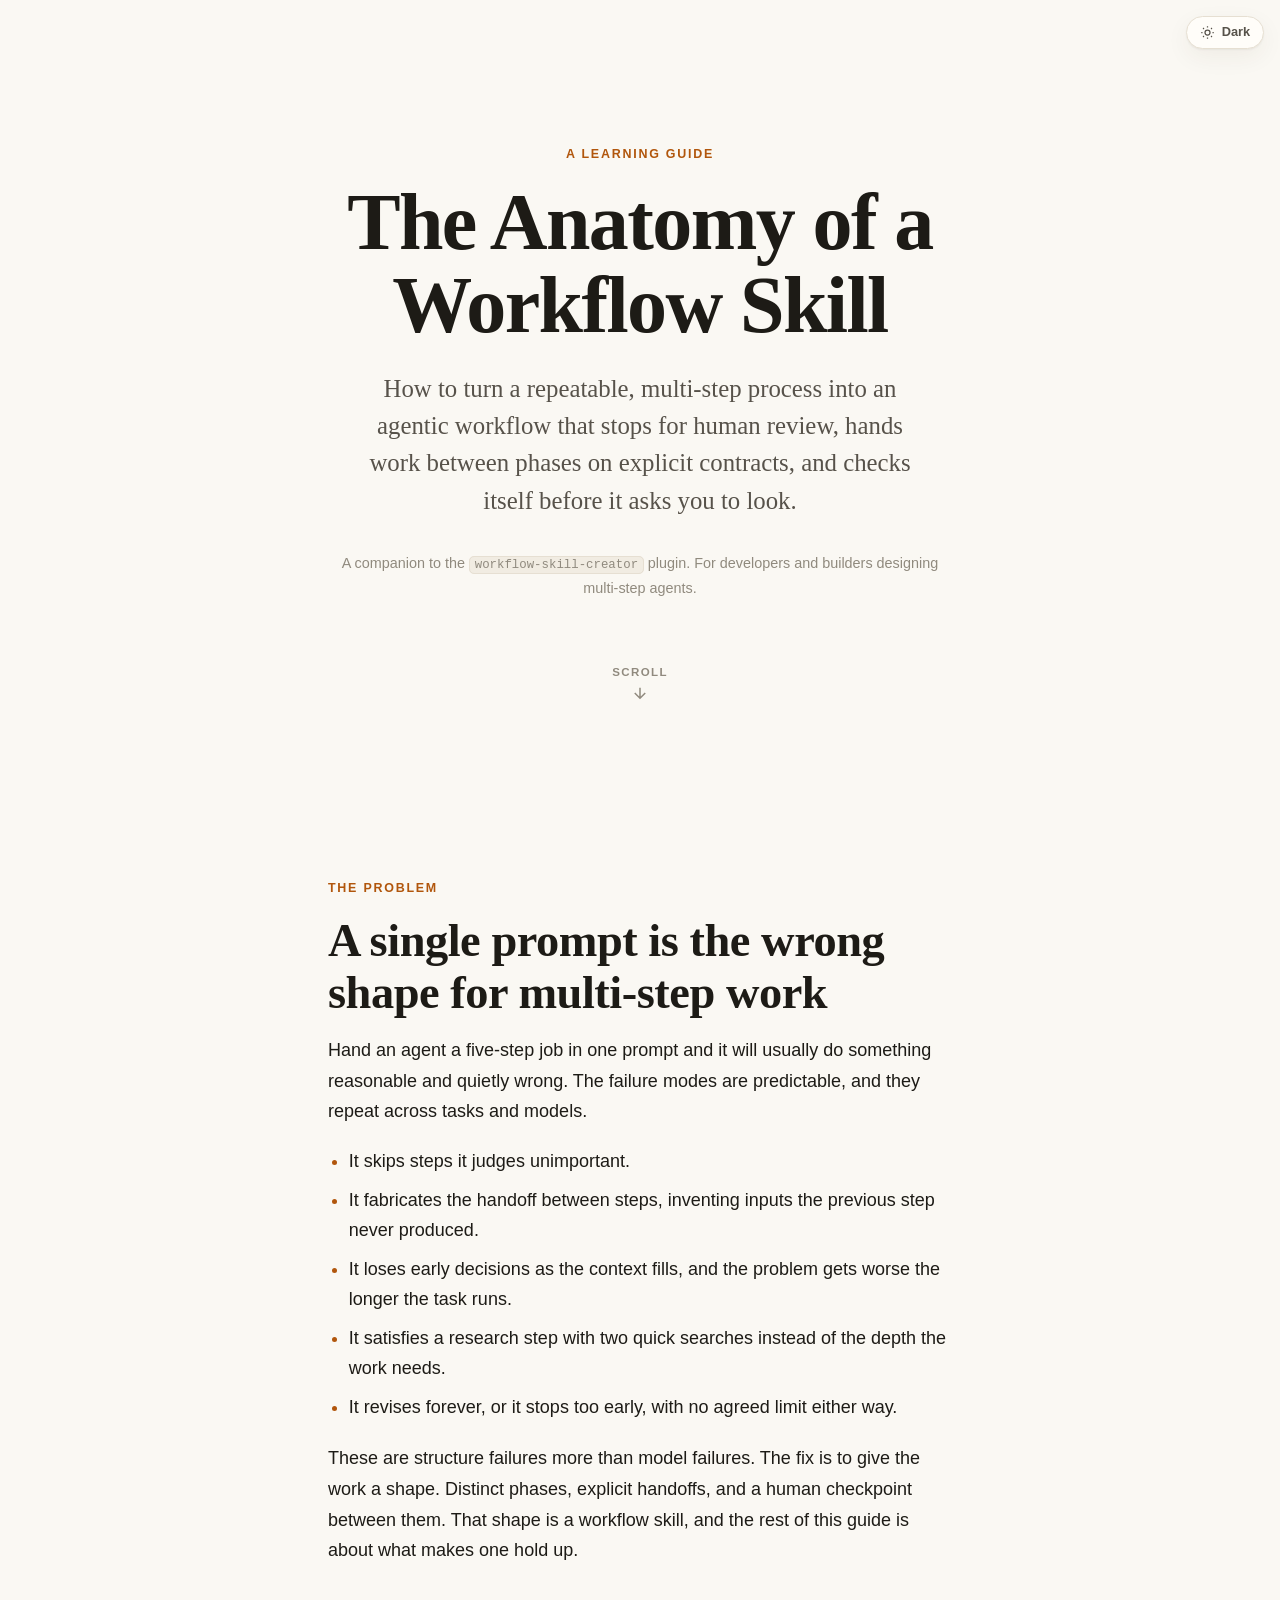
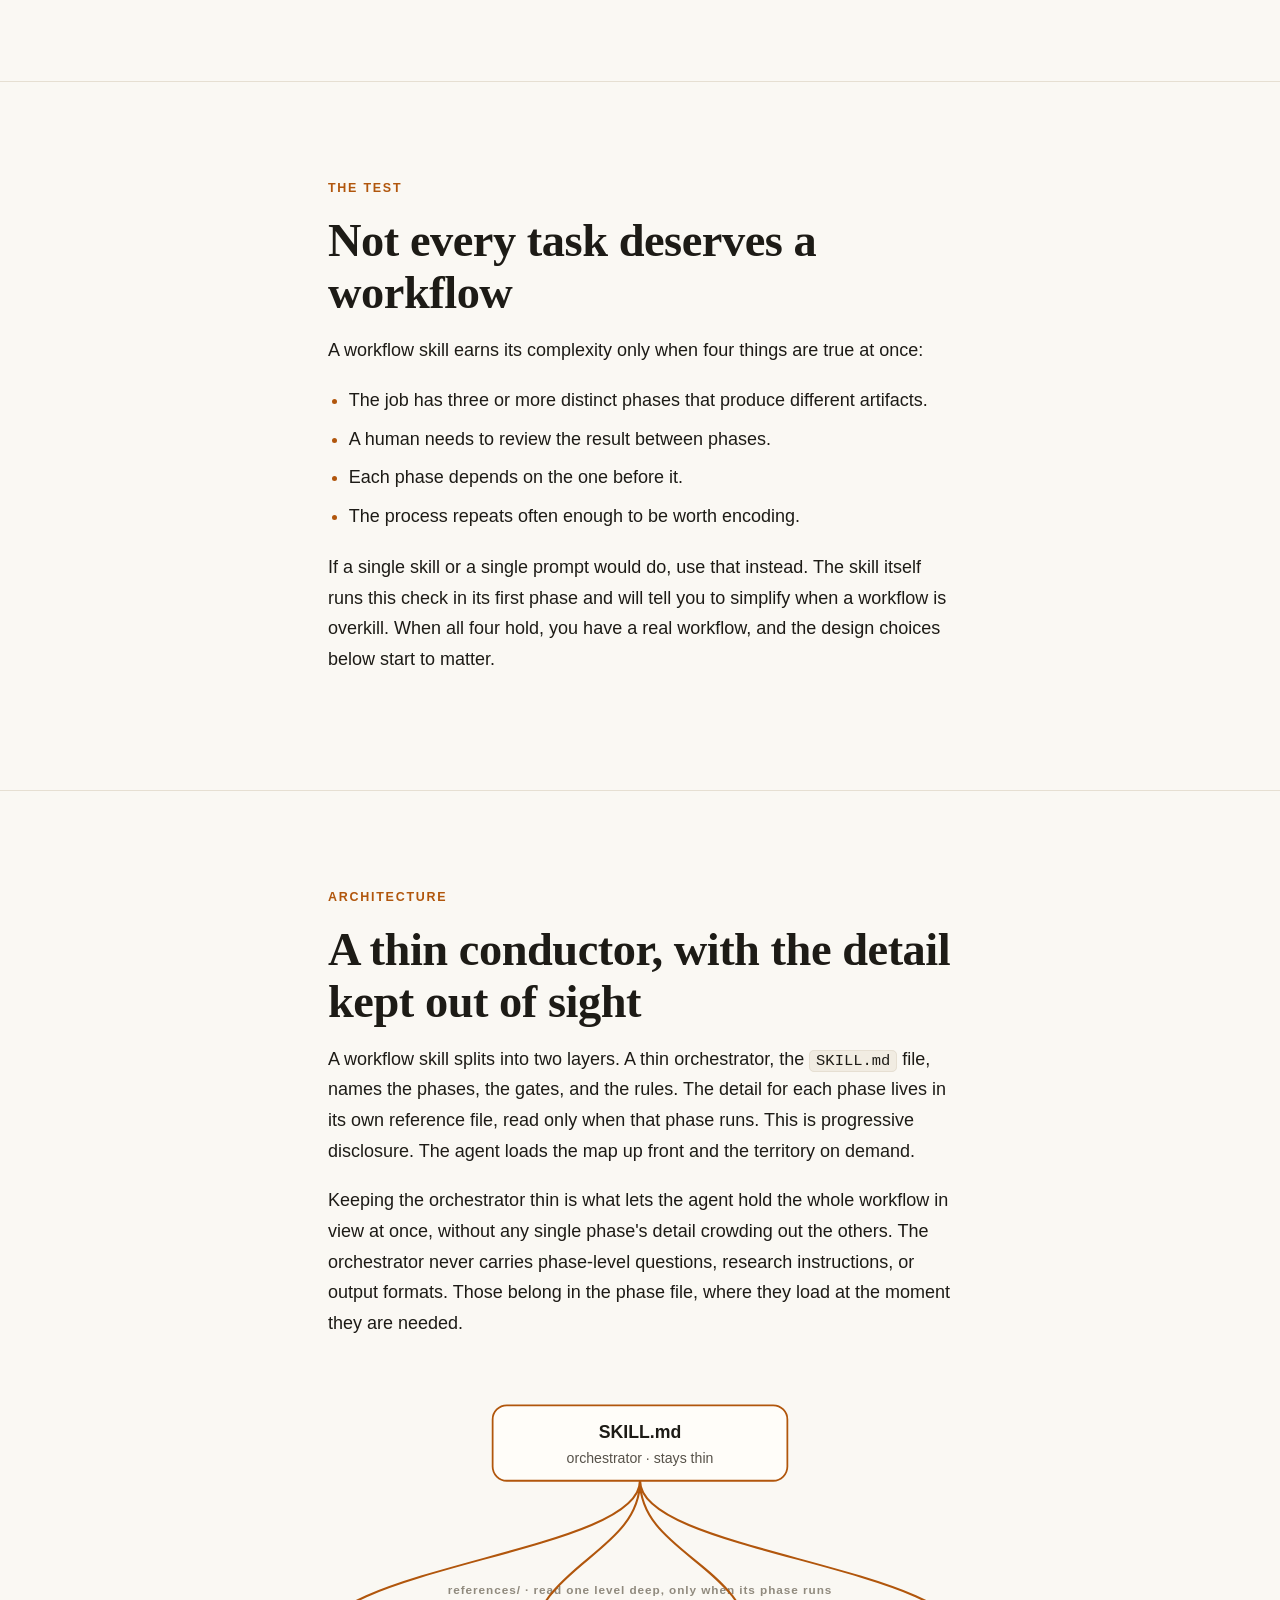
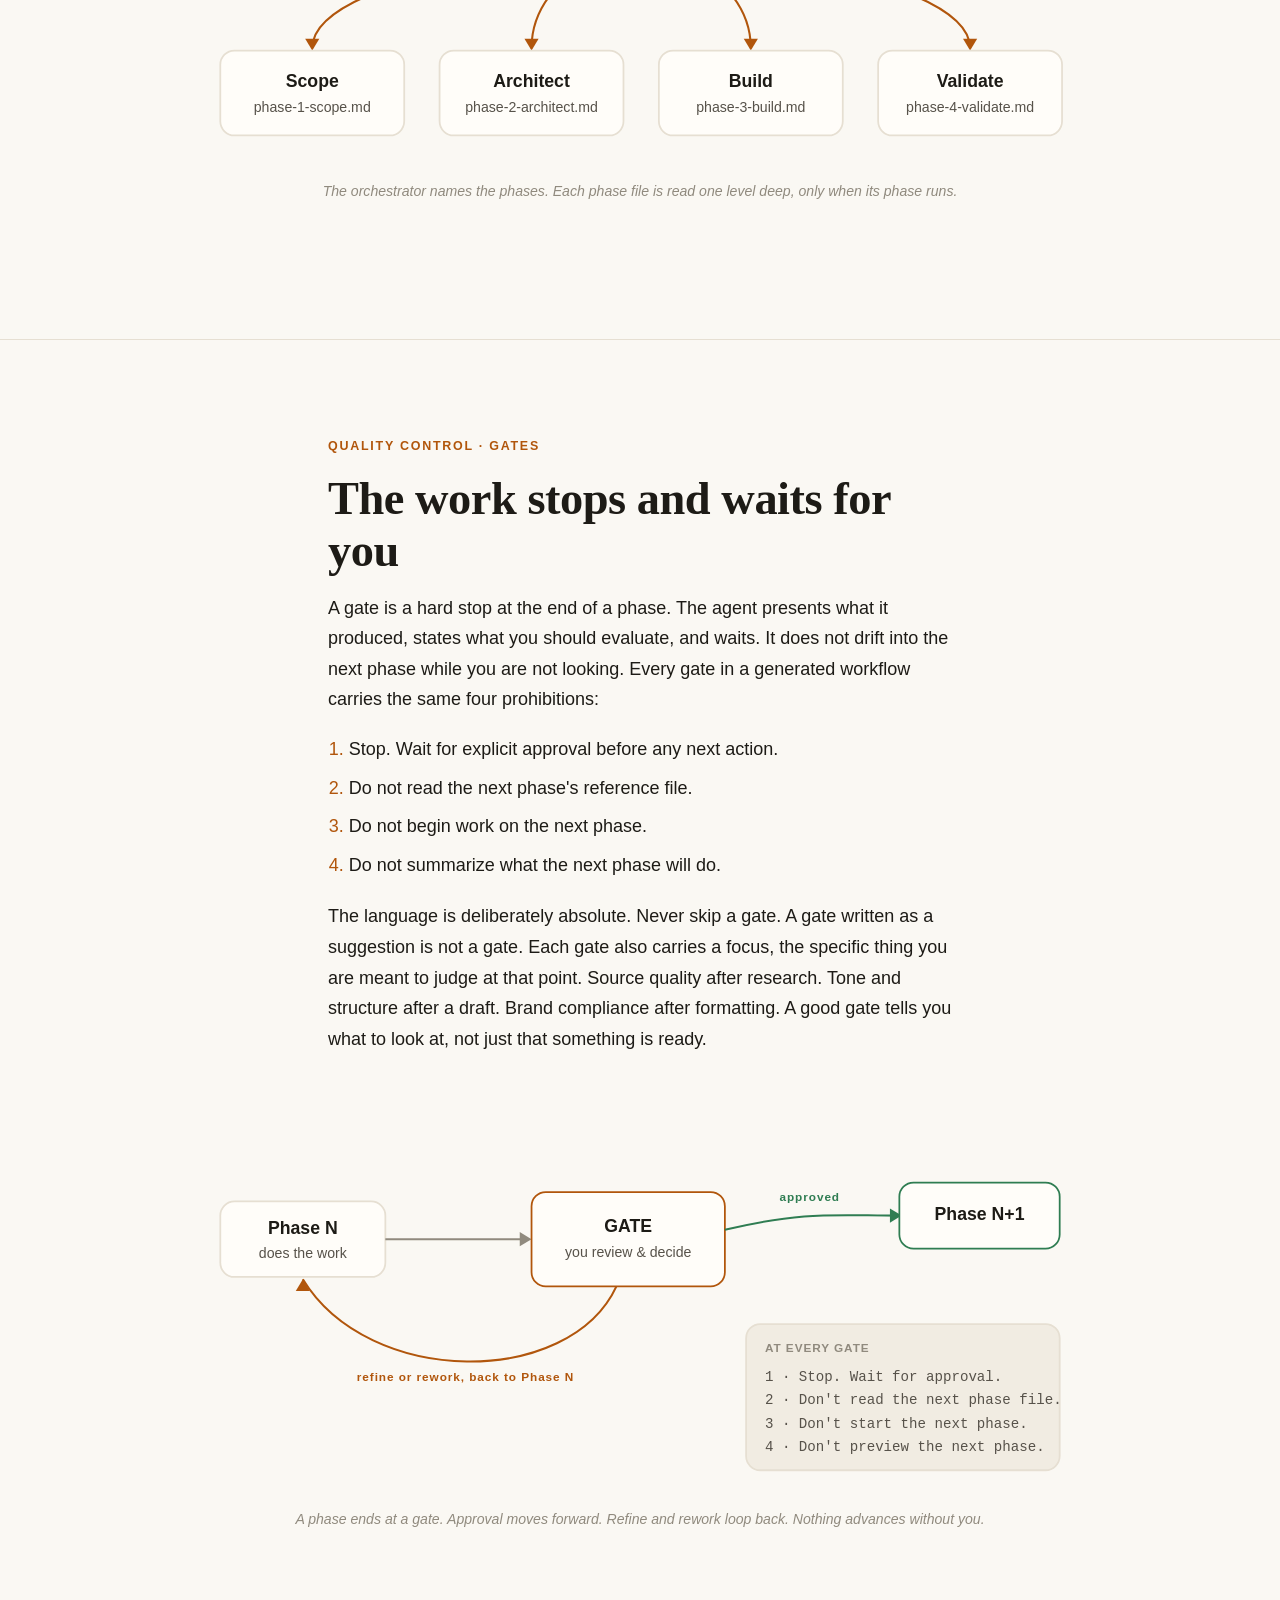
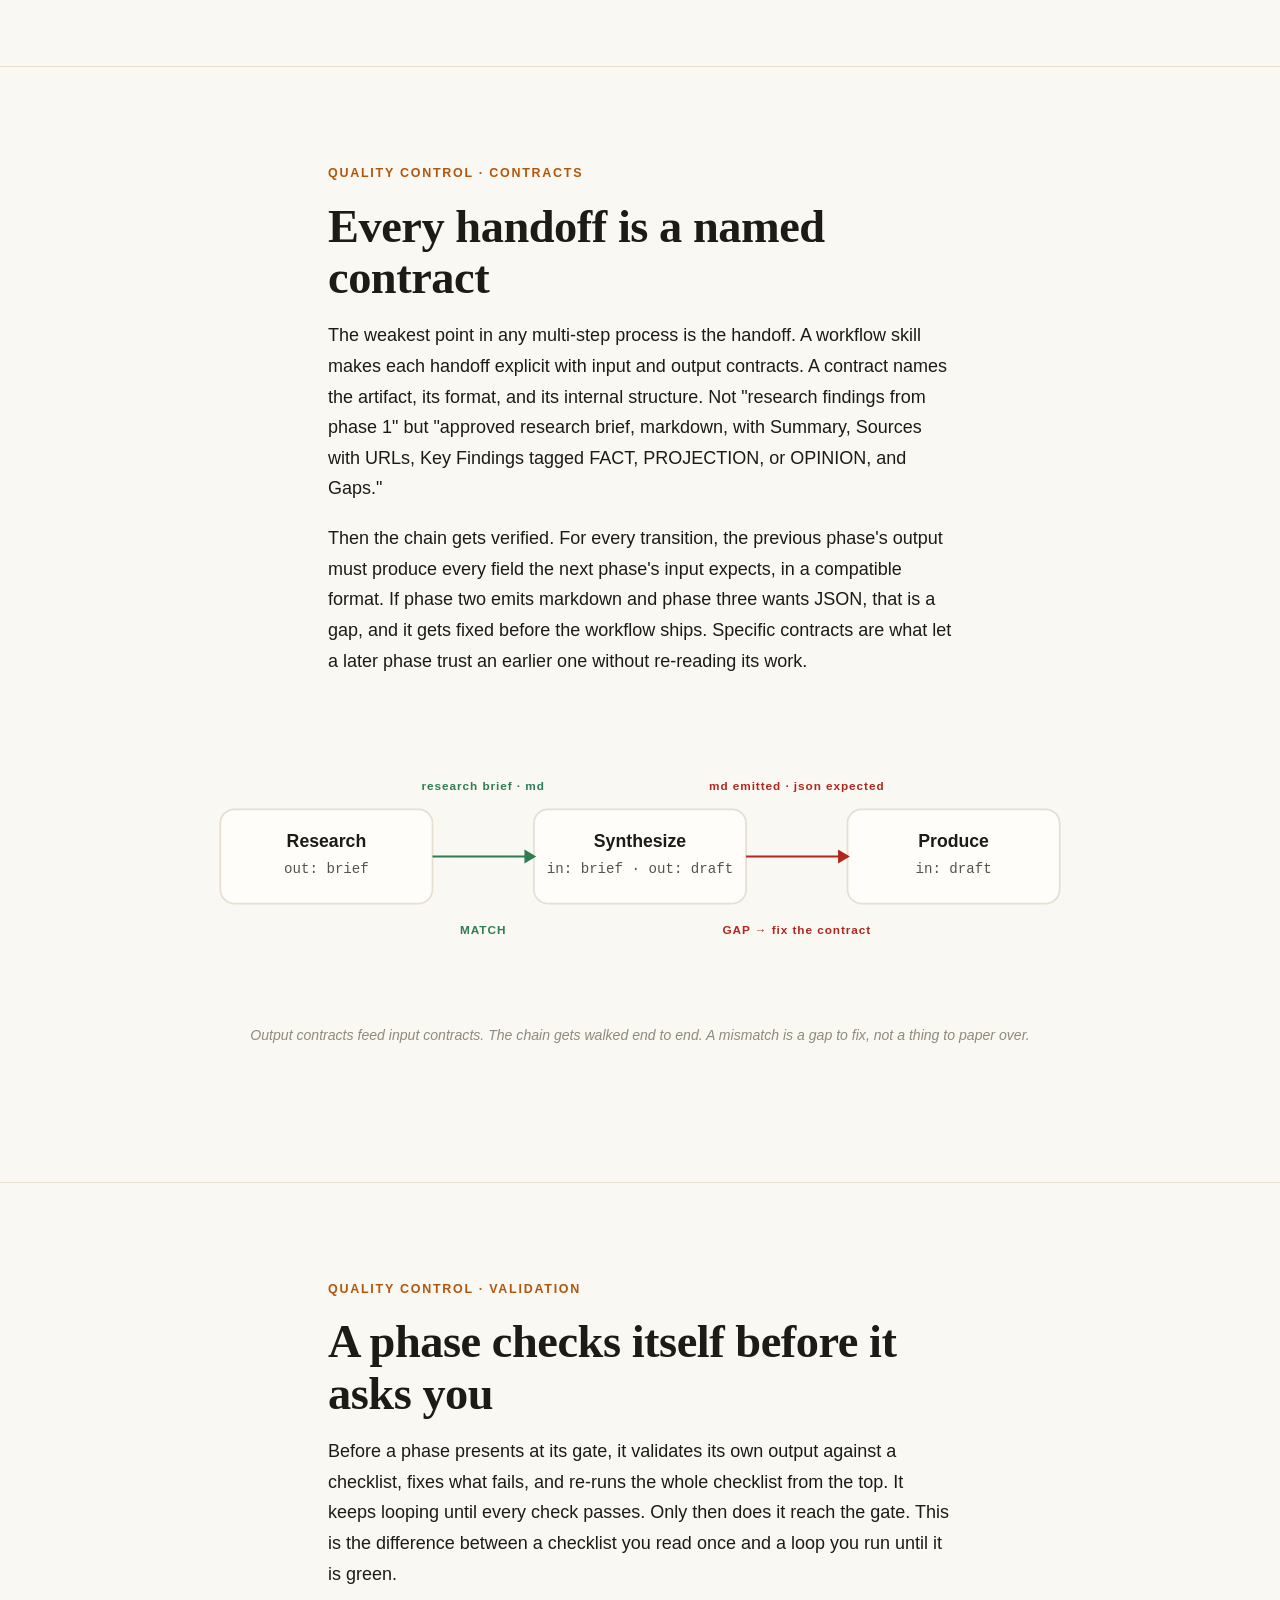
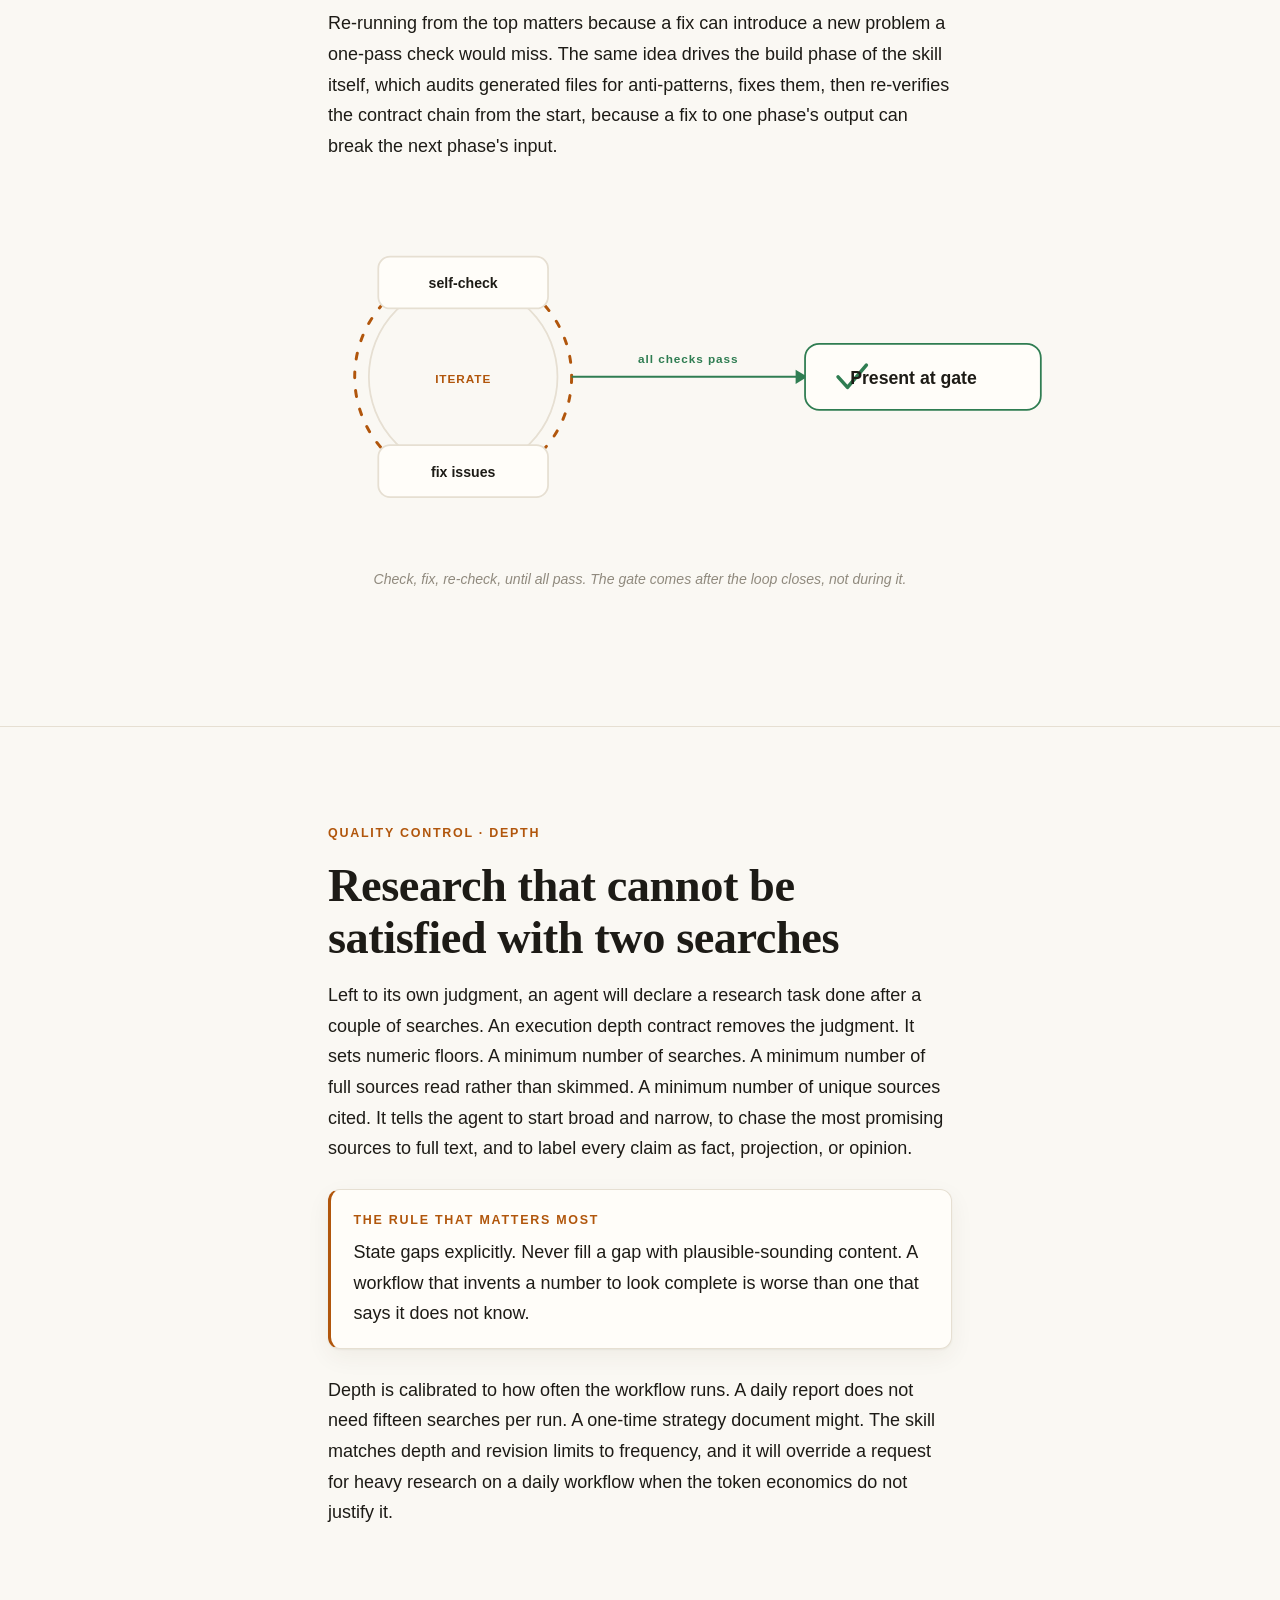
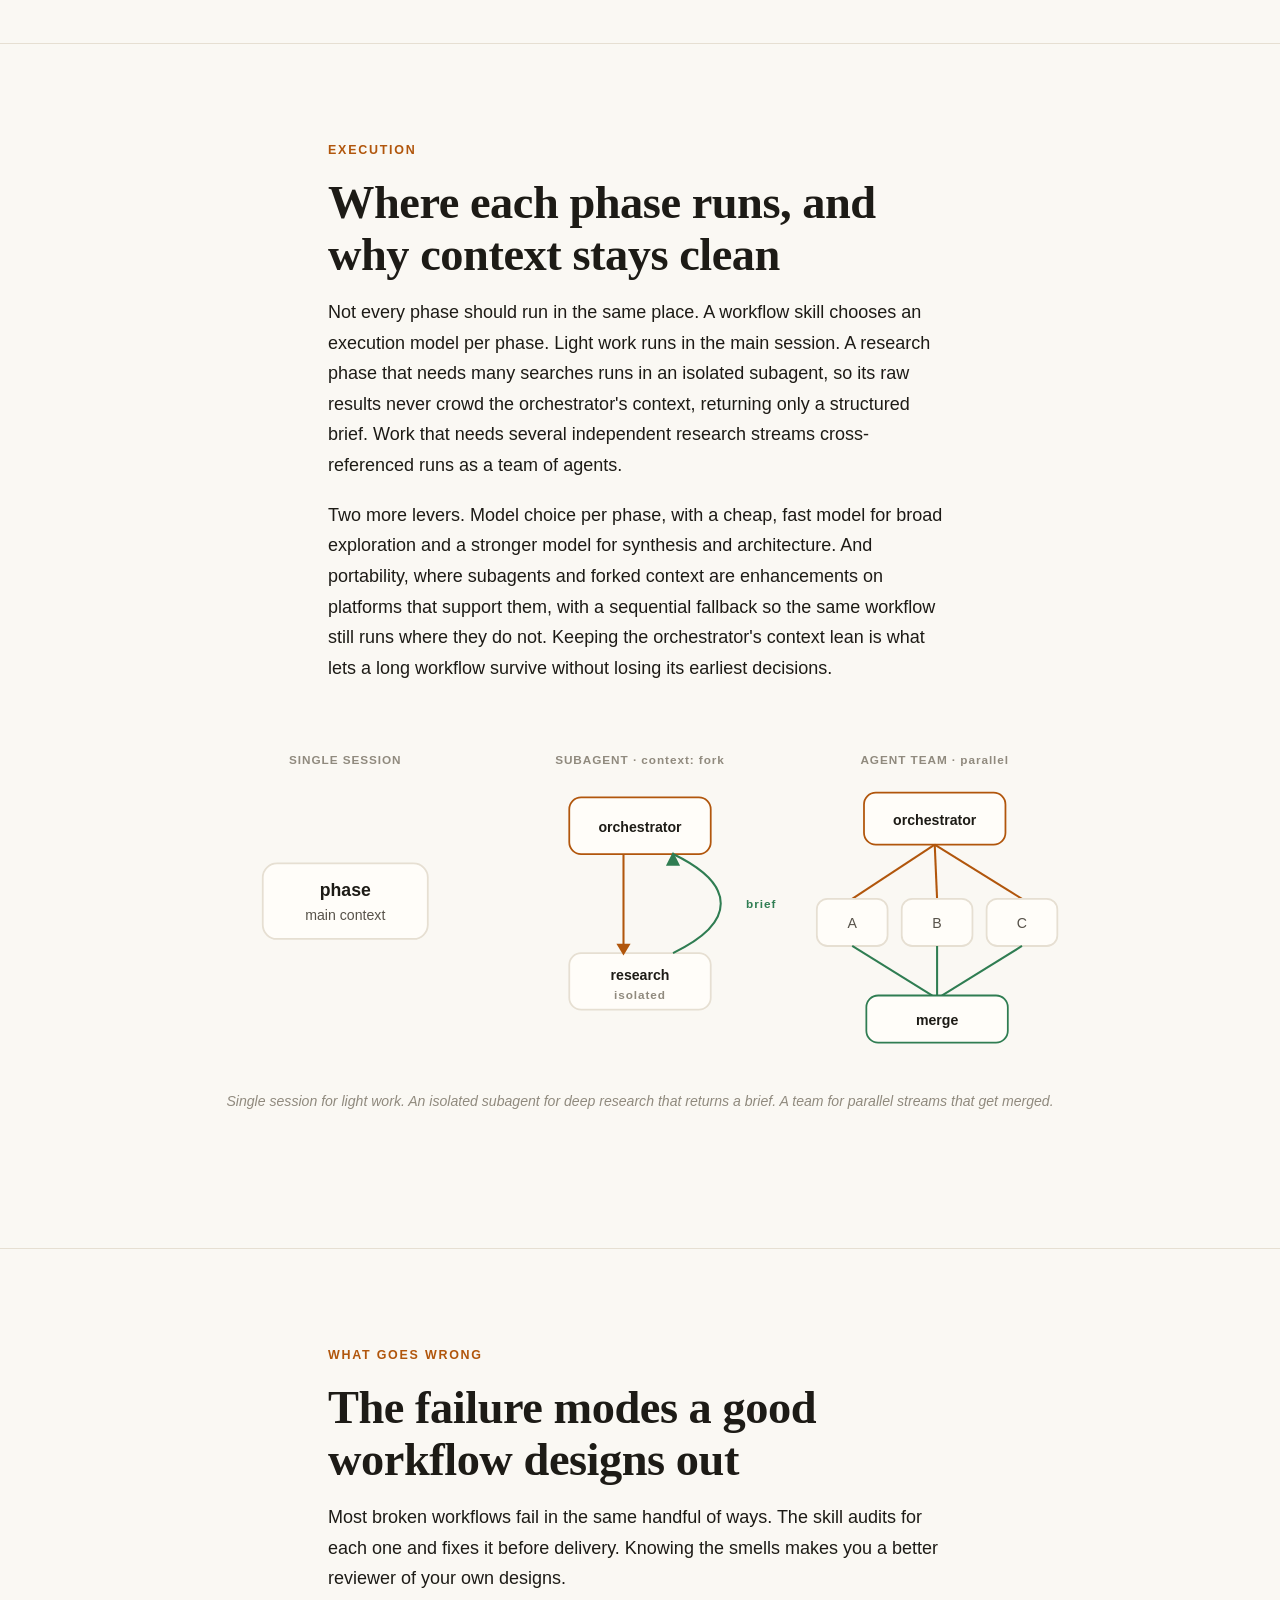
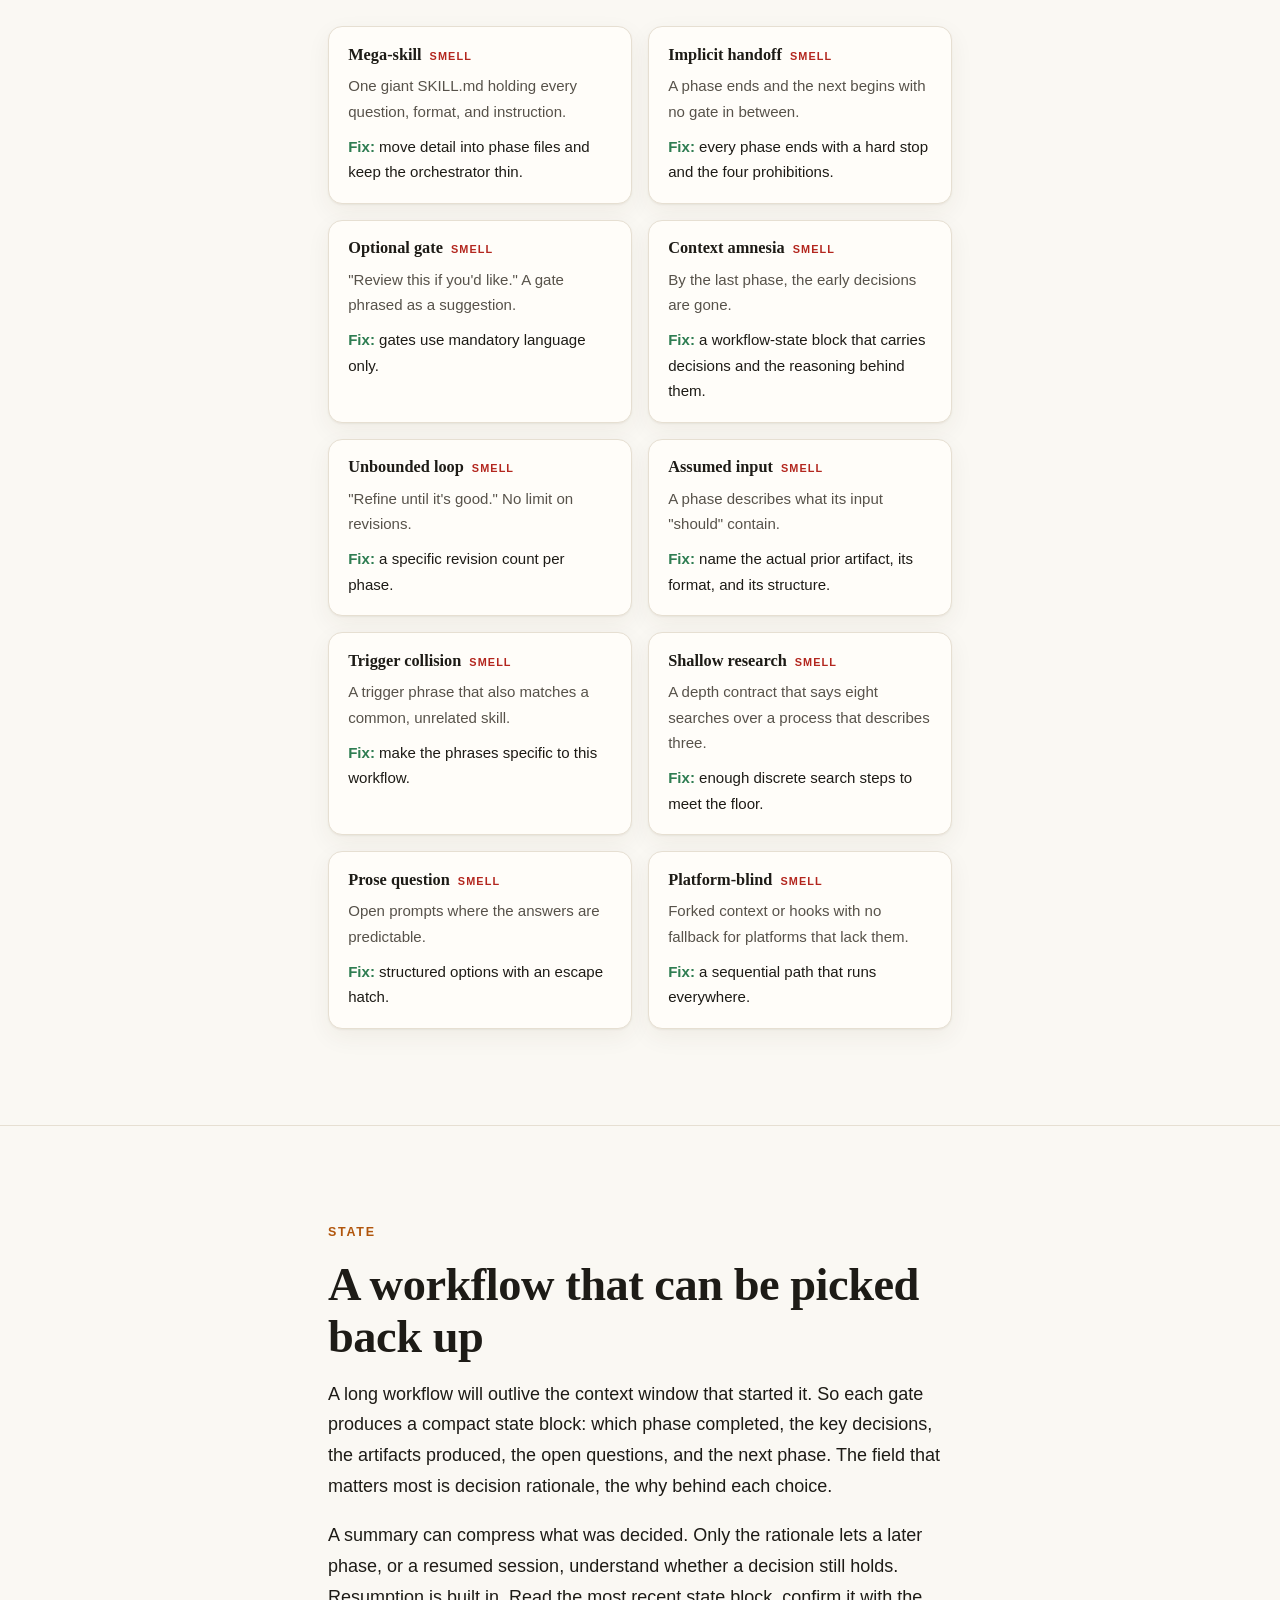
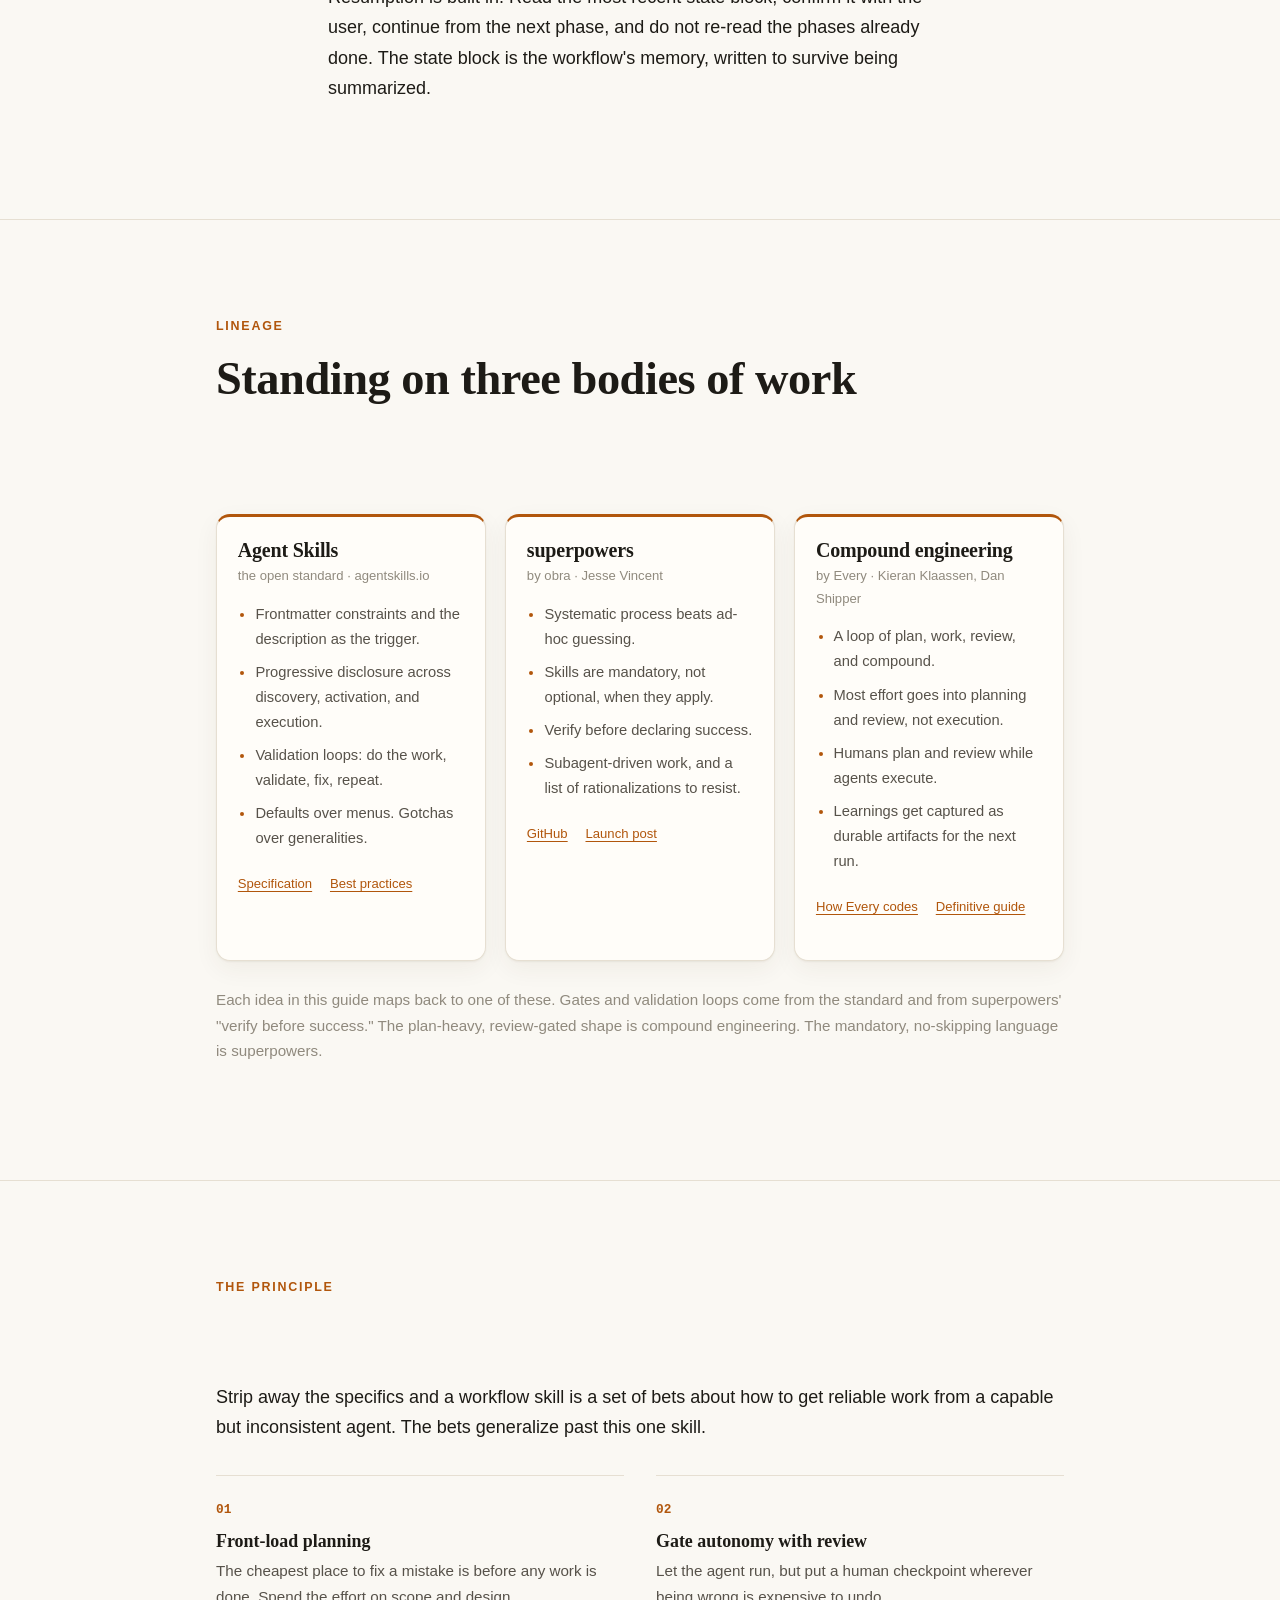
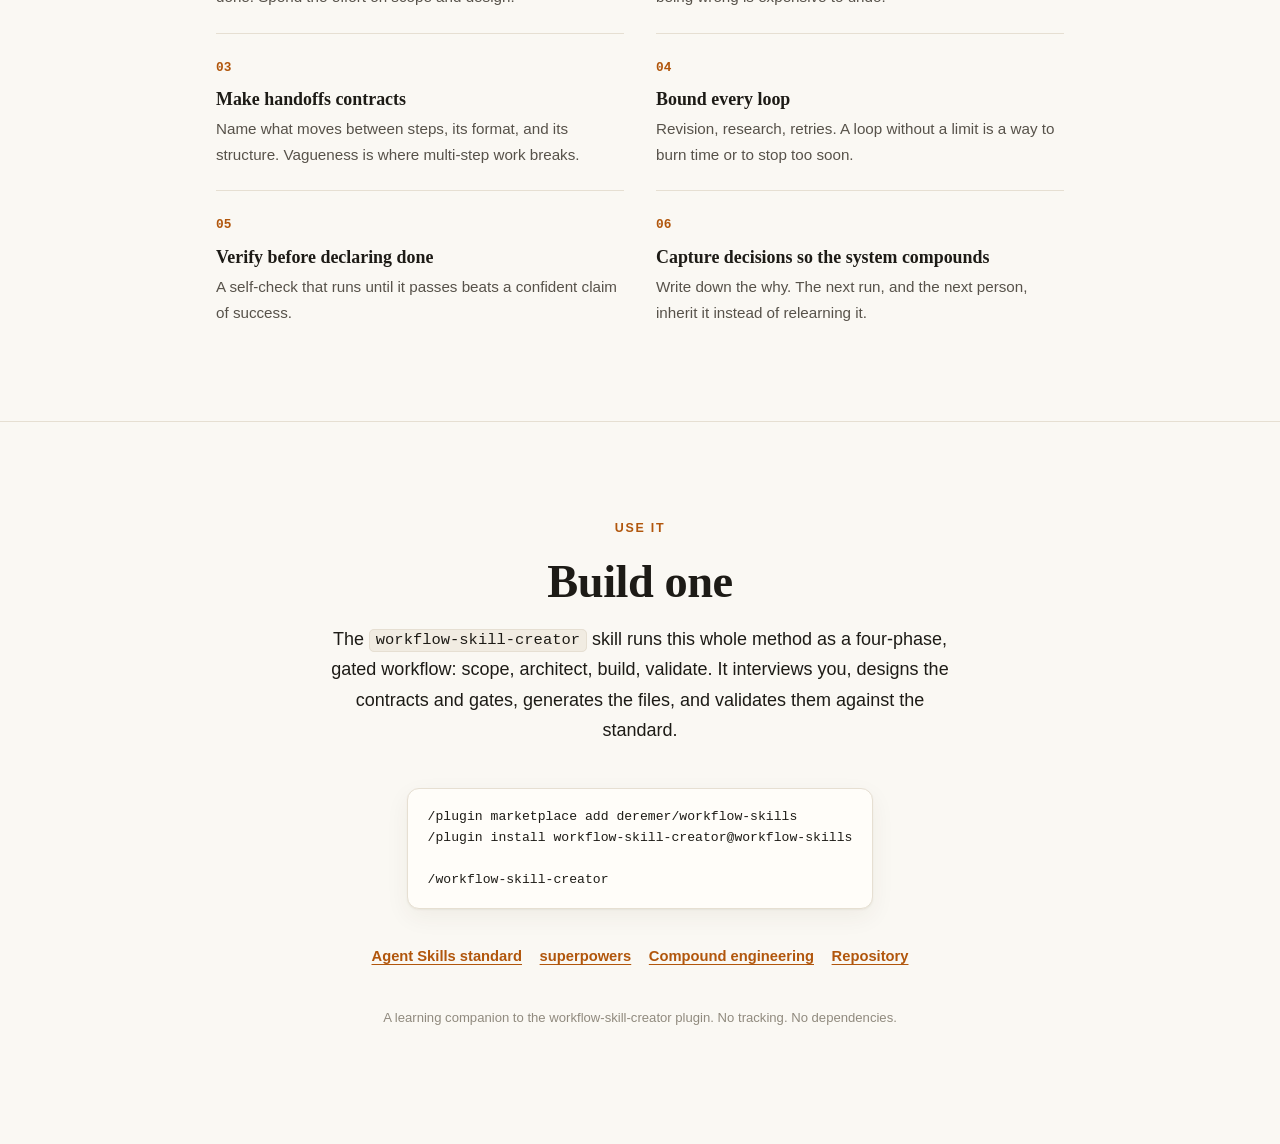
==== learning-site/index.html @ 667f8a3d "Add learning site: The Anatomy of a Workflow Skill A zero-build, interactive editorial guide explain" ====
<!DOCTYPE html>
<html lang="en" data-theme="light">
<head>
  <meta charset="utf-8" />
  <meta name="viewport" content="width=device-width, initial-scale=1" />
  <title>The Anatomy of a Workflow Skill</title>
  <meta name="description" content="A learning guide to building multi-phase agentic workflows: gates, state contracts, validation loops, and the design lineage behind the workflow-skill-creator plugin." />
  <script>
    /* Set theme before paint to avoid a flash for dark-mode users. */
    (function () {
      try {
        var t = localStorage.getItem('wsk-theme');
        if (!t) t = (window.matchMedia && window.matchMedia('(prefers-color-scheme: dark)').matches) ? 'dark' : 'light';
        document.documentElement.setAttribute('data-theme', t);
      } catch (e) {}
    })();
  </script>
  <link rel="stylesheet" href="./styles.css" />
</head>
<body>
  <div class="progress" id="progress" aria-hidden="true"></div>

  <button class="theme-toggle" id="themeToggle" type="button" aria-label="Toggle color theme">
    <svg class="icon" viewBox="0 0 24 24" fill="none" stroke="currentColor" stroke-width="2" aria-hidden="true">
      <circle cx="12" cy="12" r="4"></circle>
      <path d="M12 2v2M12 20v2M4.9 4.9l1.4 1.4M17.7 17.7l1.4 1.4M2 12h2M20 12h2M4.9 19.1l1.4-1.4M17.7 6.3l1.4-1.4"></path>
    </svg>
    <span class="label-dark">Dark</span>
    <span class="label-light">Light</span>
  </button>

  <!-- ============ HERO ============ -->
  <header class="hero">
    <div class="wrap">
      <p class="kicker reveal">A learning guide</p>
      <h1 class="reveal">The Anatomy of a Workflow Skill</h1>
      <p class="lead reveal">How to turn a repeatable, multi-step process into an agentic workflow that stops for human review, hands work between phases on explicit contracts, and checks itself before it asks you to look.</p>
      <p class="meta reveal">A companion to the <code>workflow-skill-creator</code> plugin. For developers and builders designing multi-step agents.</p>
      <span class="scroll-cue reveal">
        Scroll
        <svg class="arrow" viewBox="0 0 24 24" fill="none" stroke="currentColor" stroke-width="2" aria-hidden="true"><path d="M12 5v14M5 12l7 7 7-7"/></svg>
      </span>
    </div>
  </header>

  <!-- ============ 2. THE PROBLEM ============ -->
  <section id="problem">
    <div class="wrap">
      <p class="kicker reveal">The problem</p>
      <h2 class="reveal">A single prompt is the wrong shape for multi-step work</h2>
      <p class="reveal">Hand an agent a five-step job in one prompt and it will usually do something reasonable and quietly wrong. The failure modes are predictable, and they repeat across tasks and models.</p>
      <ul class="reveal">
        <li>It skips steps it judges unimportant.</li>
        <li>It fabricates the handoff between steps, inventing inputs the previous step never produced.</li>
        <li>It loses early decisions as the context fills, and the problem gets worse the longer the task runs.</li>
        <li>It satisfies a research step with two quick searches instead of the depth the work needs.</li>
        <li>It revises forever, or it stops too early, with no agreed limit either way.</li>
      </ul>
      <p class="reveal">These are structure failures more than model failures. The fix is to give the work a shape. Distinct phases, explicit handoffs, and a human checkpoint between them. That shape is a workflow skill, and the rest of this guide is about what makes one hold up.</p>
    </div>
  </section>

  <!-- ============ 3. THE TEST ============ -->
  <section id="test">
    <div class="wrap">
      <p class="kicker reveal">The test</p>
      <h2 class="reveal">Not every task deserves a workflow</h2>
      <p class="reveal">A workflow skill earns its complexity only when four things are true at once:</p>
      <ul class="reveal">
        <li>The job has three or more distinct phases that produce different artifacts.</li>
        <li>A human needs to review the result between phases.</li>
        <li>Each phase depends on the one before it.</li>
        <li>The process repeats often enough to be worth encoding.</li>
      </ul>
      <p class="reveal">If a single skill or a single prompt would do, use that instead. The skill itself runs this check in its first phase and will tell you to simplify when a workflow is overkill. When all four hold, you have a real workflow, and the design choices below start to matter.</p>
    </div>
  </section>

  <!-- ============ 4. ARCHITECTURE ============ -->
  <section id="architecture">
    <div class="wrap">
      <p class="kicker reveal">Architecture</p>
      <h2 class="reveal">A thin conductor, with the detail kept out of sight</h2>
      <p class="reveal">A workflow skill splits into two layers. A thin orchestrator, the <code>SKILL.md</code> file, names the phases, the gates, and the rules. The detail for each phase lives in its own reference file, read only when that phase runs. This is progressive disclosure. The agent loads the map up front and the territory on demand.</p>
      <p class="reveal">Keeping the orchestrator thin is what lets the agent hold the whole workflow in view at once, without any single phase's detail crowding out the others. The orchestrator never carries phase-level questions, research instructions, or output formats. Those belong in the phase file, where they load at the moment they are needed.</p>
    </div>

    <figure class="figure reveal" data-diagram="architecture">
      <svg viewBox="0 0 760 330" role="img" aria-label="Diagram: an orchestrator SKILL.md fanning out to four phase reference files loaded on demand.">
        <!-- orchestrator -->
        <g class="d-node">
          <rect class="d-box d-box--accent" x="255" y="24" width="250" height="64" rx="12"></rect>
          <text class="d-title" x="380" y="52" text-anchor="middle">SKILL.md</text>
          <text class="d-sub" x="380" y="73" text-anchor="middle">orchestrator · stays thin</text>
        </g>
        <!-- on-demand label -->
        <text class="d-tag" x="380" y="184" text-anchor="middle">references/ · read one level deep, only when its phase runs</text>
        <!-- flows -->
        <path class="d-flow d-flow--accent" pathLength="1" d="M380 88 C 380 150, 102 160, 102 230"></path>
        <path class="d-flow d-flow--accent" pathLength="1" d="M380 88 C 380 150, 288 160, 288 230"></path>
        <path class="d-flow d-flow--accent" pathLength="1" d="M380 88 C 380 150, 474 160, 474 230"></path>
        <path class="d-flow d-flow--accent" pathLength="1" d="M380 88 C 380 150, 660 160, 660 230"></path>
        <!-- arrowheads -->
        <polygon class="d-node d-arrowhead--accent" points="96,222 108,222 102,232"></polygon>
        <polygon class="d-node d-arrowhead--accent" points="282,222 294,222 288,232"></polygon>
        <polygon class="d-node d-arrowhead--accent" points="468,222 480,222 474,232"></polygon>
        <polygon class="d-node d-arrowhead--accent" points="654,222 666,222 660,232"></polygon>
        <!-- phase files -->
        <g class="d-node">
          <rect class="d-box" x="24" y="232" width="156" height="72" rx="12"></rect>
          <text class="d-title" x="102" y="263" text-anchor="middle">Scope</text>
          <text class="d-sub" x="102" y="284" text-anchor="middle">phase-1-scope.md</text>
        </g>
        <g class="d-node">
          <rect class="d-box" x="210" y="232" width="156" height="72" rx="12"></rect>
          <text class="d-title" x="288" y="263" text-anchor="middle">Architect</text>
          <text class="d-sub" x="288" y="284" text-anchor="middle">phase-2-architect.md</text>
        </g>
        <g class="d-node">
          <rect class="d-box" x="396" y="232" width="156" height="72" rx="12"></rect>
          <text class="d-title" x="474" y="263" text-anchor="middle">Build</text>
          <text class="d-sub" x="474" y="284" text-anchor="middle">phase-3-build.md</text>
        </g>
        <g class="d-node">
          <rect class="d-box" x="582" y="232" width="156" height="72" rx="12"></rect>
          <text class="d-title" x="660" y="263" text-anchor="middle">Validate</text>
          <text class="d-sub" x="660" y="284" text-anchor="middle">phase-4-validate.md</text>
        </g>
      </svg>
      <figcaption>The orchestrator names the phases. Each phase file is read one level deep, only when its phase runs.</figcaption>
    </figure>
  </section>

  <!-- ============ 5. GATES ============ -->
  <section id="gates">
    <div class="wrap">
      <p class="kicker reveal">Quality control · Gates</p>
      <h2 class="reveal">The work stops and waits for you</h2>
      <p class="reveal">A gate is a hard stop at the end of a phase. The agent presents what it produced, states what you should evaluate, and waits. It does not drift into the next phase while you are not looking. Every gate in a generated workflow carries the same four prohibitions:</p>
      <ol class="reveal">
        <li>Stop. Wait for explicit approval before any next action.</li>
        <li>Do not read the next phase's reference file.</li>
        <li>Do not begin work on the next phase.</li>
        <li>Do not summarize what the next phase will do.</li>
      </ol>
      <p class="reveal">The language is deliberately absolute. Never skip a gate. A gate written as a suggestion is not a gate. Each gate also carries a focus, the specific thing you are meant to judge at that point. Source quality after research. Tone and structure after a draft. Brand compliance after formatting. A good gate tells you what to look at, not just that something is ready.</p>
    </div>

    <figure class="figure reveal" data-diagram="gate">
      <svg viewBox="0 0 760 340" role="img" aria-label="Diagram: a phase flows into a gate; approval moves forward to the next phase, while refine or rework loops back.">
        <!-- phase N -->
        <g class="d-node">
          <rect class="d-box" x="24" y="92" width="140" height="64" rx="12"></rect>
          <text class="d-title" x="94" y="120" text-anchor="middle">Phase N</text>
          <text class="d-sub" x="94" y="140" text-anchor="middle">does the work</text>
        </g>
        <!-- phase -> gate -->
        <path class="d-flow" pathLength="1" d="M164 124 L286 124"></path>
        <polygon class="d-node d-arrowhead" points="278,118 278,130 288,124"></polygon>
        <!-- gate -->
        <g class="d-node">
          <rect class="d-box d-box--accent" x="288" y="84" width="164" height="80" rx="12"></rect>
          <text class="d-title" x="370" y="118" text-anchor="middle">GATE</text>
          <text class="d-sub" x="370" y="139" text-anchor="middle">you review &amp; decide</text>
        </g>
        <!-- approved -> next -->
        <path class="d-flow d-flow--pass" pathLength="1" d="M452 116 C 520 100, 545 104, 600 104"></path>
        <polygon class="d-node d-arrowhead--pass" points="592,98 592,110 602,104"></polygon>
        <text class="d-tag" x="524" y="92" text-anchor="middle" style="fill:var(--pass)">approved</text>
        <g class="d-node">
          <rect class="d-box d-box--pass" x="600" y="76" width="136" height="56" rx="12"></rect>
          <text class="d-title" x="668" y="108" text-anchor="middle">Phase N+1</text>
        </g>
        <!-- refine / rework -> back -->
        <path class="d-flow d-flow--accent" pathLength="1" d="M360 164 C 320 250, 150 250, 94 158"></path>
        <polygon class="d-node d-arrowhead--accent" points="88,168 100,168 94,158"></polygon>
        <text class="d-tag" x="232" y="244" text-anchor="middle" style="fill:var(--accent)">refine or rework, back to Phase N</text>
        <!-- prohibitions -->
        <g class="d-node">
          <rect class="d-box d-fill-soft" x="470" y="196" width="266" height="124" rx="12"></rect>
          <text class="d-tag" x="486" y="220">AT EVERY GATE</text>
          <text class="d-mono" x="486" y="244">1 · Stop. Wait for approval.</text>
          <text class="d-mono" x="486" y="264">2 · Don't read the next phase file.</text>
          <text class="d-mono" x="486" y="284">3 · Don't start the next phase.</text>
          <text class="d-mono" x="486" y="304">4 · Don't preview the next phase.</text>
        </g>
      </svg>
      <figcaption>A phase ends at a gate. Approval moves forward. Refine and rework loop back. Nothing advances without you.</figcaption>
    </figure>
  </section>

  <!-- ============ 6. CONTRACTS ============ -->
  <section id="contracts">
    <div class="wrap">
      <p class="kicker reveal">Quality control · Contracts</p>
      <h2 class="reveal">Every handoff is a named contract</h2>
      <p class="reveal">The weakest point in any multi-step process is the handoff. A workflow skill makes each handoff explicit with input and output contracts. A contract names the artifact, its format, and its internal structure. Not "research findings from phase 1" but "approved research brief, markdown, with Summary, Sources with URLs, Key Findings tagged FACT, PROJECTION, or OPINION, and Gaps."</p>
      <p class="reveal">Then the chain gets verified. For every transition, the previous phase's output must produce every field the next phase's input expects, in a compatible format. If phase two emits markdown and phase three wants JSON, that is a gap, and it gets fixed before the workflow ships. Specific contracts are what let a later phase trust an earlier one without re-reading its work.</p>
    </div>

    <figure class="figure reveal" data-diagram="contracts">
      <svg viewBox="0 0 760 250" role="img" aria-label="Diagram: three phases connected by contracts; one connection matches, one is flagged as a gap.">
        <g class="d-node">
          <rect class="d-box" x="24" y="80" width="180" height="80" rx="12"></rect>
          <text class="d-title" x="114" y="112" text-anchor="middle">Research</text>
          <text class="d-mono" x="114" y="134" text-anchor="middle">out: brief</text>
        </g>
        <g class="d-node">
          <rect class="d-box" x="290" y="80" width="180" height="80" rx="12"></rect>
          <text class="d-title" x="380" y="112" text-anchor="middle">Synthesize</text>
          <text class="d-mono" x="380" y="134" text-anchor="middle">in: brief · out: draft</text>
        </g>
        <g class="d-node">
          <rect class="d-box" x="556" y="80" width="180" height="80" rx="12"></rect>
          <text class="d-title" x="646" y="112" text-anchor="middle">Produce</text>
          <text class="d-mono" x="646" y="134" text-anchor="middle">in: draft</text>
        </g>
        <!-- match -->
        <path class="d-flow d-flow--pass" pathLength="1" d="M204 120 L290 120"></path>
        <polygon class="d-node d-arrowhead--pass" points="282,114 282,126 292,120"></polygon>
        <text class="d-tag" x="247" y="64" text-anchor="middle" style="fill:var(--pass)">research brief · md</text>
        <text class="d-tag" x="247" y="186" text-anchor="middle" style="fill:var(--pass)">MATCH</text>
        <!-- gap -->
        <path class="d-flow d-flow--stop" pathLength="1" d="M470 120 L556 120"></path>
        <polygon class="d-node d-arrowhead--stop" points="548,114 548,126 558,120"></polygon>
        <text class="d-tag" x="513" y="64" text-anchor="middle" style="fill:var(--stop)">md emitted · json expected</text>
        <text class="d-tag" x="513" y="186" text-anchor="middle" style="fill:var(--stop)">GAP → fix the contract</text>
      </svg>
      <figcaption>Output contracts feed input contracts. The chain gets walked end to end. A mismatch is a gap to fix, not a thing to paper over.</figcaption>
    </figure>
  </section>

  <!-- ============ 7. VALIDATION LOOPS ============ -->
  <section id="validation">
    <div class="wrap">
      <p class="kicker reveal">Quality control · Validation</p>
      <h2 class="reveal">A phase checks itself before it asks you</h2>
      <p class="reveal">Before a phase presents at its gate, it validates its own output against a checklist, fixes what fails, and re-runs the whole checklist from the top. It keeps looping until every check passes. Only then does it reach the gate. This is the difference between a checklist you read once and a loop you run until it is green.</p>
      <p class="reveal">Re-running from the top matters because a fix can introduce a new problem a one-pass check would miss. The same idea drives the build phase of the skill itself, which audits generated files for anti-patterns, fixes them, then re-verifies the contract chain from the start, because a fix to one phase's output can break the next phase's input.</p>
    </div>

    <figure class="figure reveal" data-diagram="loop">
      <svg viewBox="0 0 760 300" role="img" aria-label="Diagram: a check-and-fix loop iterates until all checks pass, then exits to the gate.">
        <!-- guide ring -->
        <circle cx="230" cy="150" r="80" fill="none" stroke="var(--rule)" stroke-width="1.5"></circle>
        <!-- rotating iterate arc -->
        <circle class="d-loop" cx="230" cy="150" r="92" fill="none" stroke="var(--accent)" stroke-width="2.5" stroke-dasharray="5 11" stroke-linecap="round"></circle>
        <!-- nodes -->
        <g class="d-node">
          <rect class="d-box" x="158" y="48" width="144" height="44" rx="10"></rect>
          <text class="d-sub" x="230" y="75" text-anchor="middle" style="fill:var(--ink);font-weight:600">self-check</text>
        </g>
        <g class="d-node">
          <rect class="d-box" x="158" y="208" width="144" height="44" rx="10"></rect>
          <text class="d-sub" x="230" y="235" text-anchor="middle" style="fill:var(--ink);font-weight:600">fix issues</text>
        </g>
        <text class="d-tag" x="230" y="155" text-anchor="middle" style="fill:var(--accent)">ITERATE</text>
        <!-- exit -->
        <path class="d-flow d-flow--pass" pathLength="1" d="M322 150 L520 150"></path>
        <polygon class="d-node d-arrowhead--pass" points="512,144 512,156 522,150"></polygon>
        <text class="d-tag" x="421" y="138" text-anchor="middle" style="fill:var(--pass)">all checks pass</text>
        <g class="d-node">
          <rect class="d-box d-box--pass" x="520" y="122" width="200" height="56" rx="12"></rect>
          <path class="d-check" d="M548 150 l8 9 l16 -19" fill="none" stroke="var(--pass)" stroke-width="3" stroke-linecap="round" stroke-linejoin="round"></path>
          <text class="d-title" x="612" y="156" text-anchor="middle">Present at gate</text>
        </g>
      </svg>
      <figcaption>Check, fix, re-check, until all pass. The gate comes after the loop closes, not during it.</figcaption>
    </figure>
  </section>

  <!-- ============ 8. DEPTH CONTRACTS ============ -->
  <section id="depth">
    <div class="wrap">
      <p class="kicker reveal">Quality control · Depth</p>
      <h2 class="reveal">Research that cannot be satisfied with two searches</h2>
      <p class="reveal">Left to its own judgment, an agent will declare a research task done after a couple of searches. An execution depth contract removes the judgment. It sets numeric floors. A minimum number of searches. A minimum number of full sources read rather than skimmed. A minimum number of unique sources cited. It tells the agent to start broad and narrow, to chase the most promising sources to full text, and to label every claim as fact, projection, or opinion.</p>
      <div class="callout reveal">
        <p class="kicker">The rule that matters most</p>
        <p>State gaps explicitly. Never fill a gap with plausible-sounding content. A workflow that invents a number to look complete is worse than one that says it does not know.</p>
      </div>
      <p class="reveal">Depth is calibrated to how often the workflow runs. A daily report does not need fifteen searches per run. A one-time strategy document might. The skill matches depth and revision limits to frequency, and it will override a request for heavy research on a daily workflow when the token economics do not justify it.</p>
    </div>
  </section>

  <!-- ============ 9. EXECUTION MODELS ============ -->
  <section id="execution">
    <div class="wrap">
      <p class="kicker reveal">Execution</p>
      <h2 class="reveal">Where each phase runs, and why context stays clean</h2>
      <p class="reveal">Not every phase should run in the same place. A workflow skill chooses an execution model per phase. Light work runs in the main session. A research phase that needs many searches runs in an isolated subagent, so its raw results never crowd the orchestrator's context, returning only a structured brief. Work that needs several independent research streams cross-referenced runs as a team of agents.</p>
      <p class="reveal">Two more levers. Model choice per phase, with a cheap, fast model for broad exploration and a stronger model for synthesis and architecture. And portability, where subagents and forked context are enhancements on platforms that support them, with a sequential fallback so the same workflow still runs where they do not. Keeping the orchestrator's context lean is what lets a long workflow survive without losing its earliest decisions.</p>
    </div>

    <figure class="figure reveal" data-diagram="execution">
      <svg viewBox="0 0 760 300" role="img" aria-label="Diagram: three execution models. A single session, a forked subagent returning a brief, and a parallel agent team that merges.">
        <!-- col 1: single session -->
        <text class="d-tag" x="130" y="36" text-anchor="middle">SINGLE SESSION</text>
        <g class="d-node">
          <rect class="d-box" x="60" y="120" width="140" height="64" rx="12"></rect>
          <text class="d-title" x="130" y="148" text-anchor="middle">phase</text>
          <text class="d-sub" x="130" y="168" text-anchor="middle">main context</text>
        </g>
        <!-- col 2: subagent / context: fork -->
        <text class="d-tag" x="380" y="36" text-anchor="middle">SUBAGENT · context: fork</text>
        <g class="d-node">
          <rect class="d-box d-box--accent" x="320" y="64" width="120" height="48" rx="10"></rect>
          <text class="d-sub" x="380" y="93" text-anchor="middle" style="fill:var(--ink);font-weight:600">orchestrator</text>
        </g>
        <g class="d-node">
          <rect class="d-box" x="320" y="196" width="120" height="48" rx="10"></rect>
          <text class="d-sub" x="380" y="219" text-anchor="middle" style="fill:var(--ink);font-weight:600">research</text>
          <text class="d-tag" x="380" y="235" text-anchor="middle">isolated</text>
        </g>
        <path class="d-flow d-flow--accent" pathLength="1" d="M366 112 L366 196"></path>
        <polygon class="d-node d-arrowhead--accent" points="360,188 372,188 366,198"></polygon>
        <path class="d-flow d-flow--pass" pathLength="1" d="M408 196 C 462 170, 462 138, 408 112"></path>
        <polygon class="d-node d-arrowhead--pass" points="402,122 414,122 408,110"></polygon>
        <text class="d-tag" x="470" y="158" style="fill:var(--pass)">brief</text>
        <!-- col 3: agent team -->
        <text class="d-tag" x="630" y="36" text-anchor="middle">AGENT TEAM · parallel</text>
        <g class="d-node">
          <rect class="d-box d-box--accent" x="570" y="60" width="120" height="44" rx="10"></rect>
          <text class="d-sub" x="630" y="87" text-anchor="middle" style="fill:var(--ink);font-weight:600">orchestrator</text>
        </g>
        <path class="d-flow d-flow--accent" pathLength="1" d="M630 104 L560 150"></path>
        <path class="d-flow d-flow--accent" pathLength="1" d="M630 104 L632 150"></path>
        <path class="d-flow d-flow--accent" pathLength="1" d="M630 104 L704 150"></path>
        <g class="d-node">
          <rect class="d-box" x="530" y="150" width="60" height="40" rx="9"></rect>
          <text class="d-sub" x="560" y="175" text-anchor="middle">A</text>
        </g>
        <g class="d-node">
          <rect class="d-box" x="602" y="150" width="60" height="40" rx="9"></rect>
          <text class="d-sub" x="632" y="175" text-anchor="middle">B</text>
        </g>
        <g class="d-node">
          <rect class="d-box" x="674" y="150" width="60" height="40" rx="9"></rect>
          <text class="d-sub" x="704" y="175" text-anchor="middle">C</text>
        </g>
        <path class="d-flow d-flow--pass" pathLength="1" d="M560 190 L628 232"></path>
        <path class="d-flow d-flow--pass" pathLength="1" d="M632 190 L632 232"></path>
        <path class="d-flow d-flow--pass" pathLength="1" d="M704 190 L636 232"></path>
        <g class="d-node">
          <rect class="d-box d-box--pass" x="572" y="232" width="120" height="40" rx="10"></rect>
          <text class="d-sub" x="632" y="257" text-anchor="middle" style="fill:var(--ink);font-weight:600">merge</text>
        </g>
      </svg>
      <figcaption>Single session for light work. An isolated subagent for deep research that returns a brief. A team for parallel streams that get merged.</figcaption>
    </figure>
  </section>

  <!-- ============ 10. ANTI-PATTERNS ============ -->
  <section id="antipatterns">
    <div class="wrap">
      <p class="kicker reveal">What goes wrong</p>
      <h2 class="reveal">The failure modes a good workflow designs out</h2>
      <p class="reveal">Most broken workflows fail in the same handful of ways. The skill audits for each one and fixes it before delivery. Knowing the smells makes you a better reviewer of your own designs.</p>
      <div class="cards reveal">
        <div class="card">
          <h4>Mega-skill <span class="smell">smell</span></h4>
          <p>One giant SKILL.md holding every question, format, and instruction.</p>
          <p class="fix"><b>Fix:</b> move detail into phase files and keep the orchestrator thin.</p>
        </div>
        <div class="card">
          <h4>Implicit handoff <span class="smell">smell</span></h4>
          <p>A phase ends and the next begins with no gate in between.</p>
          <p class="fix"><b>Fix:</b> every phase ends with a hard stop and the four prohibitions.</p>
        </div>
        <div class="card">
          <h4>Optional gate <span class="smell">smell</span></h4>
          <p>"Review this if you'd like." A gate phrased as a suggestion.</p>
          <p class="fix"><b>Fix:</b> gates use mandatory language only.</p>
        </div>
        <div class="card">
          <h4>Context amnesia <span class="smell">smell</span></h4>
          <p>By the last phase, the early decisions are gone.</p>
          <p class="fix"><b>Fix:</b> a workflow-state block that carries decisions and the reasoning behind them.</p>
        </div>
        <div class="card">
          <h4>Unbounded loop <span class="smell">smell</span></h4>
          <p>"Refine until it's good." No limit on revisions.</p>
          <p class="fix"><b>Fix:</b> a specific revision count per phase.</p>
        </div>
        <div class="card">
          <h4>Assumed input <span class="smell">smell</span></h4>
          <p>A phase describes what its input "should" contain.</p>
          <p class="fix"><b>Fix:</b> name the actual prior artifact, its format, and its structure.</p>
        </div>
        <div class="card">
          <h4>Trigger collision <span class="smell">smell</span></h4>
          <p>A trigger phrase that also matches a common, unrelated skill.</p>
          <p class="fix"><b>Fix:</b> make the phrases specific to this workflow.</p>
        </div>
        <div class="card">
          <h4>Shallow research <span class="smell">smell</span></h4>
          <p>A depth contract that says eight searches over a process that describes three.</p>
          <p class="fix"><b>Fix:</b> enough discrete search steps to meet the floor.</p>
        </div>
        <div class="card">
          <h4>Prose question <span class="smell">smell</span></h4>
          <p>Open prompts where the answers are predictable.</p>
          <p class="fix"><b>Fix:</b> structured options with an escape hatch.</p>
        </div>
        <div class="card">
          <h4>Platform-blind <span class="smell">smell</span></h4>
          <p>Forked context or hooks with no fallback for platforms that lack them.</p>
          <p class="fix"><b>Fix:</b> a sequential path that runs everywhere.</p>
        </div>
      </div>
    </div>
  </section>

  <!-- ============ 11. CONTEXT ROT ============ -->
  <section id="state">
    <div class="wrap">
      <p class="kicker reveal">State</p>
      <h2 class="reveal">A workflow that can be picked back up</h2>
      <p class="reveal">A long workflow will outlive the context window that started it. So each gate produces a compact state block: which phase completed, the key decisions, the artifacts produced, the open questions, and the next phase. The field that matters most is decision rationale, the why behind each choice.</p>
      <p class="reveal">A summary can compress what was decided. Only the rationale lets a later phase, or a resumed session, understand whether a decision still holds. Resumption is built in. Read the most recent state block, confirm it with the user, continue from the next phase, and do not re-read the phases already done. The state block is the workflow's memory, written to survive being summarized.</p>
    </div>
  </section>

  <!-- ============ 12. LINEAGE ============ -->
  <section id="lineage">
    <div class="wrap wrap--wide">
      <p class="kicker reveal">Lineage</p>
      <h2 class="reveal">Standing on three bodies of work</h2>
      <p class="reveal">None of this was invented from scratch. The skill draws its mechanics, its discipline, and its shape from three sources worth reading directly.</p>
      <div class="lineage reveal">
        <div class="source">
          <h3>Agent Skills</h3>
          <p class="by">the open standard · agentskills.io</p>
          <ul>
            <li>Frontmatter constraints and the description as the trigger.</li>
            <li>Progressive disclosure across discovery, activation, and execution.</li>
            <li>Validation loops: do the work, validate, fix, repeat.</li>
            <li>Defaults over menus. Gotchas over generalities.</li>
          </ul>
          <p class="links">
            <a href="https://agentskills.io/specification" target="_blank" rel="noopener">Specification</a>
            <a href="https://agentskills.io/skill-creation/best-practices" target="_blank" rel="noopener">Best practices</a>
          </p>
        </div>
        <div class="source">
          <h3>superpowers</h3>
          <p class="by">by obra · Jesse Vincent</p>
          <ul>
            <li>Systematic process beats ad-hoc guessing.</li>
            <li>Skills are mandatory, not optional, when they apply.</li>
            <li>Verify before declaring success.</li>
            <li>Subagent-driven work, and a list of rationalizations to resist.</li>
          </ul>
          <p class="links">
            <a href="https://github.com/obra/superpowers" target="_blank" rel="noopener">GitHub</a>
            <a href="https://blog.fsck.com/2025/10/09/superpowers/" target="_blank" rel="noopener">Launch post</a>
          </p>
        </div>
        <div class="source">
          <h3>Compound engineering</h3>
          <p class="by">by Every · Kieran Klaassen, Dan Shipper</p>
          <ul>
            <li>A loop of plan, work, review, and compound.</li>
            <li>Most effort goes into planning and review, not execution.</li>
            <li>Humans plan and review while agents execute.</li>
            <li>Learnings get captured as durable artifacts for the next run.</li>
          </ul>
          <p class="links">
            <a href="https://every.to/chain-of-thought/compound-engineering-how-every-codes-with-agents" target="_blank" rel="noopener">How Every codes</a>
            <a href="https://every.to/source-code/compound-engineering-the-definitive-guide" target="_blank" rel="noopener">Definitive guide</a>
          </p>
        </div>
      </div>
      <p class="note reveal" style="margin-top:1.6rem">Each idea in this guide maps back to one of these. Gates and validation loops come from the standard and from superpowers' "verify before success." The plan-heavy, review-gated shape is compound engineering. The mandatory, no-skipping language is superpowers.</p>
    </div>
  </section>

  <!-- ============ 13. BIGGER PICTURE ============ -->
  <section id="principles">
    <div class="wrap wrap--wide">
      <p class="kicker reveal">The principle</p>
      <h2 class="reveal">What this teaches about building agents</h2>
      <p class="reveal">Strip away the specifics and a workflow skill is a set of bets about how to get reliable work from a capable but inconsistent agent. The bets generalize past this one skill.</p>
      <div class="principles reveal">
        <div class="principle">
          <span class="n">01</span>
          <h4>Front-load planning</h4>
          <p>The cheapest place to fix a mistake is before any work is done. Spend the effort on scope and design.</p>
        </div>
        <div class="principle">
          <span class="n">02</span>
          <h4>Gate autonomy with review</h4>
          <p>Let the agent run, but put a human checkpoint wherever being wrong is expensive to undo.</p>
        </div>
        <div class="principle">
          <span class="n">03</span>
          <h4>Make handoffs contracts</h4>
          <p>Name what moves between steps, its format, and its structure. Vagueness is where multi-step work breaks.</p>
        </div>
        <div class="principle">
          <span class="n">04</span>
          <h4>Bound every loop</h4>
          <p>Revision, research, retries. A loop without a limit is a way to burn time or to stop too soon.</p>
        </div>
        <div class="principle">
          <span class="n">05</span>
          <h4>Verify before declaring done</h4>
          <p>A self-check that runs until it passes beats a confident claim of success.</p>
        </div>
        <div class="principle">
          <span class="n">06</span>
          <h4>Capture decisions so the system compounds</h4>
          <p>Write down the why. The next run, and the next person, inherit it instead of relearning it.</p>
        </div>
      </div>
    </div>
  </section>

  <!-- ============ 14. FOOTER / USE IT ============ -->
  <section id="use" class="site-footer">
    <div class="wrap">
      <p class="kicker reveal">Use it</p>
      <h2 class="reveal">Build one</h2>
      <p class="reveal">The <code>workflow-skill-creator</code> skill runs this whole method as a four-phase, gated workflow: scope, architect, build, validate. It interviews you, designs the contracts and gates, generates the files, and validates them against the standard.</p>
      <pre class="install reveal"><code>/plugin marketplace add deremer/workflow-skills
/plugin install workflow-skill-creator@workflow-skills

/workflow-skill-creator</code></pre>
      <p class="links reveal">
        <a href="https://agentskills.io/specification" target="_blank" rel="noopener">Agent Skills standard</a>
        <a href="https://github.com/obra/superpowers" target="_blank" rel="noopener">superpowers</a>
        <a href="https://every.to/chain-of-thought/compound-engineering-how-every-codes-with-agents" target="_blank" rel="noopener">Compound engineering</a>
        <a href="https://github.com/deremer/workflow-skills" target="_blank" rel="noopener">Repository</a>
      </p>
      <p class="colophon reveal">A learning companion to the workflow-skill-creator plugin. No tracking. No dependencies.</p>
    </div>
  </section>

  <script src="./main.js"></script>
</body>
</html>
---- learning-site/styles.css ----
/* ============================================================
   The Anatomy of a Workflow Skill — editorial long-form
   Zero-build. No dependencies. Light/dark. Reduced-motion aware.
   ============================================================ */

:root {
  --font-display: "Iowan Old Style", "Palatino Linotype", Palatino, "Book Antiqua", Georgia, Cambria, serif;
  --font-sans: -apple-system, BlinkMacSystemFont, "Segoe UI", Roboto, Helvetica, Arial, system-ui, sans-serif;
  --font-mono: "SF Mono", ui-monospace, "Cascadia Code", "JetBrains Mono", Menlo, Consolas, monospace;

  --measure: 42rem;     /* prose column */
  --measure-wide: 56rem; /* figures / diagrams */

  /* light theme (default) */
  --bg: #faf8f3;
  --bg-soft: #f1ece2;
  --surface: #fffdf9;
  --ink: #1d1b16;
  --ink-soft: #57524a;
  --ink-faint: #908a7e;
  --rule: #e6dfd2;
  --accent: #b1560c;
  --accent-soft: #f6e7d4;
  --pass: #2f7d52;
  --warn: #b45309;
  --stop: #b3261e;
  --shadow: 0 1px 2px rgba(60, 45, 25, .06), 0 8px 24px rgba(60, 45, 25, .06);
}

html[data-theme="dark"] {
  --bg: #14130e;
  --bg-soft: #1d1b14;
  --surface: #1b1912;
  --ink: #f1ece1;
  --ink-soft: #bcb5a6;
  --ink-faint: #837c6d;
  --rule: #2c291f;
  --accent: #e6a253;
  --accent-soft: #2a2113;
  --pass: #62b78a;
  --warn: #e0a253;
  --stop: #e2685c;
  --shadow: 0 1px 2px rgba(0, 0, 0, .3), 0 12px 30px rgba(0, 0, 0, .35);
}

* { box-sizing: border-box; }

html { scroll-behavior: smooth; }

body {
  margin: 0;
  background: var(--bg);
  color: var(--ink);
  font-family: var(--font-sans);
  font-size: 18px;
  line-height: 1.7;
  -webkit-font-smoothing: antialiased;
  text-rendering: optimizeLegibility;
  transition: background-color .4s ease, color .4s ease;
}

/* ---------- layout primitives ---------- */
.wrap {
  width: 100%;
  max-width: var(--measure);
  margin-inline: auto;
  padding-inline: 1.5rem;
}
.wrap--wide { max-width: var(--measure-wide); }

section { padding-block: clamp(3rem, 8vw, 6rem); }
section + section { border-top: 1px solid var(--rule); }

/* ---------- type ---------- */
h1, h2, h3 { font-family: var(--font-display); font-weight: 600; letter-spacing: -.01em; line-height: 1.12; }
h2 { font-size: clamp(1.9rem, 4.5vw, 2.9rem); margin: 0 0 1rem; }
h3 { font-size: clamp(1.3rem, 2.6vw, 1.6rem); margin: 2.4rem 0 .6rem; line-height: 1.2; }
p { margin: 0 0 1.2rem; }
a { color: var(--accent); text-underline-offset: 3px; text-decoration-thickness: 1px; }
a:hover { text-decoration-color: var(--ink-faint); }
strong { font-weight: 650; }
em { font-style: italic; }

.kicker {
  font-family: var(--font-sans);
  font-size: .78rem;
  font-weight: 700;
  letter-spacing: .14em;
  text-transform: uppercase;
  color: var(--accent);
  margin: 0 0 1rem;
}
.lead {
  font-family: var(--font-display);
  font-size: clamp(1.25rem, 2.6vw, 1.55rem);
  line-height: 1.5;
  color: var(--ink-soft);
}
.note { color: var(--ink-faint); font-size: .95rem; }

ul, ol { margin: 0 0 1.3rem; padding-left: 1.3rem; }
li { margin-bottom: .5rem; }
li::marker { color: var(--accent); }

code {
  font-family: var(--font-mono);
  font-size: .86em;
  background: var(--bg-soft);
  border: 1px solid var(--rule);
  border-radius: 5px;
  padding: .08em .38em;
}
pre {
  font-family: var(--font-mono);
  font-size: .82rem;
  line-height: 1.6;
  background: var(--surface);
  border: 1px solid var(--rule);
  border-radius: 12px;
  padding: 1.1rem 1.25rem;
  overflow-x: auto;
  box-shadow: var(--shadow);
  margin: 0 0 1.4rem;
}
pre code { background: none; border: 0; padding: 0; font-size: inherit; }

blockquote {
  margin: 1.6rem 0;
  padding: .2rem 0 .2rem 1.4rem;
  border-left: 3px solid var(--accent);
  font-family: var(--font-display);
  font-size: 1.2rem;
  line-height: 1.5;
  color: var(--ink-soft);
}

/* ---------- chrome: progress bar + theme toggle ---------- */
.progress {
  position: fixed; inset: 0 auto auto 0;
  height: 3px; width: 0%;
  background: var(--accent);
  z-index: 50;
  transition: width .1s linear;
}
.theme-toggle {
  position: fixed; top: 1rem; right: 1rem; z-index: 50;
  display: inline-flex; align-items: center; gap: .45rem;
  font: 600 .8rem/1 var(--font-sans);
  color: var(--ink-soft);
  background: var(--surface);
  border: 1px solid var(--rule);
  border-radius: 999px;
  padding: .5rem .8rem;
  cursor: pointer;
  box-shadow: var(--shadow);
  transition: color .2s, border-color .2s, transform .2s;
}
.theme-toggle:hover { color: var(--ink); transform: translateY(-1px); }
.theme-toggle .icon { width: 15px; height: 15px; display: inline-block; }
.theme-toggle .label-light { display: none; }
html[data-theme="dark"] .theme-toggle .label-dark { display: none; }
html[data-theme="dark"] .theme-toggle .label-light { display: inline; }

/* ---------- hero ---------- */
.hero { text-align: center; padding-block: clamp(5rem, 16vh, 9rem) clamp(3rem, 8vw, 5rem); border-top: 0; }
.hero h1 {
  font-size: clamp(2.6rem, 8vw, 5rem);
  line-height: 1.04;
  margin: 0 0 1.4rem;
  letter-spacing: -.02em;
}
.hero .lead { max-width: 36rem; margin-inline: auto; }
.hero .meta { margin-top: 2rem; color: var(--ink-faint); font-size: .9rem; }
.scroll-cue {
  display: inline-flex; flex-direction: column; align-items: center; gap: .3rem;
  margin-top: 3rem; color: var(--ink-faint);
  font: 600 .72rem/1 var(--font-sans); letter-spacing: .12em; text-transform: uppercase;
}
.scroll-cue .arrow { width: 18px; height: 18px; animation: bob 2s ease-in-out infinite; }
@keyframes bob { 0%,100% { transform: translateY(0); } 50% { transform: translateY(6px); } }

/* ---------- callouts ---------- */
.callout {
  background: var(--surface);
  border: 1px solid var(--rule);
  border-left: 3px solid var(--accent);
  border-radius: 12px;
  padding: 1.2rem 1.4rem;
  margin: 1.6rem 0;
  box-shadow: var(--shadow);
}
.callout .kicker { margin-bottom: .4rem; }
.callout p:last-child { margin-bottom: 0; }

/* ---------- figures / diagrams ---------- */
.figure {
  margin: 2.4rem auto;
  max-width: var(--measure-wide);
}
.figure svg { width: 100%; height: auto; display: block; }
.figure figcaption {
  margin-top: .9rem; text-align: center;
  color: var(--ink-faint); font-size: .88rem; font-style: italic;
}

/* svg shared tokens */
.d-box { fill: var(--surface); stroke: var(--rule); stroke-width: 1.5; }
.d-box--accent { stroke: var(--accent); }
.d-box--pass { stroke: var(--pass); }
.d-box--stop { stroke: var(--stop); }
.d-fill-soft { fill: var(--bg-soft); }
.d-title { fill: var(--ink); font: 600 15px var(--font-sans); }
.d-sub { fill: var(--ink-soft); font: 400 12px var(--font-sans); }
.d-tag { fill: var(--ink-faint); font: 700 10px var(--font-sans); letter-spacing: .08em; }
.d-mono { fill: var(--ink-soft); font: 500 12px var(--font-mono); }
.d-arrowhead { fill: var(--ink-faint); }
.d-arrowhead--accent { fill: var(--accent); }
.d-arrowhead--pass { fill: var(--pass); }
.d-arrowhead--stop { fill: var(--stop); }

/* reveal-driven svg animation */
.d-node { opacity: 0; transition: opacity .55s ease; }
.d-flow {
  fill: none; stroke: var(--ink-faint); stroke-width: 1.75;
  stroke-dasharray: 1; stroke-dashoffset: 1;
  transition: stroke-dashoffset 1s ease;
}
.d-flow--accent { stroke: var(--accent); }
.d-flow--pass { stroke: var(--pass); }
.d-flow--stop { stroke: var(--stop); }
.in-view .d-node { opacity: 1; }
.in-view .d-flow { stroke-dashoffset: 0; }
/* stagger */
.in-view .d-node:nth-of-type(1) { transition-delay: .05s; }
.in-view .d-node:nth-of-type(2) { transition-delay: .18s; }
.in-view .d-node:nth-of-type(3) { transition-delay: .31s; }
.in-view .d-node:nth-of-type(4) { transition-delay: .44s; }
.in-view .d-node:nth-of-type(5) { transition-delay: .57s; }
.in-view .d-node:nth-of-type(6) { transition-delay: .70s; }
.in-view .d-flow { transition-delay: .35s; }

/* validation loop: rotating arc once in view */
.d-loop { transform-origin: center; transform-box: fill-box; opacity: 0; transition: opacity .5s ease; }
.in-view .d-loop { opacity: 1; animation: spin 5.5s linear infinite; }
@keyframes spin { to { transform: rotate(360deg); } }
.d-check { opacity: 0; transition: opacity .5s ease .9s; }
.in-view .d-check { opacity: 1; }

/* ---------- anti-pattern catalog ---------- */
.cards {
  display: grid; gap: 1rem;
  grid-template-columns: repeat(2, 1fr);
  margin: 2rem 0 0;
}
.card {
  background: var(--surface);
  border: 1px solid var(--rule);
  border-radius: 14px;
  padding: 1.1rem 1.2rem;
  box-shadow: var(--shadow);
}
.card h4 {
  margin: 0 0 .5rem; font: 600 1.02rem/1.25 var(--font-display);
  display: flex; align-items: baseline; gap: .5rem;
}
.card h4 .smell { color: var(--stop); font: 700 .68rem/1 var(--font-sans); letter-spacing: .1em; text-transform: uppercase; }
.card p { margin: 0; font-size: .94rem; color: var(--ink-soft); }
.card .fix { margin-top: .6rem; font-size: .94rem; color: var(--ink); }
.card .fix b { color: var(--pass); }

/* ---------- lineage ---------- */
.lineage {
  display: grid; gap: 1.2rem;
  grid-template-columns: repeat(3, 1fr);
  margin-top: 2rem;
}
.source {
  background: var(--surface);
  border: 1px solid var(--rule);
  border-top: 3px solid var(--accent);
  border-radius: 14px;
  padding: 1.3rem;
  box-shadow: var(--shadow);
}
.source h3 { margin: 0 0 .2rem; font-size: 1.25rem; }
.source .by { color: var(--ink-faint); font-size: .82rem; margin: 0 0 .9rem; }
.source ul { padding-left: 1.1rem; margin-bottom: 1rem; }
.source li { font-size: .92rem; color: var(--ink-soft); }
.source .links a { display: inline-block; font-size: .82rem; margin-right: .8rem; }

/* ---------- principles (bigger picture) ---------- */
.principles { display: grid; gap: 1.4rem 2rem; grid-template-columns: repeat(2, 1fr); margin-top: 2rem; }
.principle { border-top: 1px solid var(--rule); padding-top: 1rem; }
.principle .n { font: 600 .8rem/1 var(--font-mono); color: var(--accent); }
.principle h4 { margin: .5rem 0 .35rem; font: 600 1.12rem/1.25 var(--font-display); }
.principle p { margin: 0; font-size: .95rem; color: var(--ink-soft); }

/* ---------- footer ---------- */
.site-footer { text-align: center; }
.site-footer .install {
  display: inline-block; text-align: left;
  margin: 1.4rem auto 0;
}
.site-footer .links { margin-top: 1.6rem; display: flex; flex-wrap: wrap; gap: 1.1rem; justify-content: center; }
.site-footer .links a { font-weight: 600; font-size: .92rem; }
.colophon { margin-top: 2.4rem; color: var(--ink-faint); font-size: .82rem; }

/* ---------- scroll reveal (sections / blocks) ---------- */
.reveal { opacity: 0; transform: translateY(18px); transition: opacity .7s ease, transform .7s ease; }
.reveal.in-view { opacity: 1; transform: none; }

/* ---------- responsive ---------- */
@media (max-width: 720px) {
  body { font-size: 17px; }
  .cards, .lineage, .principles { grid-template-columns: 1fr; }
}

/* ---------- reduced motion ---------- */
@media (prefers-reduced-motion: reduce) {
  html { scroll-behavior: auto; }
  .reveal { opacity: 1; transform: none; transition: none; }
  .d-node { opacity: 1; transition: none; }
  .d-flow { stroke-dashoffset: 0; transition: none; }
  .d-loop, .d-check { opacity: 1; animation: none; transition: none; }
  .scroll-cue .arrow { animation: none; }
}
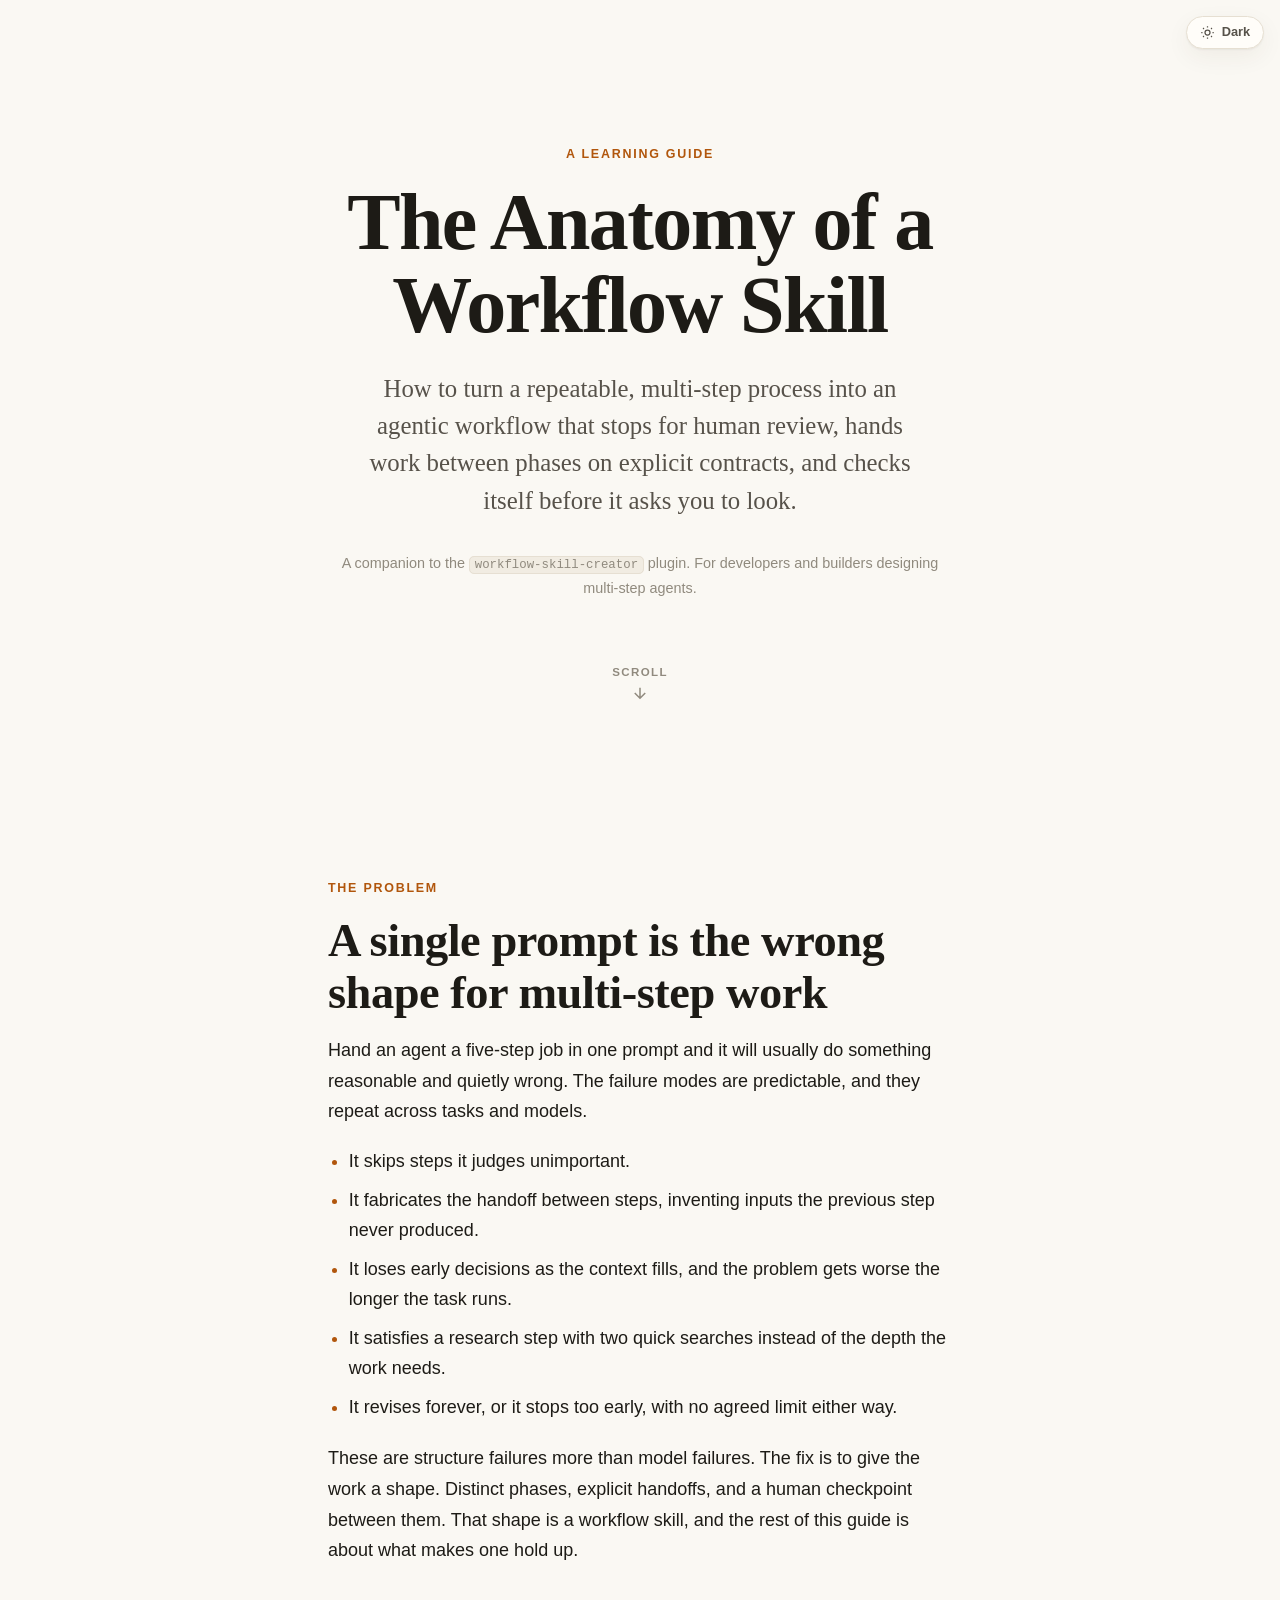
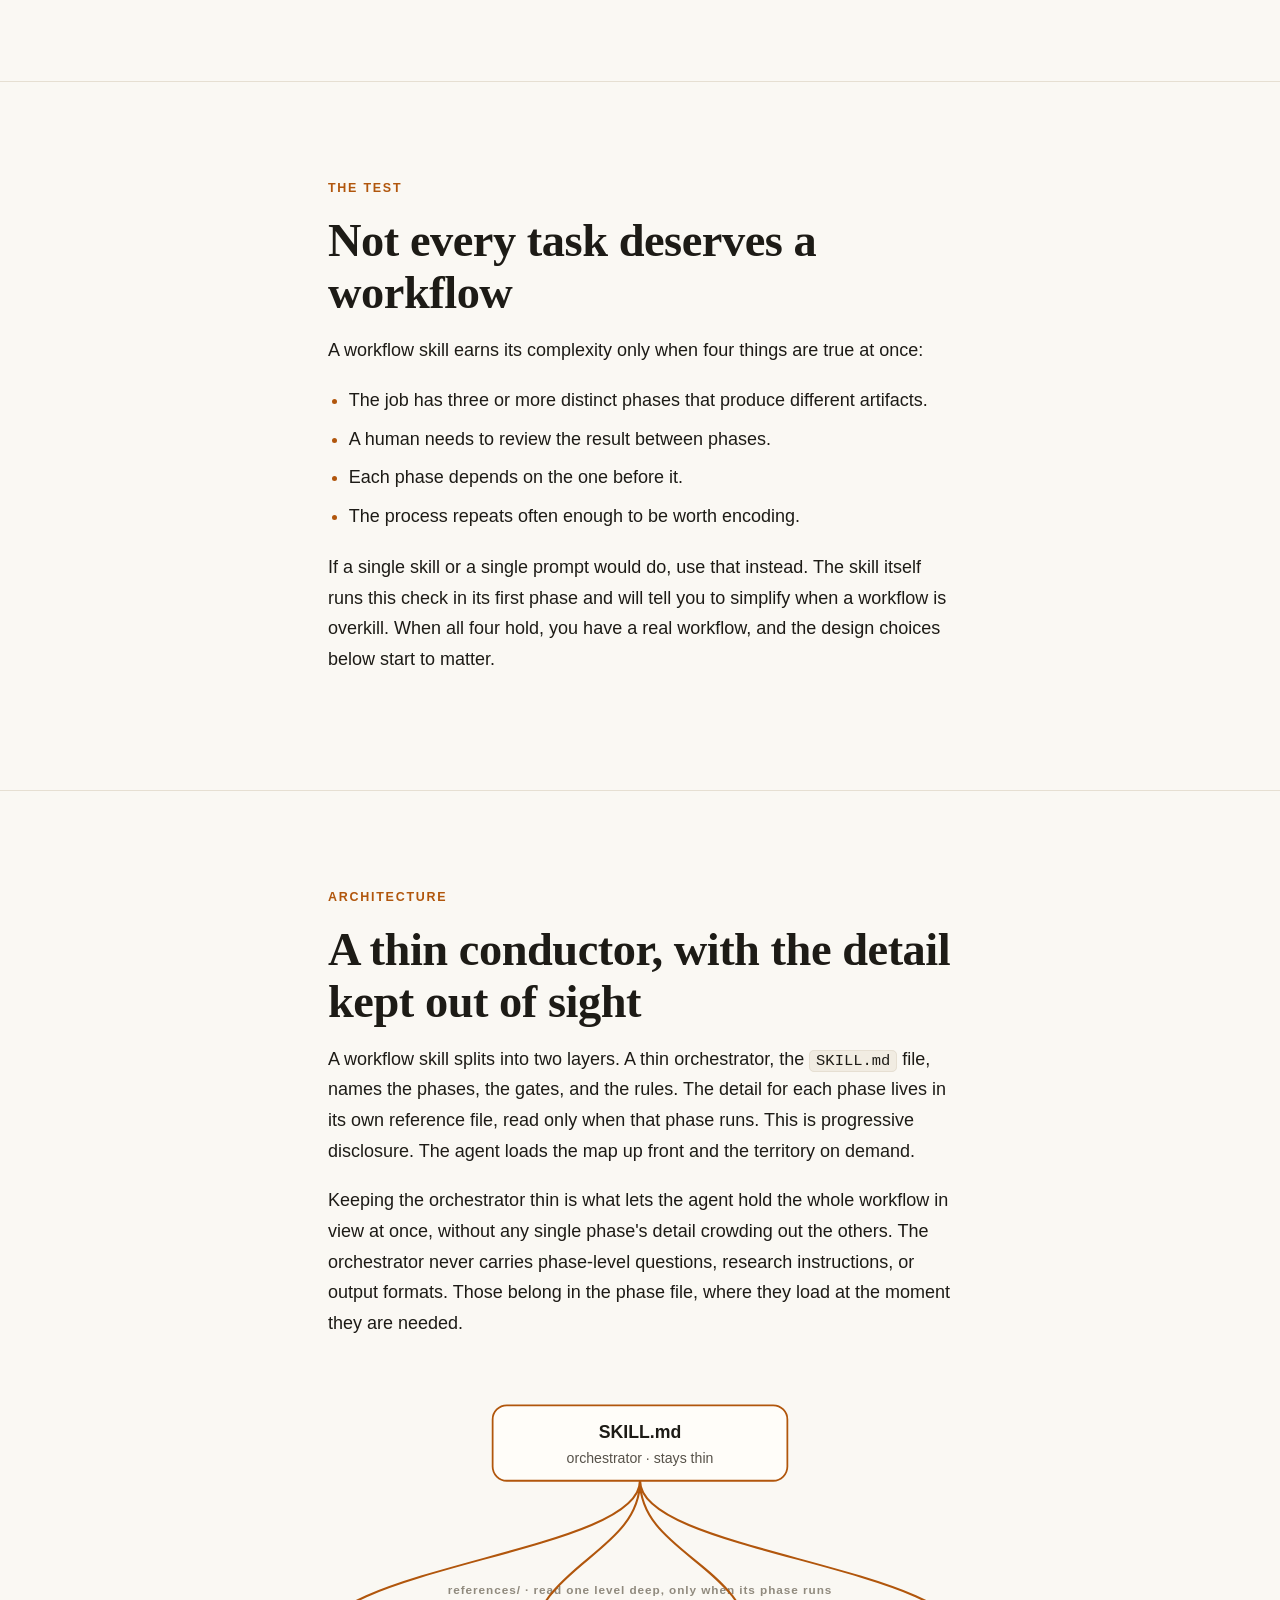
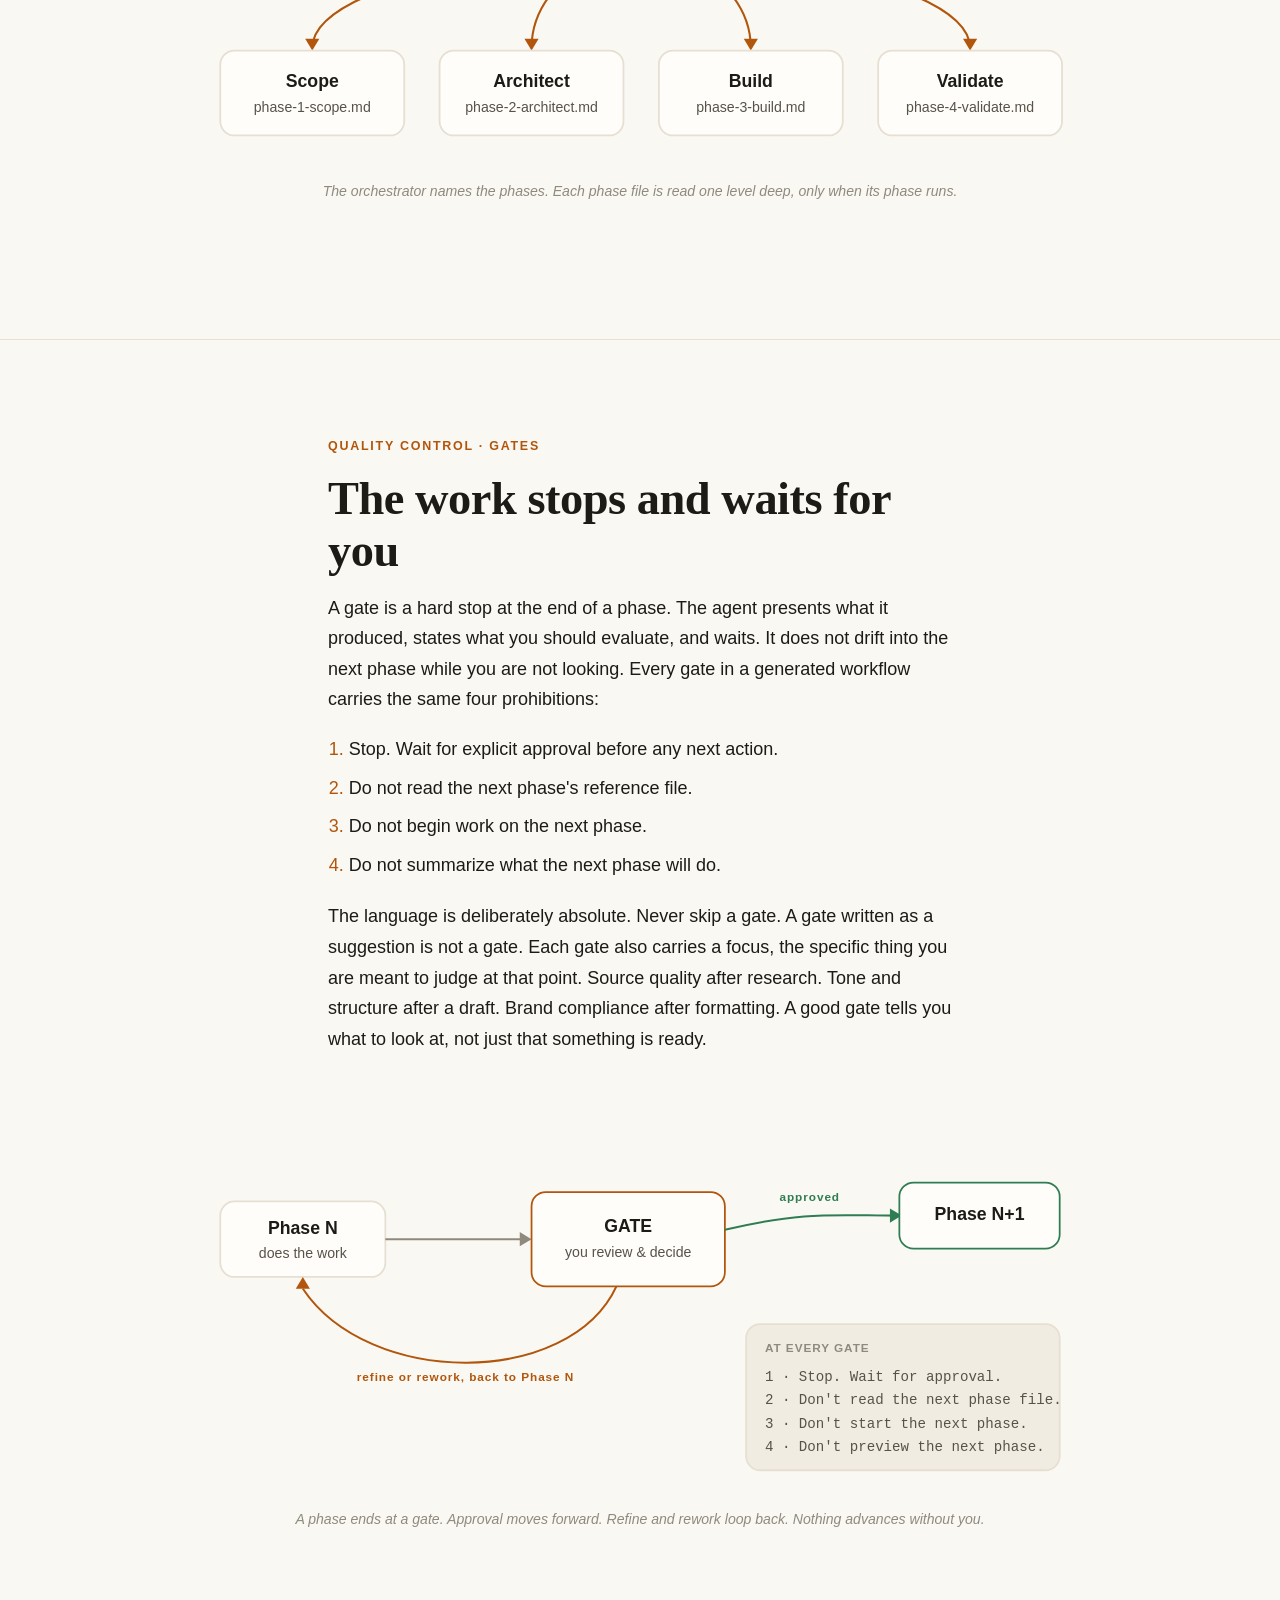
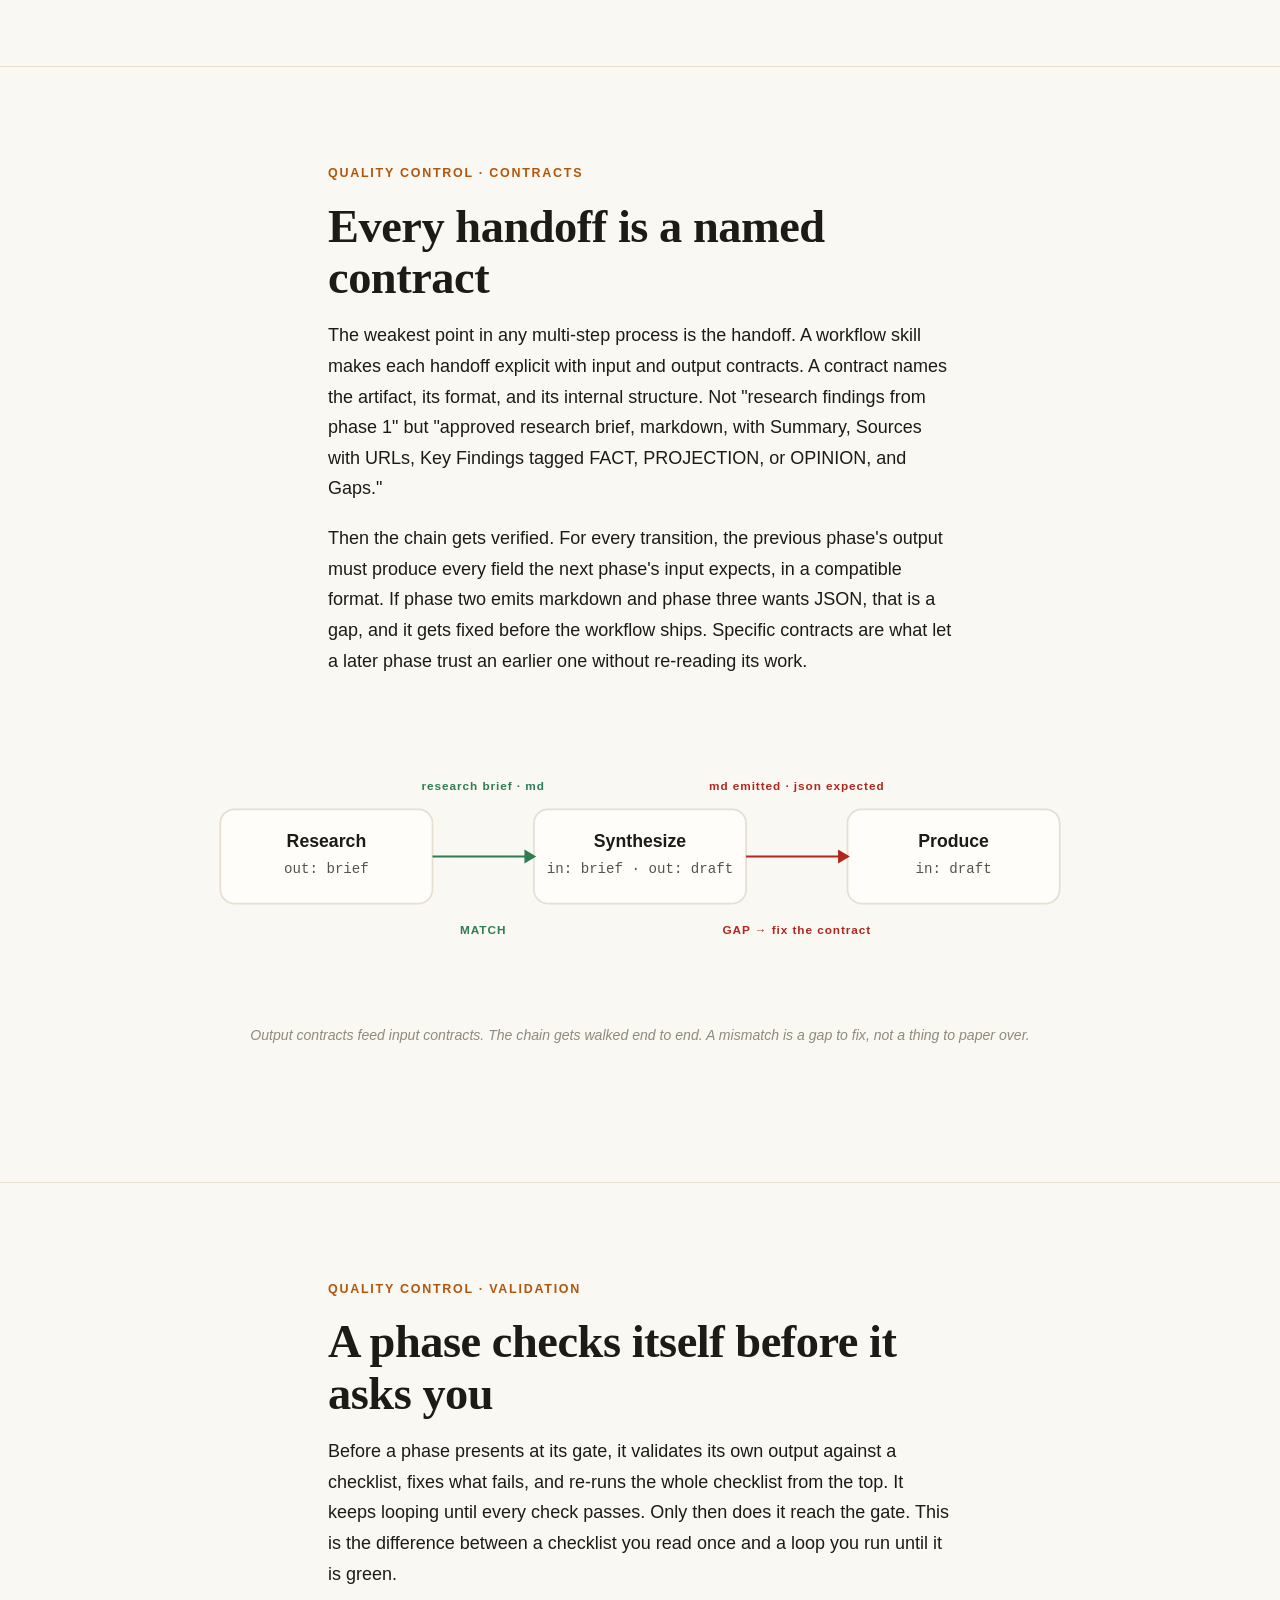
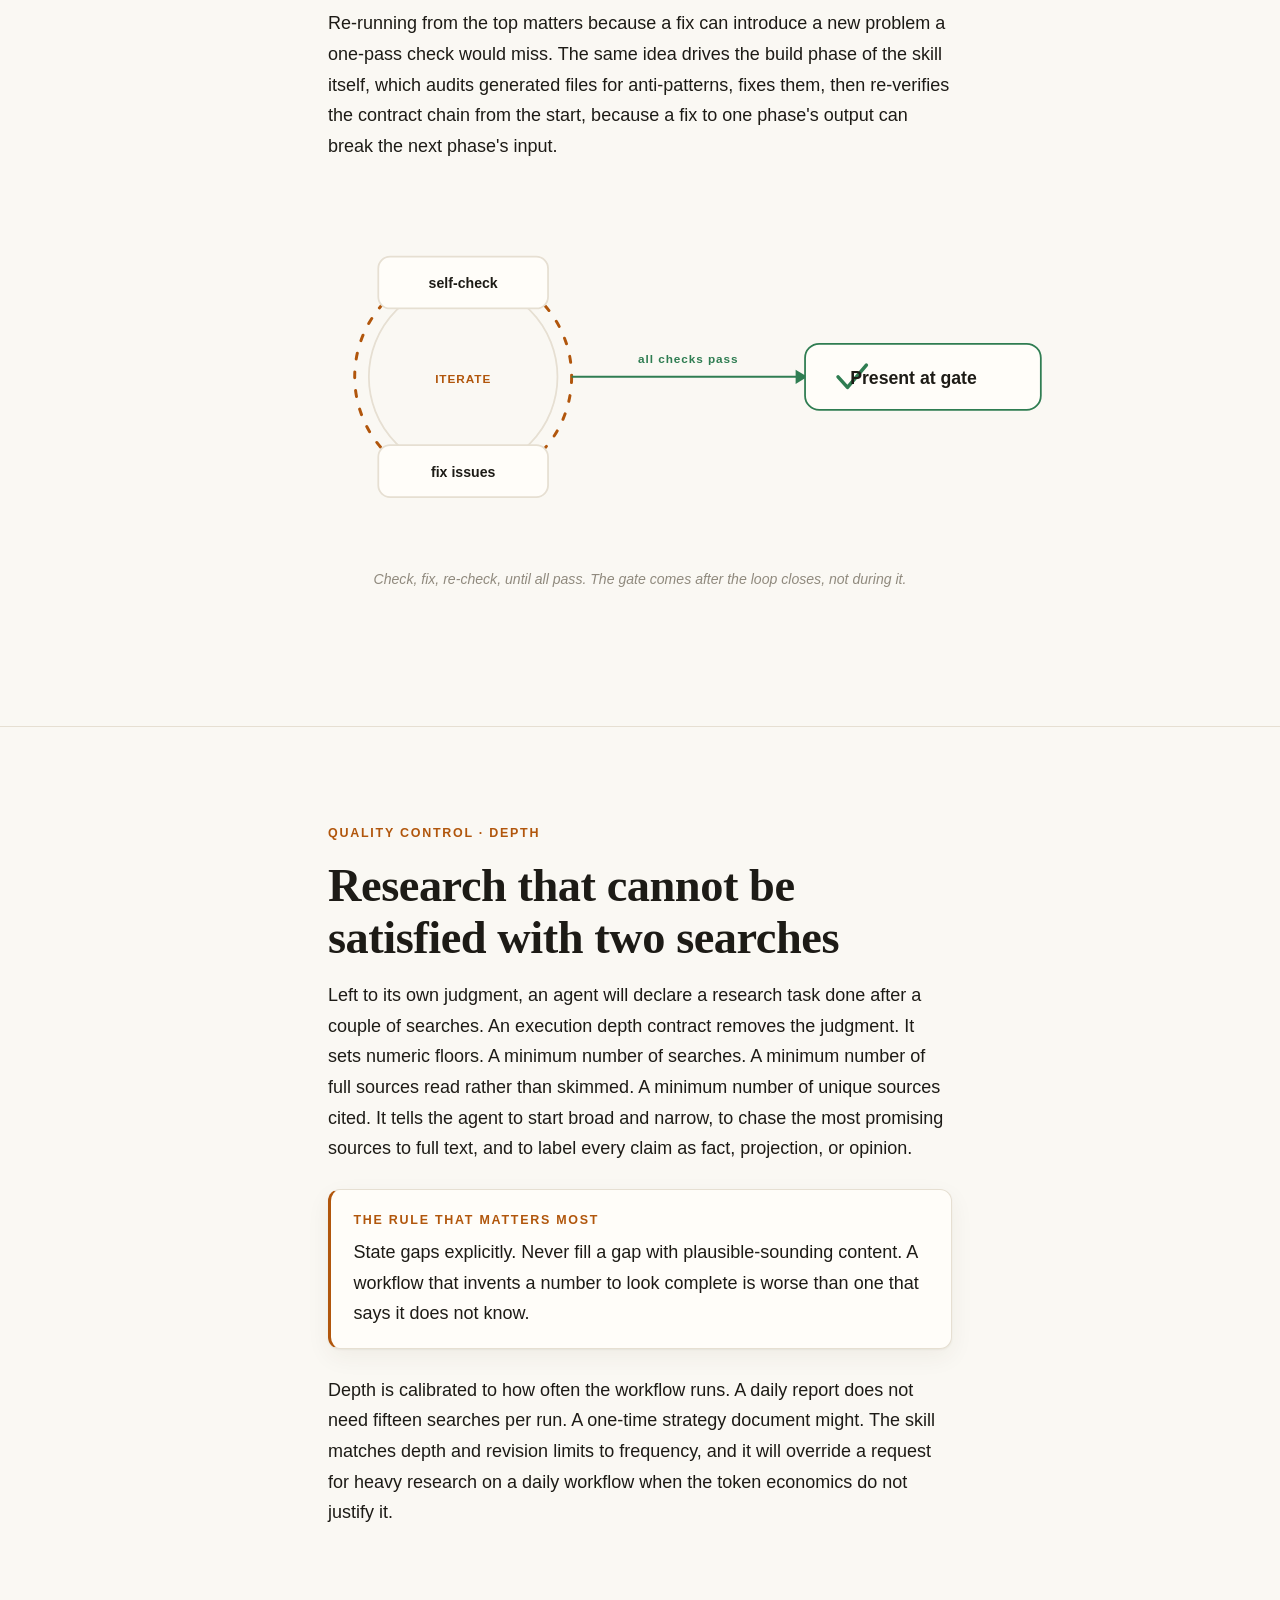
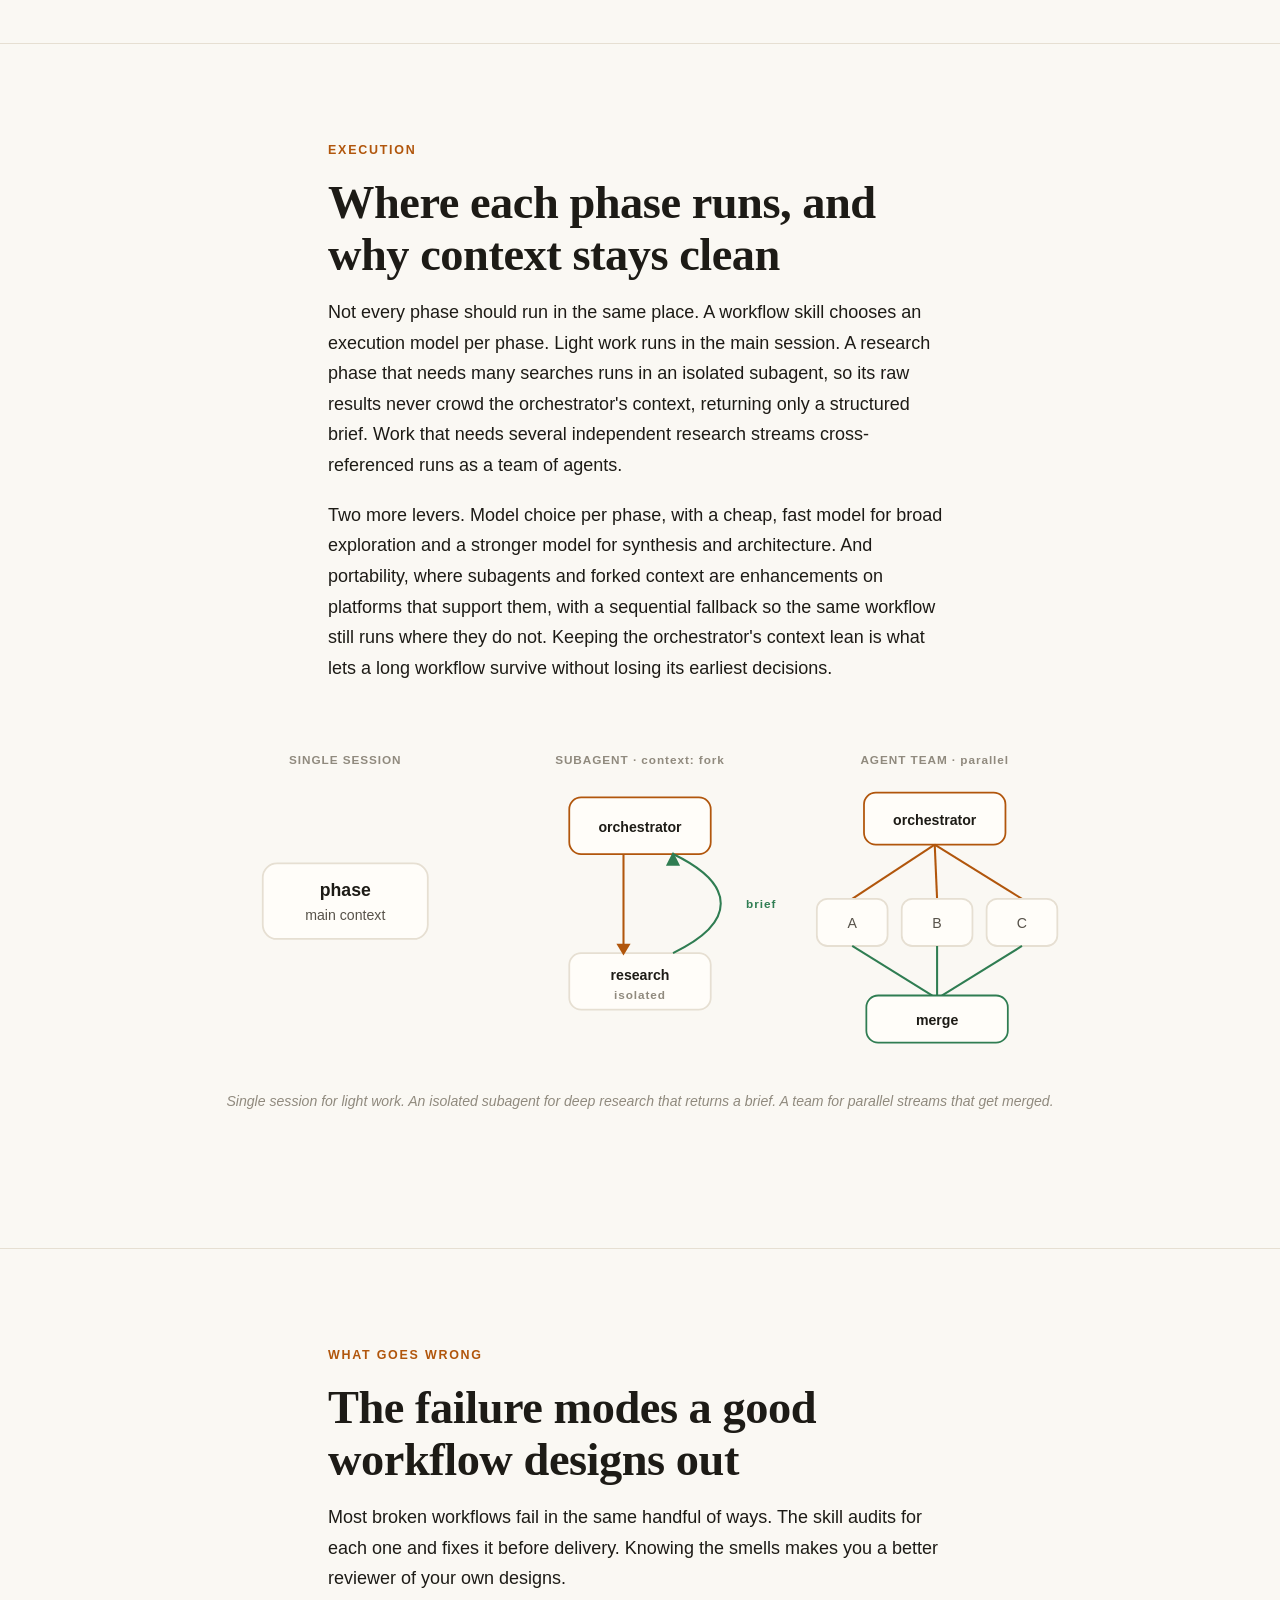
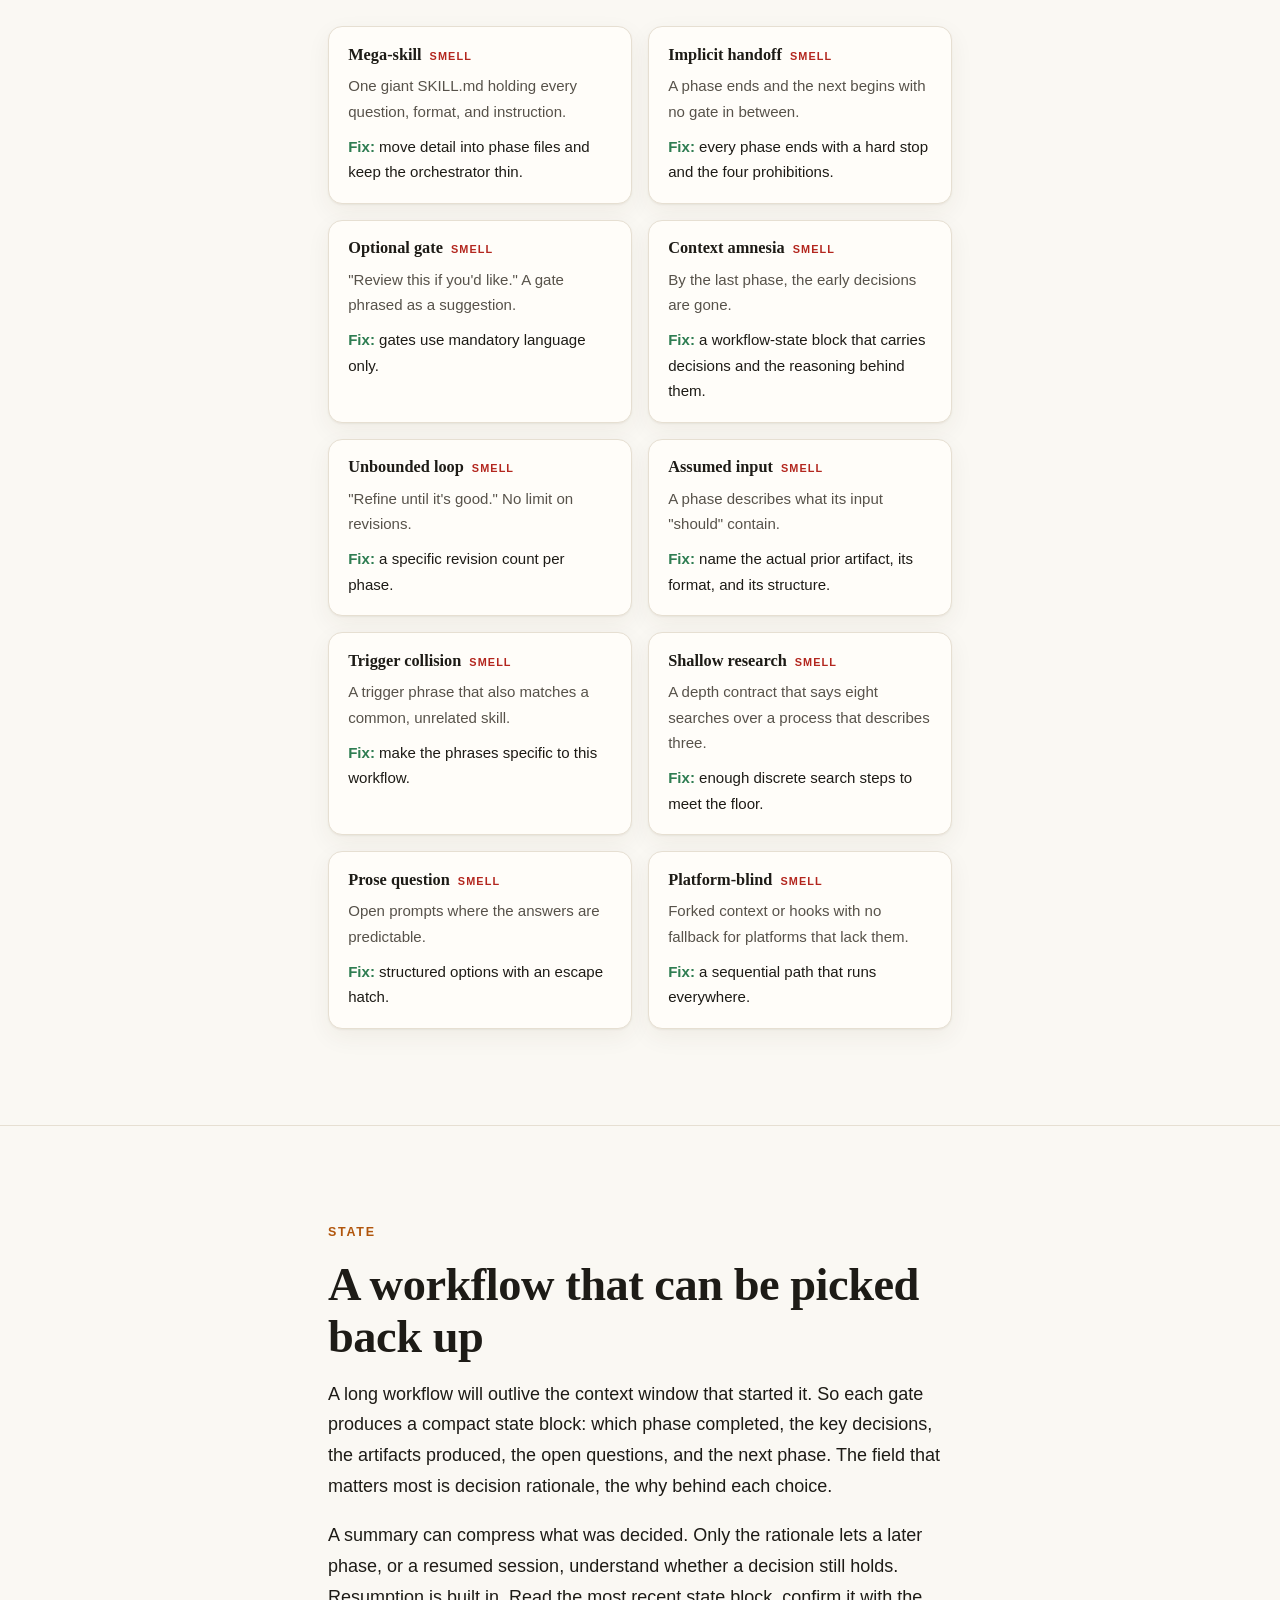
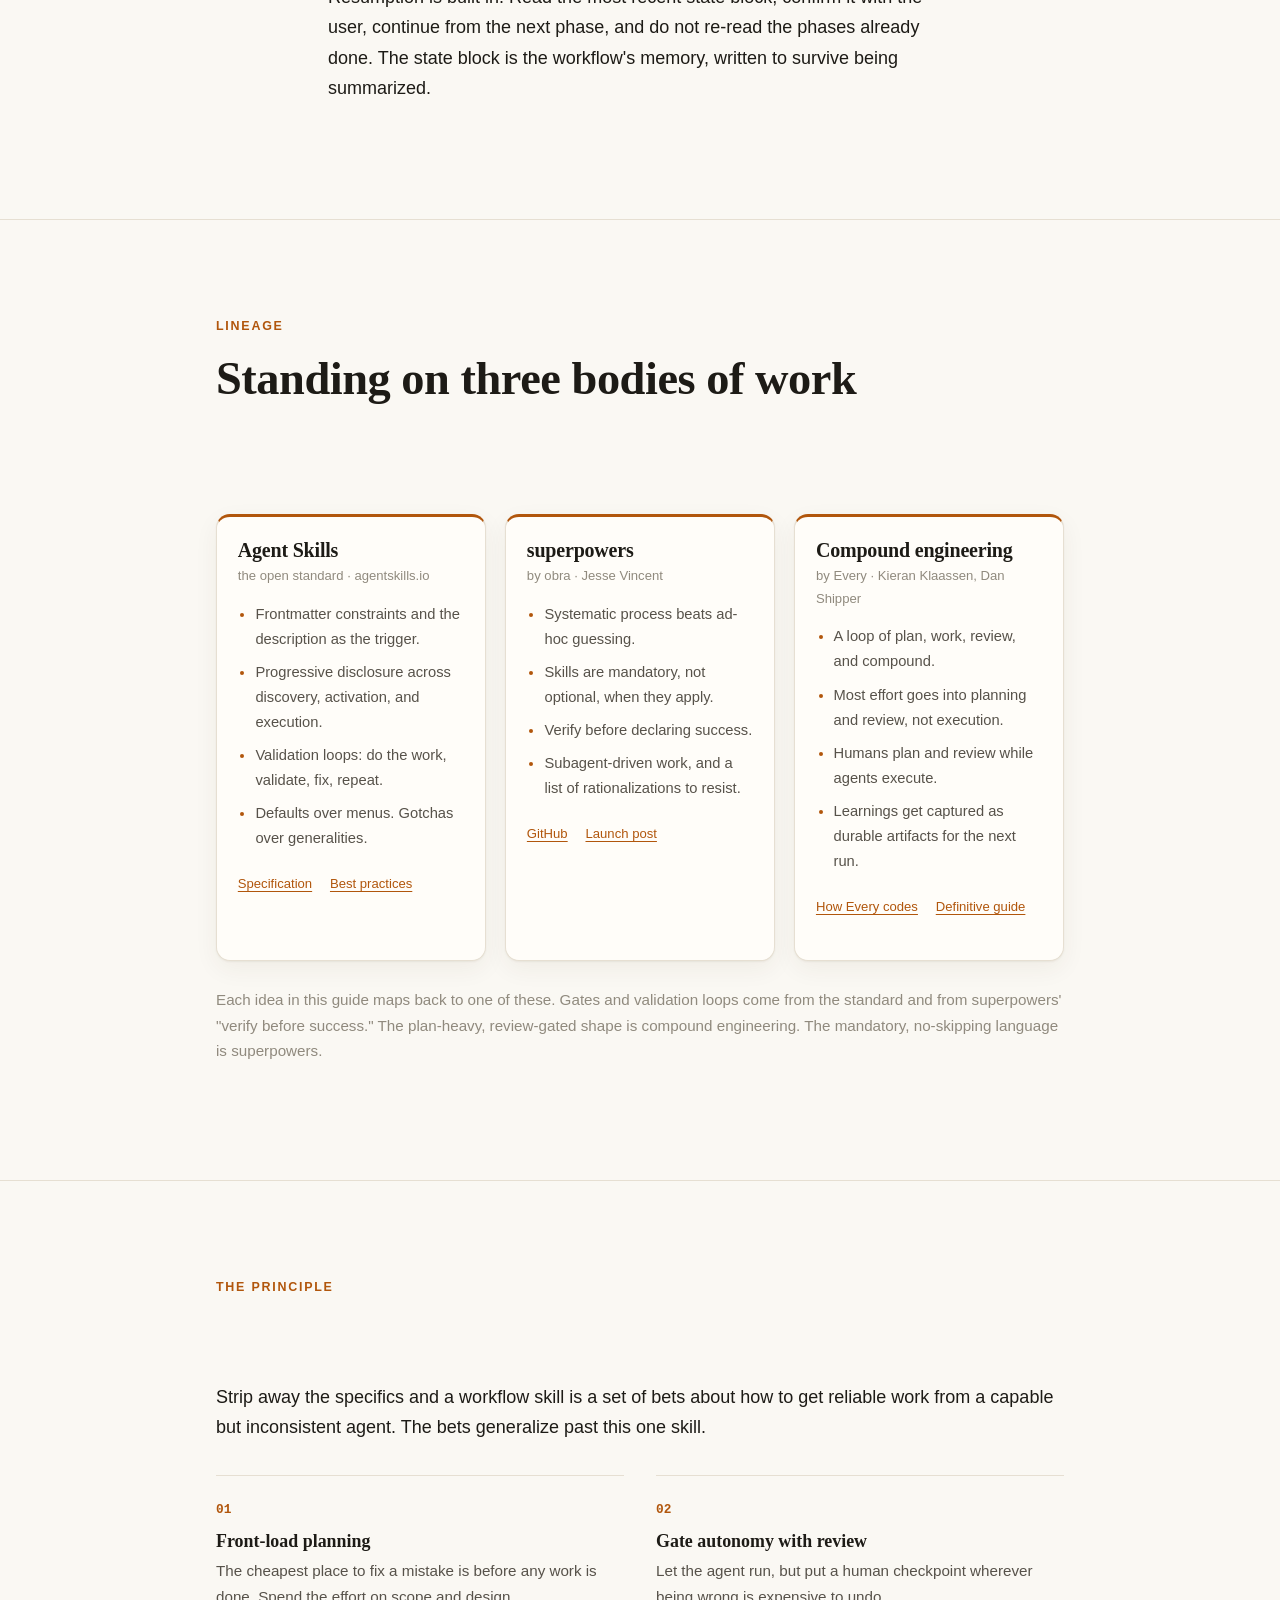
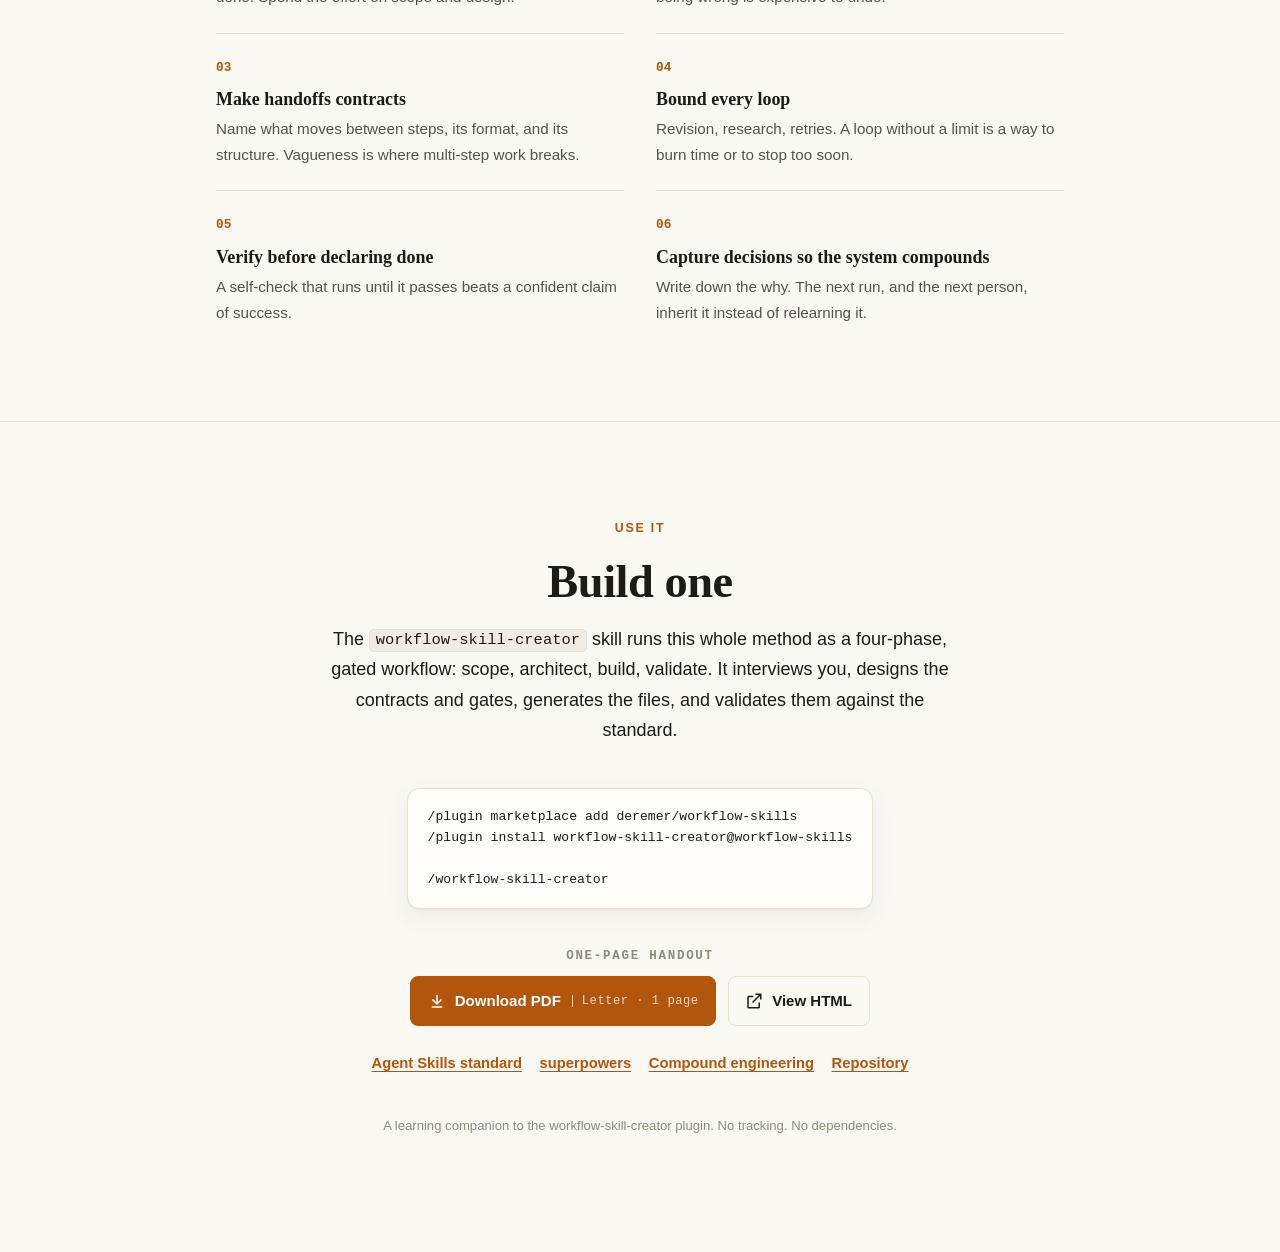
==== commit ed43e68e: "Rebrand handout to VGV, move into learning site, fix gate arrow - Redesigned handout.html and rebuil" ====
--- a/learning-site/index.html
+++ b/learning-site/index.html
@@ -172,8 +172,8 @@
           <text class="d-title" x="668" y="108" text-anchor="middle">Phase N+1</text>
         </g>
         <!-- refine / rework -> back -->
-        <path class="d-flow d-flow--accent" pathLength="1" d="M360 164 C 320 250, 150 250, 94 158"></path>
-        <polygon class="d-node d-arrowhead--accent" points="88,168 100,168 94,158"></polygon>
+        <path class="d-flow d-flow--accent" pathLength="1" d="M360 164 C 320 250, 150 250, 94 166"></path>
+        <polygon class="d-node d-arrowhead--accent" points="88,166 100,166 94,156"></polygon>
         <text class="d-tag" x="232" y="244" text-anchor="middle" style="fill:var(--accent)">refine or rework, back to Phase N</text>
         <!-- prohibitions -->
         <g class="d-node">
@@ -526,6 +526,20 @@
 /plugin install workflow-skill-creator@workflow-skills
 
 /workflow-skill-creator</code></pre>
+      <div class="downloads reveal" aria-label="Downloadable handout">
+        <p class="downloads-label">One-page handout</p>
+        <div class="downloads-row">
+          <a class="download-btn download-btn--primary" href="./handout.pdf" download>
+            <svg class="dl-icon" viewBox="0 0 24 24" fill="none" stroke="currentColor" stroke-width="2" aria-hidden="true"><path d="M12 4v12M6 10l6 6 6-6M5 20h14"/></svg>
+            Download PDF
+            <span class="dl-meta">Letter · 1 page</span>
+          </a>
+          <a class="download-btn" href="./handout.html" target="_blank" rel="noopener">
+            <svg class="dl-icon" viewBox="0 0 24 24" fill="none" stroke="currentColor" stroke-width="2" aria-hidden="true"><path d="M14 3h7v7M10 14L21 3M19 14v6a1 1 0 0 1-1 1H5a1 1 0 0 1-1-1V7a1 1 0 0 1 1-1h6"/></svg>
+            View HTML
+          </a>
+        </div>
+      </div>
       <p class="links reveal">
         <a href="https://agentskills.io/specification" target="_blank" rel="noopener">Agent Skills standard</a>
         <a href="https://github.com/obra/superpowers" target="_blank" rel="noopener">superpowers</a>
--- a/learning-site/styles.css
+++ b/learning-site/styles.css
@@ -305,6 +305,59 @@
 .site-footer .links a { font-weight: 600; font-size: .92rem; }
 .colophon { margin-top: 2.4rem; color: var(--ink-faint); font-size: .82rem; }
 
+/* ---------- downloads block ---------- */
+.downloads { margin: 2rem auto 0; }
+.downloads-label {
+  font: 600 .78rem/1 var(--font-mono);
+  letter-spacing: .14em;
+  text-transform: uppercase;
+  color: var(--ink-faint);
+  margin: 0 0 .8rem;
+}
+.downloads-row {
+  display: flex;
+  flex-wrap: wrap;
+  gap: .7rem;
+  justify-content: center;
+}
+.download-btn {
+  display: inline-flex;
+  align-items: center;
+  gap: .55rem;
+  padding: .7rem 1.05rem;
+  border-radius: 8px;
+  border: 1.5px solid var(--rule);
+  font-weight: 600;
+  font-size: .94rem;
+  color: var(--ink);
+  text-decoration: none;
+  transition: border-color .15s ease, background .15s ease, color .15s ease, transform .15s ease;
+}
+.download-btn:hover {
+  border-color: var(--accent);
+  color: var(--accent);
+  transform: translateY(-1px);
+}
+.download-btn--primary {
+  background: var(--accent);
+  border-color: var(--accent);
+  color: #fff;
+}
+.download-btn--primary:hover {
+  background: var(--ink);
+  border-color: var(--ink);
+  color: #fff;
+}
+.dl-icon { width: 18px; height: 18px; flex-shrink: 0; }
+.dl-meta {
+  font: 500 .76rem/1 var(--font-mono);
+  letter-spacing: .04em;
+  opacity: .75;
+  margin-left: .15rem;
+  padding-left: .55rem;
+  border-left: 1px solid currentColor;
+}
+
 /* ---------- scroll reveal (sections / blocks) ---------- */
 .reveal { opacity: 0; transform: translateY(18px); transition: opacity .7s ease, transform .7s ease; }
 .reveal.in-view { opacity: 1; transform: none; }
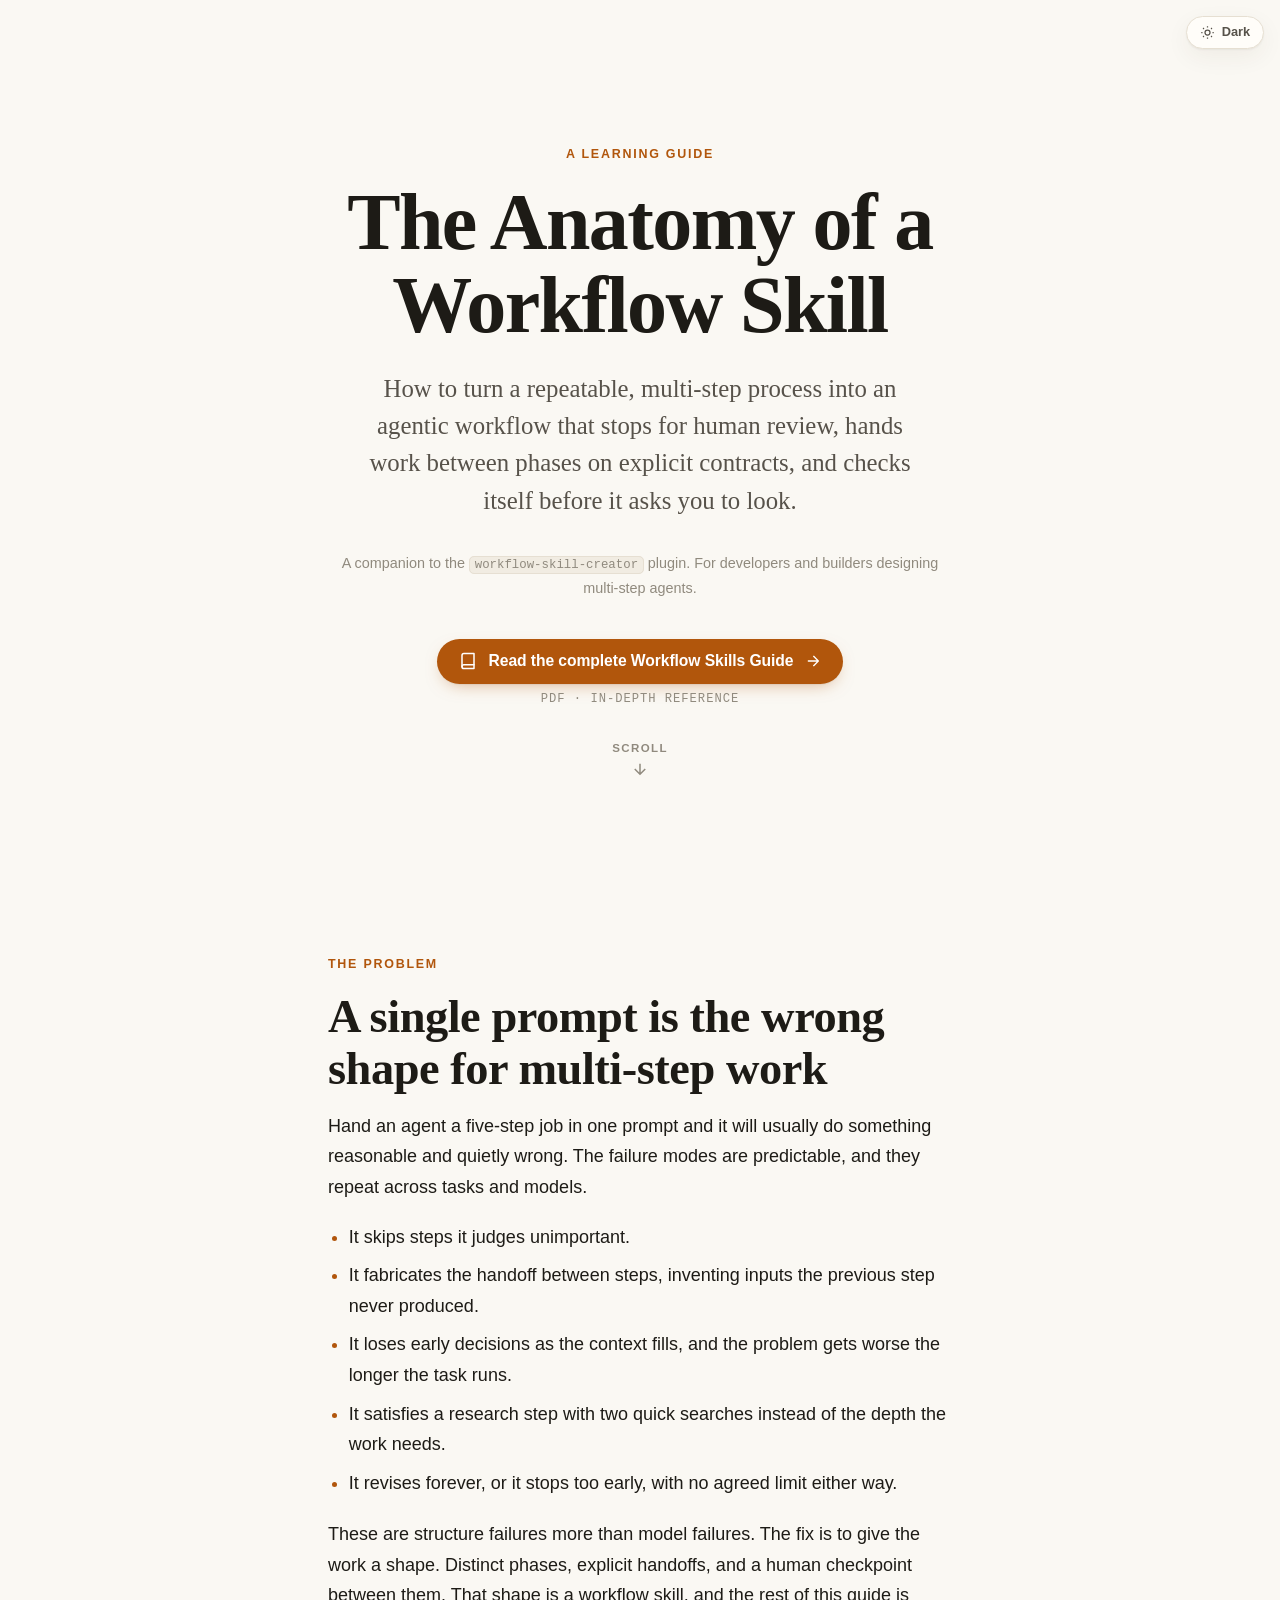
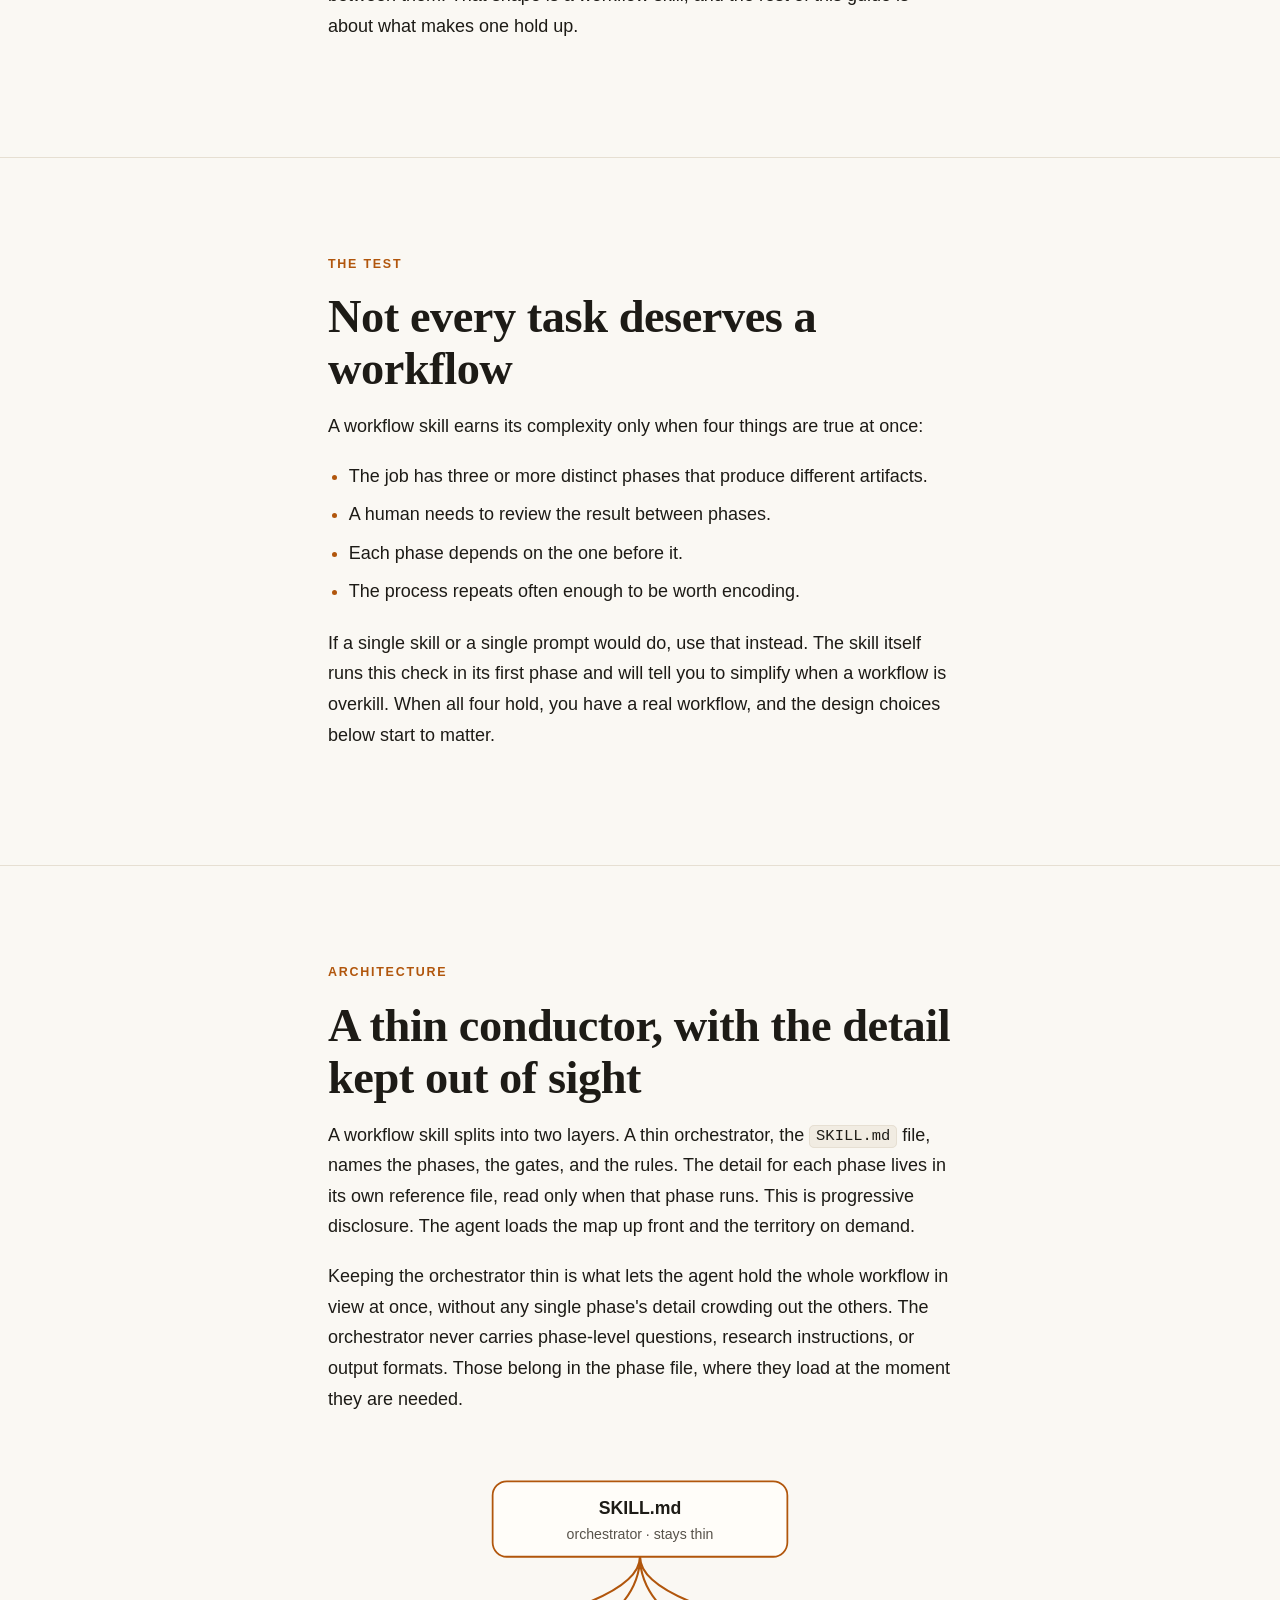
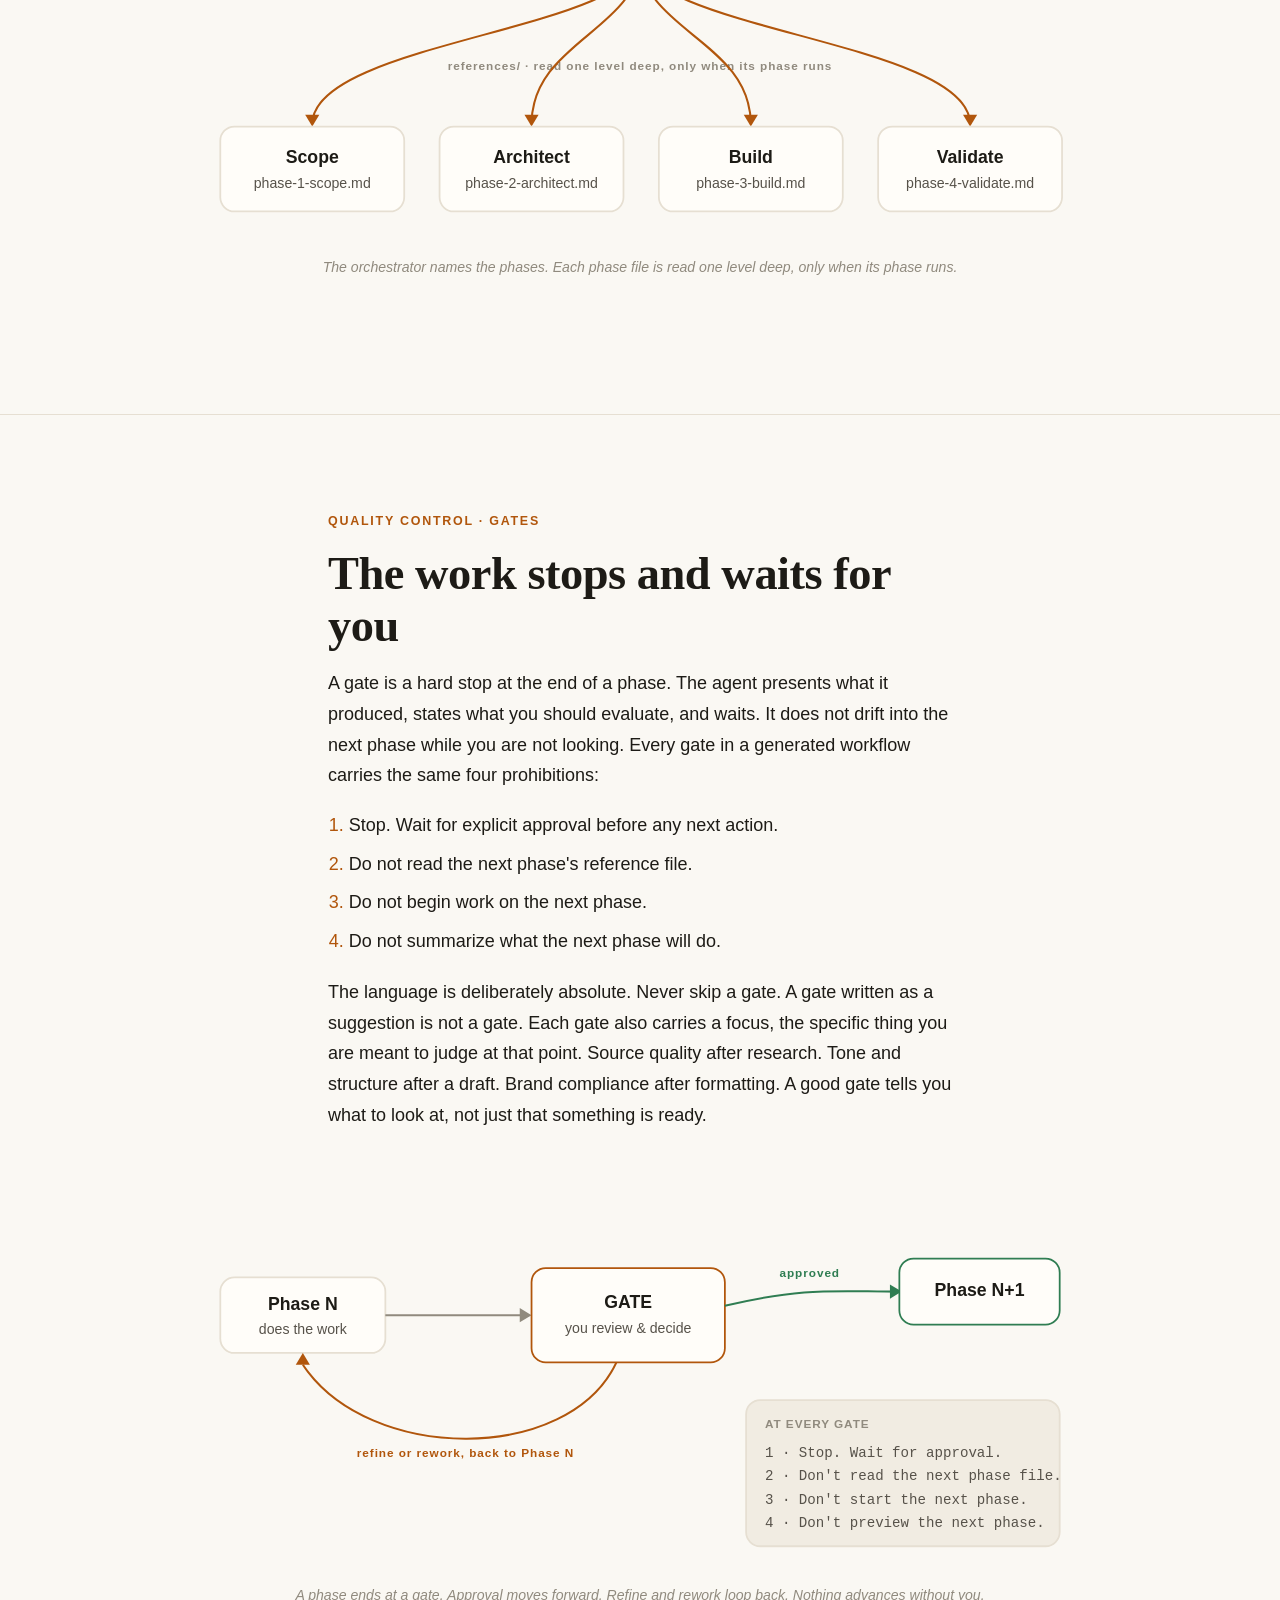
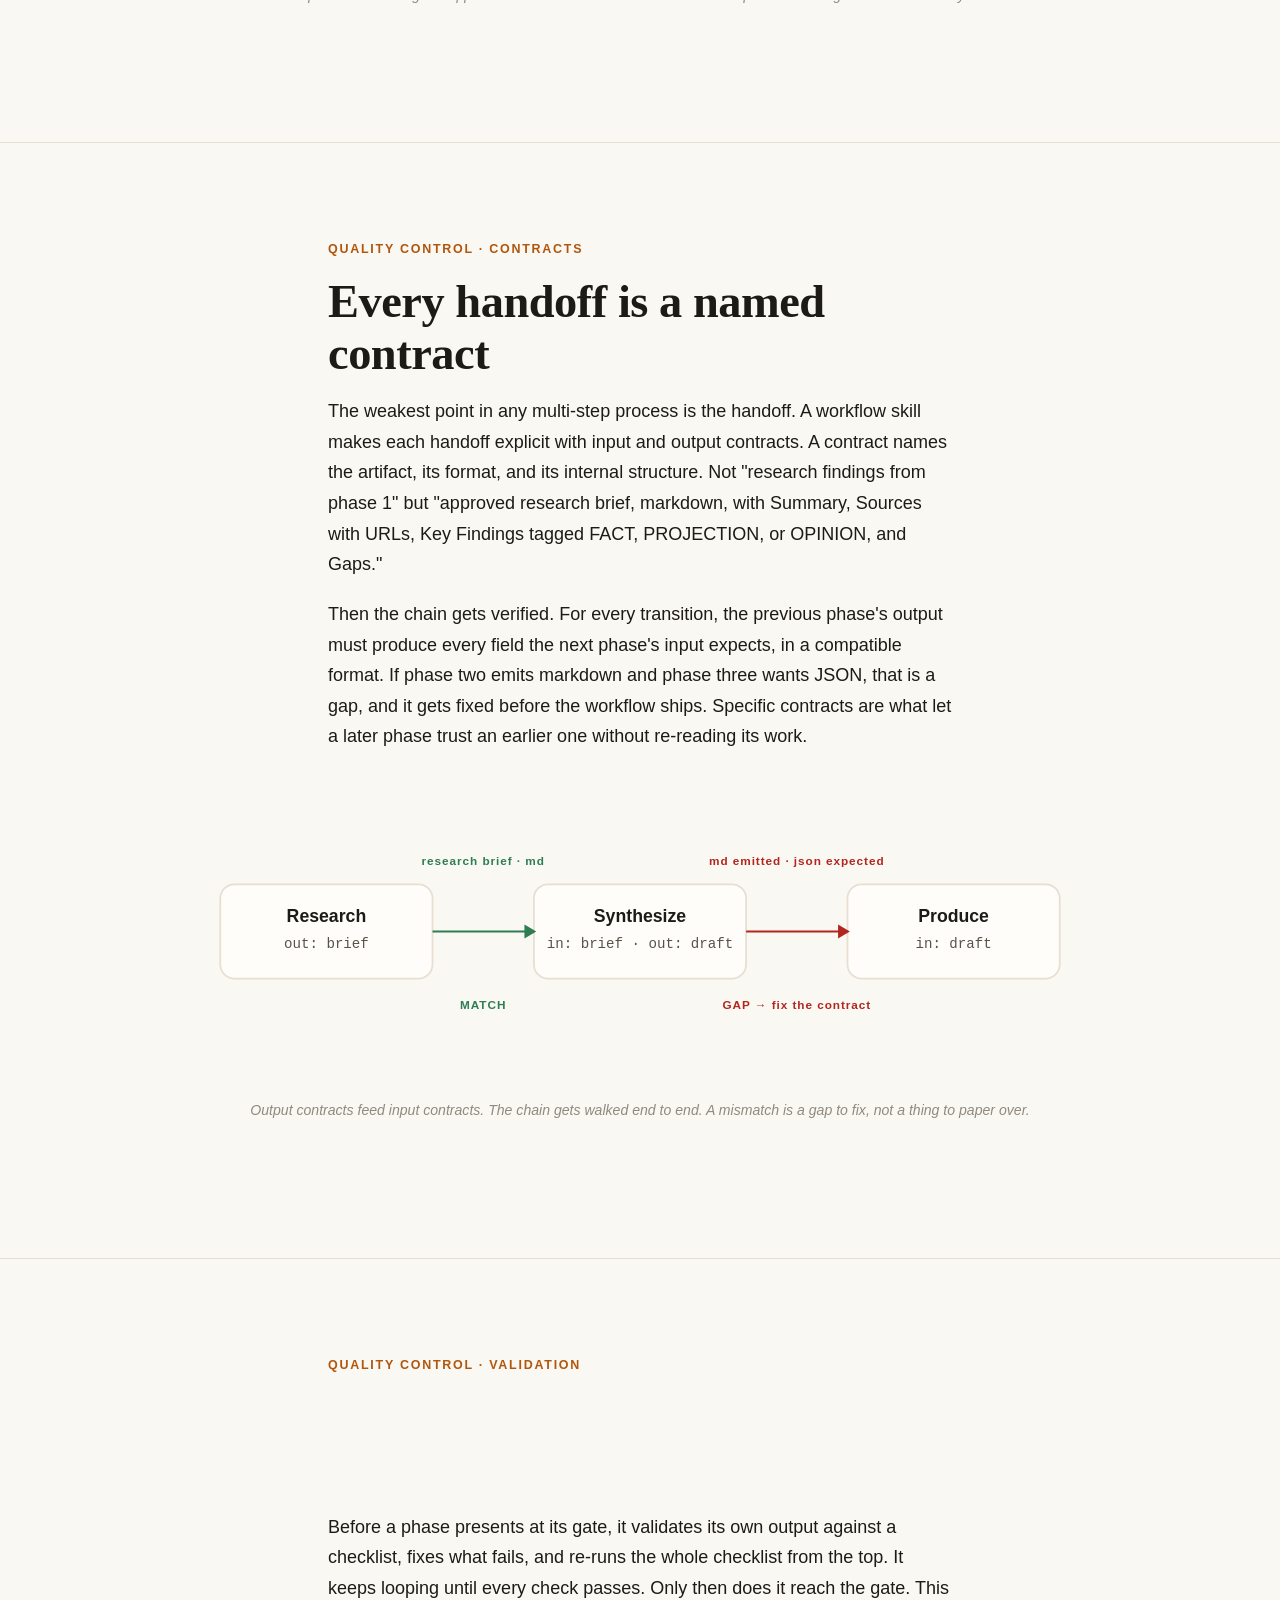
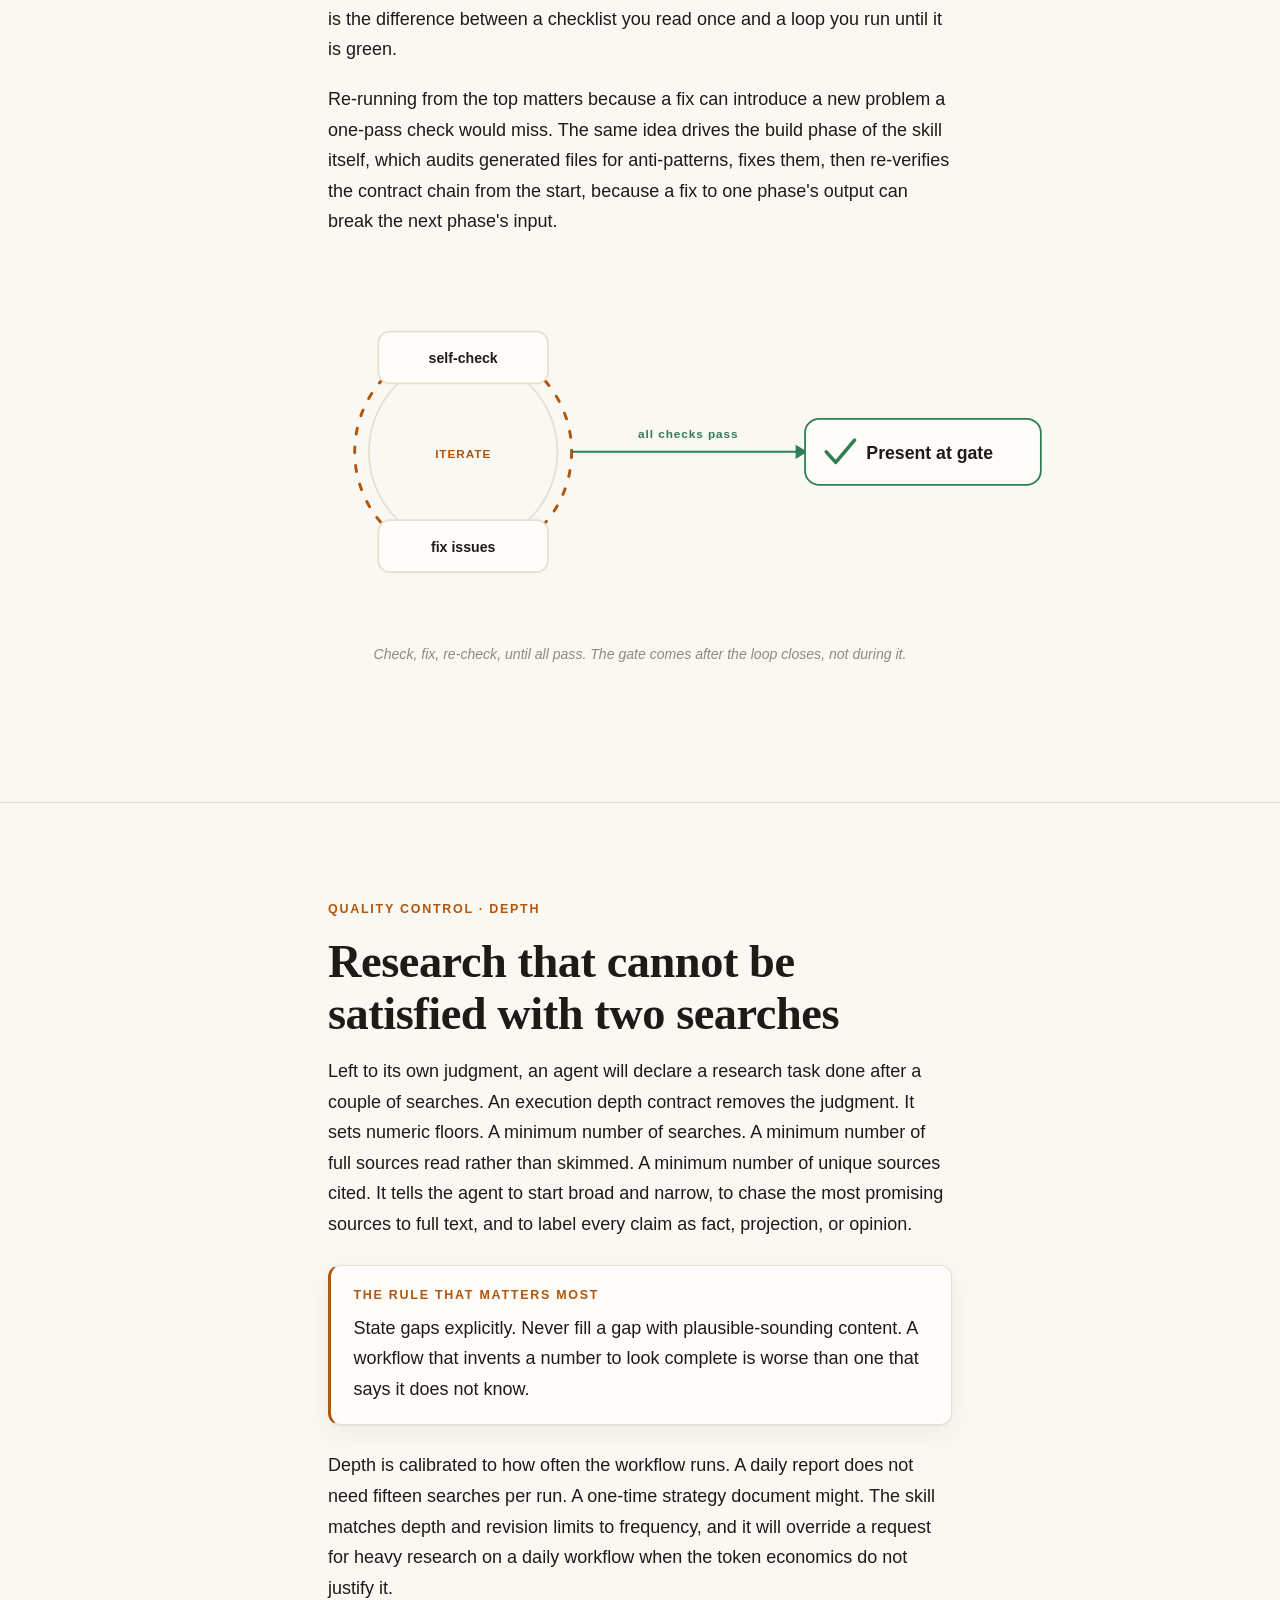
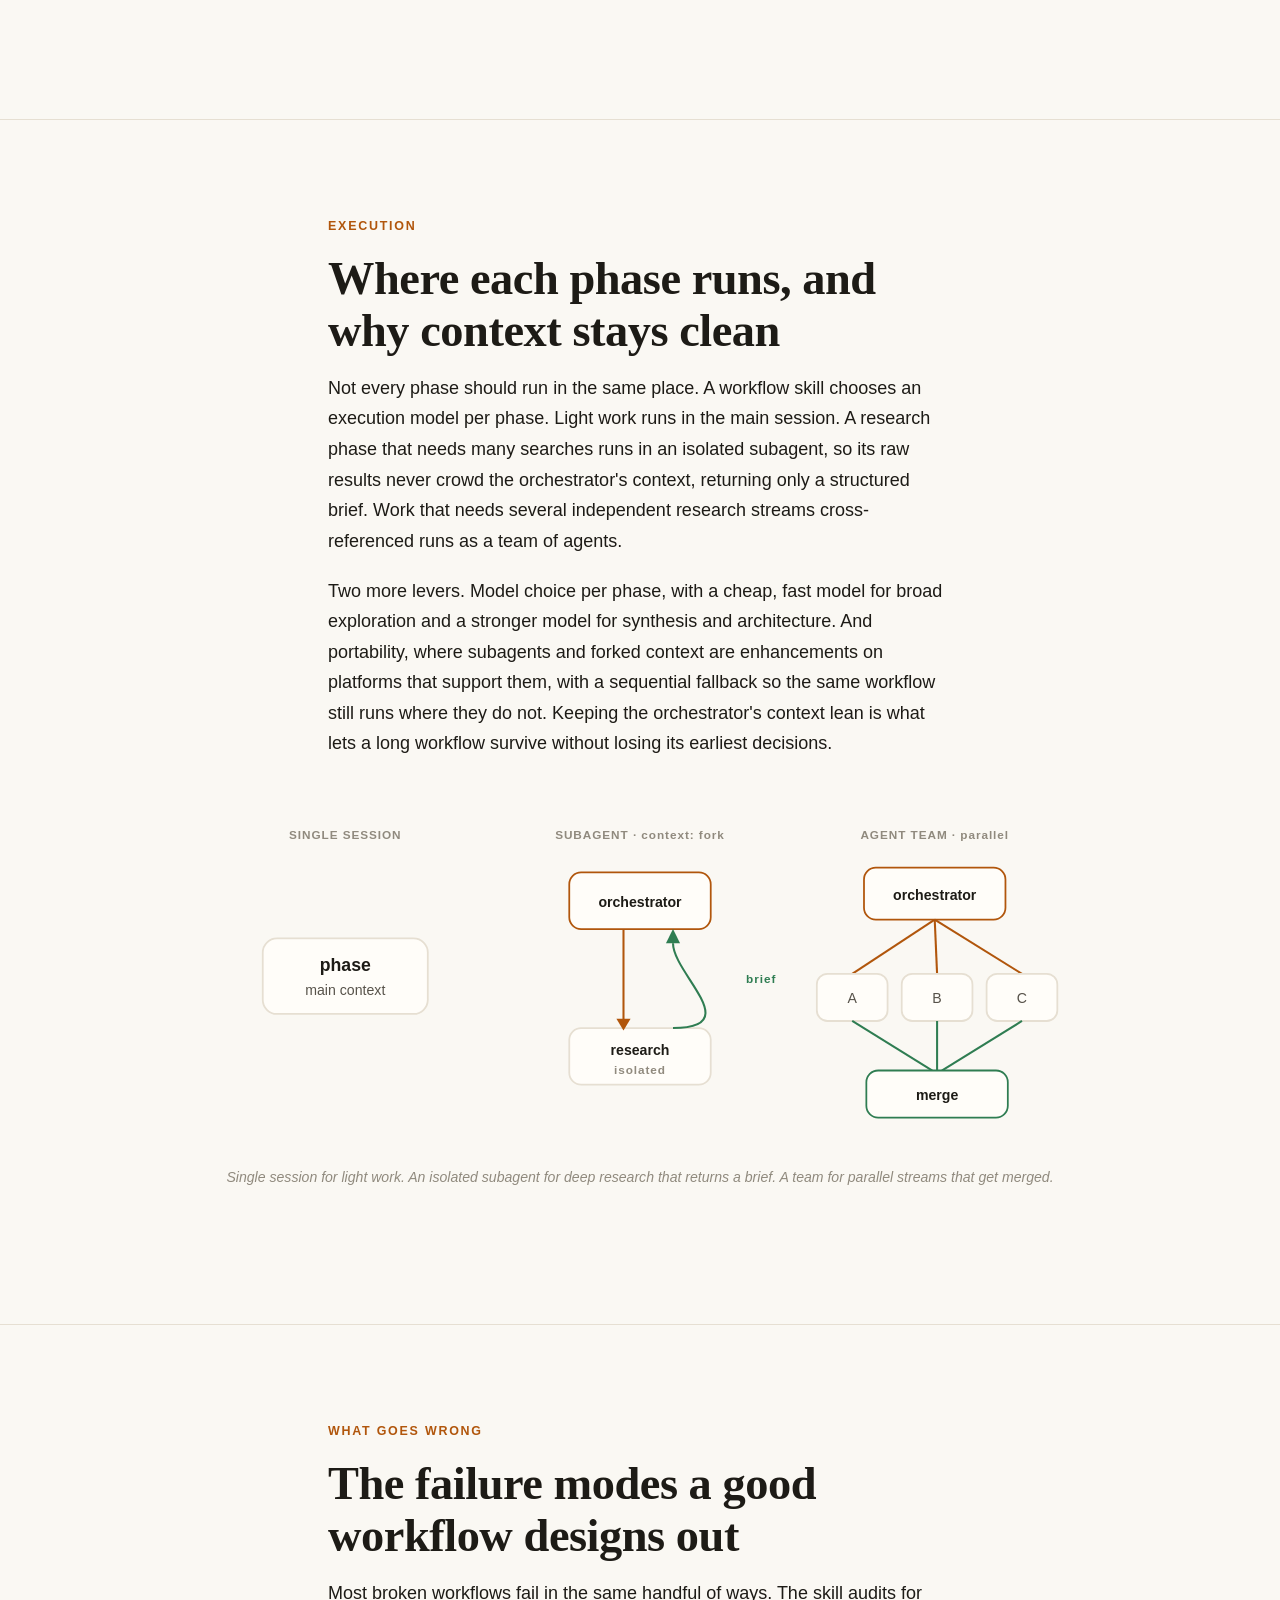
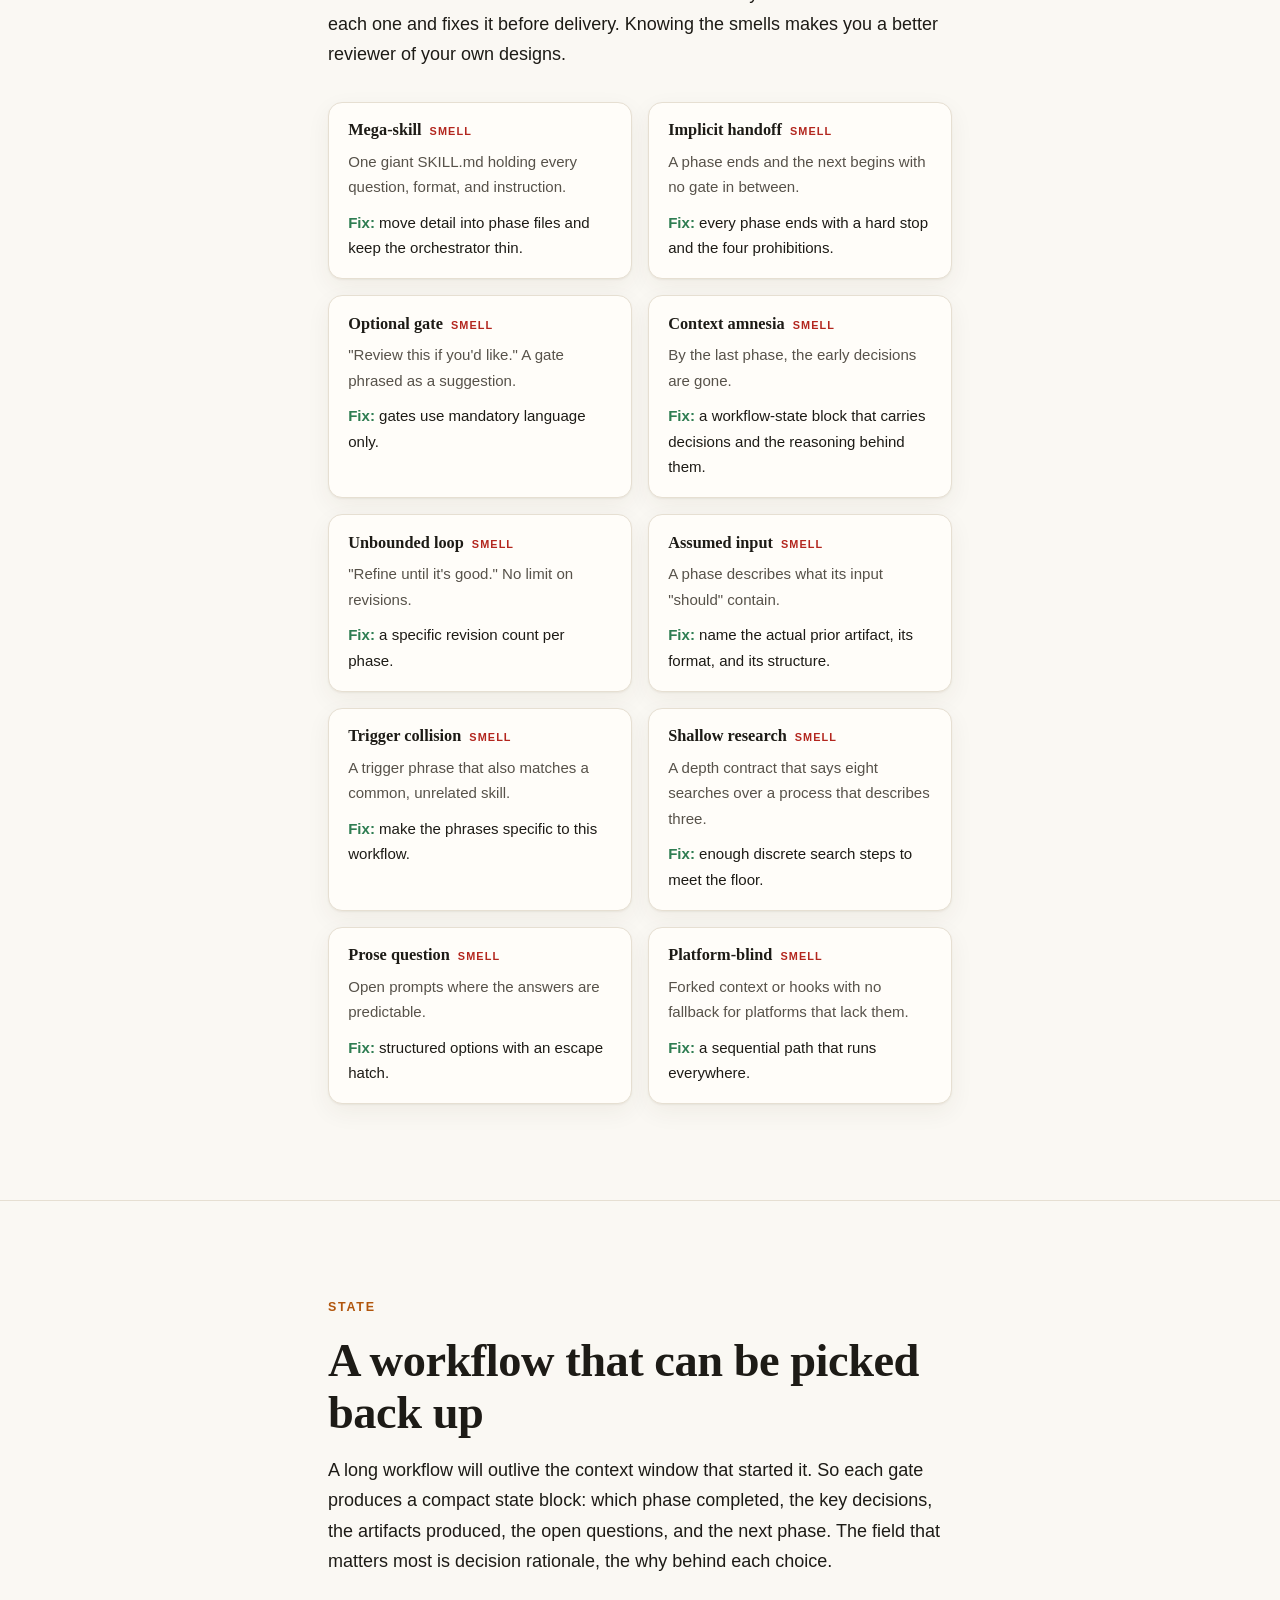
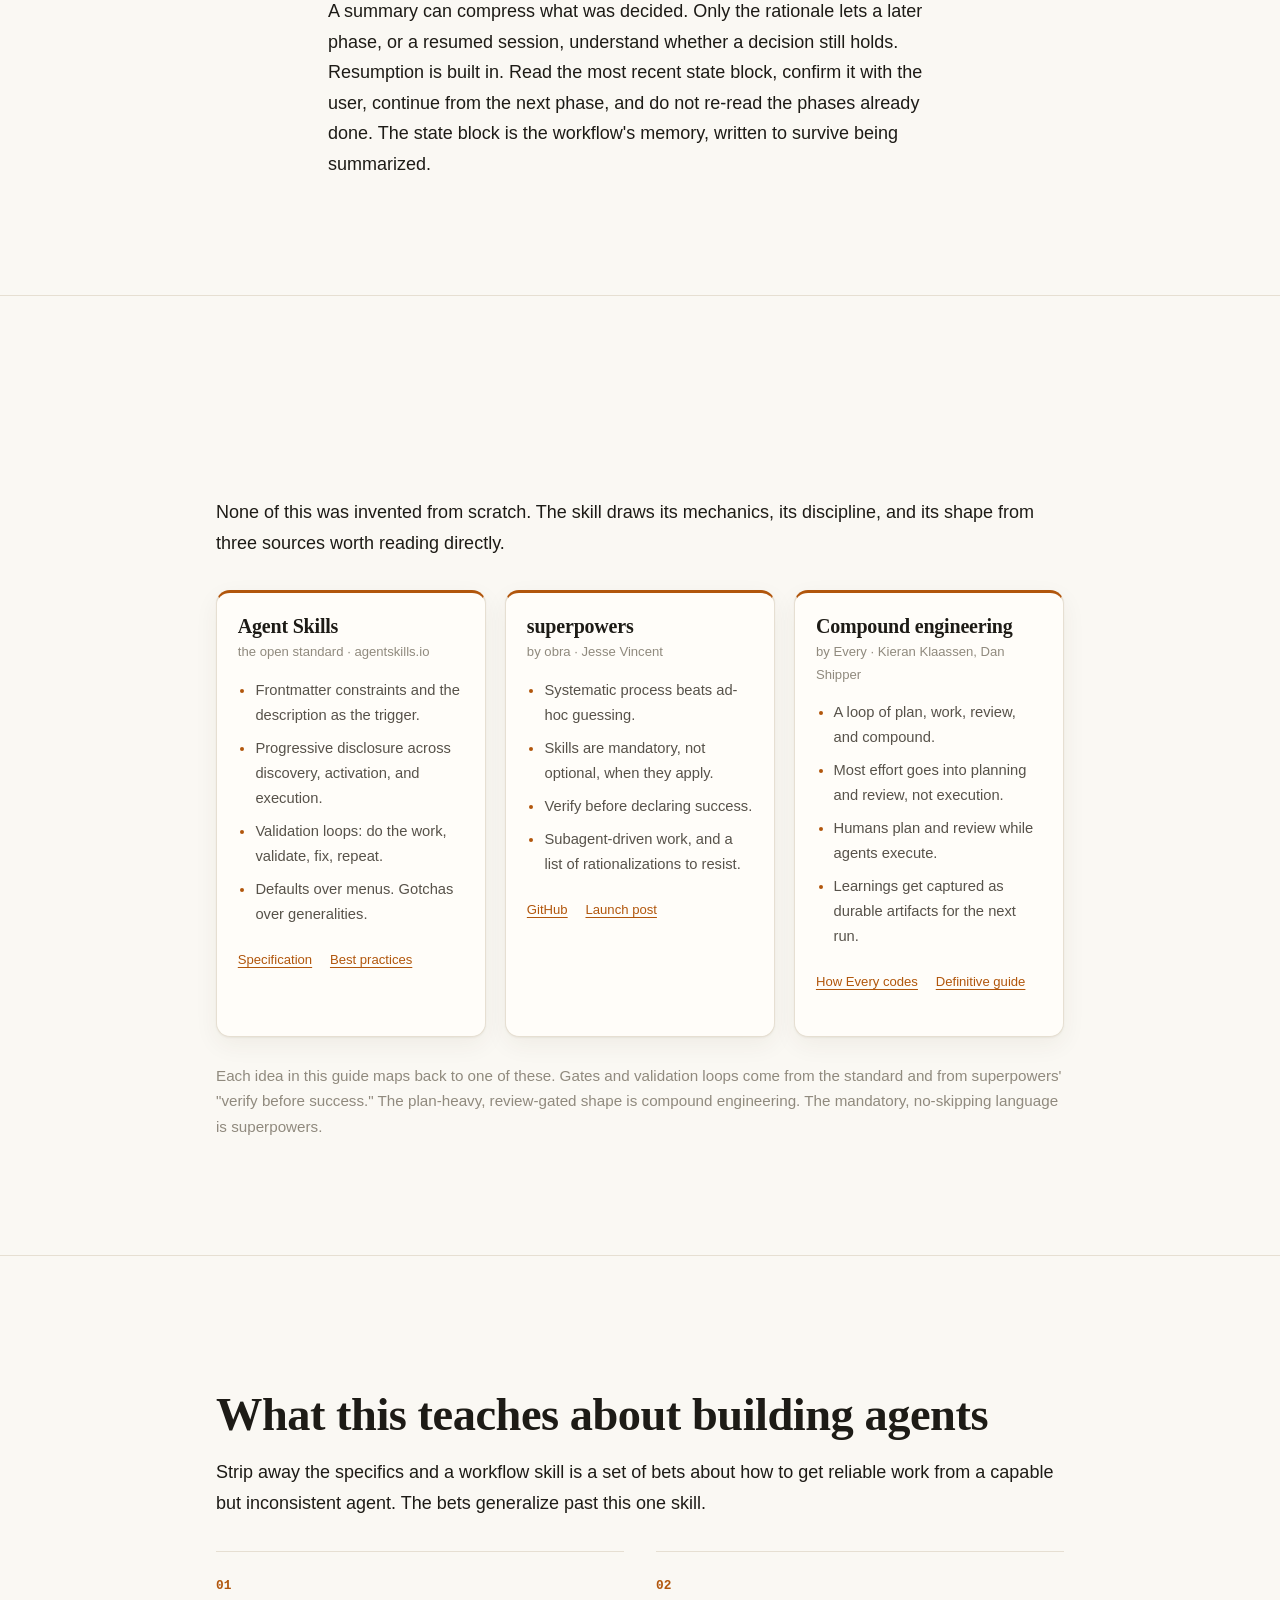
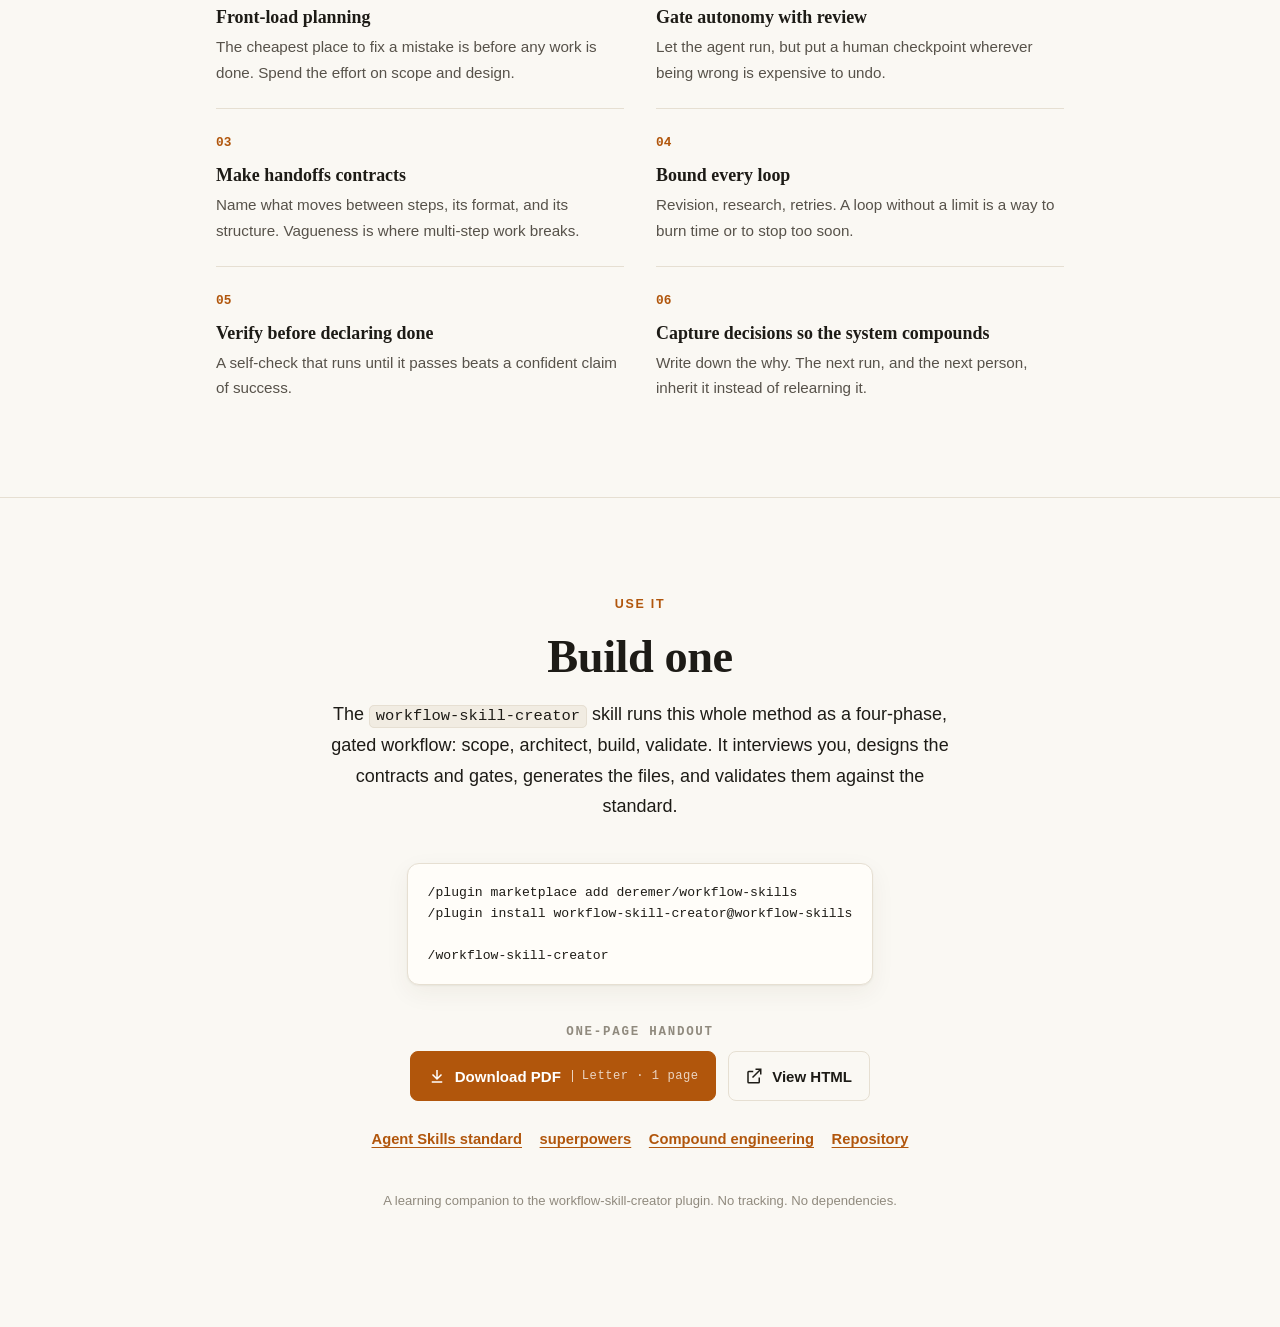
==== commit 72de716b: "Add Workflow Skills Guide CTA, fix print and diagram issues - Added the full Workflow Skills Guide P" ====
--- a/learning-site/index.html
+++ b/learning-site/index.html
@@ -36,6 +36,14 @@
       <h1 class="reveal">The Anatomy of a Workflow Skill</h1>
       <p class="lead reveal">How to turn a repeatable, multi-step process into an agentic workflow that stops for human review, hands work between phases on explicit contracts, and checks itself before it asks you to look.</p>
       <p class="meta reveal">A companion to the <code>workflow-skill-creator</code> plugin. For developers and builders designing multi-step agents.</p>
+      <p class="hero-cta-wrap reveal">
+        <a class="hero-cta" href="./VGV_Workflow_Skills_Guide.pdf" target="_blank" rel="noopener">
+          <svg class="hero-cta-icon" viewBox="0 0 24 24" fill="none" stroke="currentColor" stroke-width="2" stroke-linecap="round" stroke-linejoin="round" aria-hidden="true"><path d="M4 19.5v-15A2.5 2.5 0 0 1 6.5 2H20v20H6.5A2.5 2.5 0 0 1 4 19.5z"/><path d="M4 19.5A2.5 2.5 0 0 1 6.5 17H20"/></svg>
+          Read the complete Workflow Skills Guide
+          <svg class="hero-cta-arrow" viewBox="0 0 24 24" fill="none" stroke="currentColor" stroke-width="2" stroke-linecap="round" stroke-linejoin="round" aria-hidden="true"><path d="M5 12h14M13 5l7 7-7 7"/></svg>
+        </a>
+        <span class="hero-cta-meta">PDF · in-depth reference</span>
+      </p>
       <span class="scroll-cue reveal">
         Scroll
         <svg class="arrow" viewBox="0 0 24 24" fill="none" stroke="currentColor" stroke-width="2" aria-hidden="true"><path d="M12 5v14M5 12l7 7 7-7"/></svg>
@@ -261,8 +269,8 @@
         <text class="d-tag" x="421" y="138" text-anchor="middle" style="fill:var(--pass)">all checks pass</text>
         <g class="d-node">
           <rect class="d-box d-box--pass" x="520" y="122" width="200" height="56" rx="12"></rect>
-          <path class="d-check" d="M548 150 l8 9 l16 -19" fill="none" stroke="var(--pass)" stroke-width="3" stroke-linecap="round" stroke-linejoin="round"></path>
-          <text class="d-title" x="612" y="156" text-anchor="middle">Present at gate</text>
+          <path class="d-check" d="M538 150 l8 9 l16 -19" fill="none" stroke="var(--pass)" stroke-width="3" stroke-linecap="round" stroke-linejoin="round"></path>
+          <text class="d-title" x="572" y="156" text-anchor="start">Present at gate</text>
         </g>
       </svg>
       <figcaption>Check, fix, re-check, until all pass. The gate comes after the loop closes, not during it.</figcaption>
@@ -314,8 +322,8 @@
         </g>
         <path class="d-flow d-flow--accent" pathLength="1" d="M366 112 L366 196"></path>
         <polygon class="d-node d-arrowhead--accent" points="360,188 372,188 366,198"></polygon>
-        <path class="d-flow d-flow--pass" pathLength="1" d="M408 196 C 462 170, 462 138, 408 112"></path>
-        <polygon class="d-node d-arrowhead--pass" points="402,122 414,122 408,110"></polygon>
+        <path class="d-flow d-flow--pass" pathLength="1" d="M408 196 C 470 196, 408 150, 408 124"></path>
+        <polygon class="d-node d-arrowhead--pass" points="402,124 414,124 408,112"></polygon>
         <text class="d-tag" x="470" y="158" style="fill:var(--pass)">brief</text>
         <!-- col 3: agent team -->
         <text class="d-tag" x="630" y="36" text-anchor="middle">AGENT TEAM · parallel</text>
--- a/learning-site/styles.css
+++ b/learning-site/styles.css
@@ -171,9 +171,47 @@
 }
 .hero .lead { max-width: 36rem; margin-inline: auto; }
 .hero .meta { margin-top: 2rem; color: var(--ink-faint); font-size: .9rem; }
+.hero-cta-wrap {
+  margin: 2.4rem 0 0;
+  display: flex;
+  flex-direction: column;
+  align-items: center;
+  gap: .55rem;
+}
+.hero-cta {
+  display: inline-flex;
+  align-items: center;
+  gap: .7rem;
+  padding: .85rem 1.4rem;
+  border-radius: 999px;
+  background: var(--accent);
+  color: #fff;
+  text-decoration: none;
+  font: 600 .98rem/1 var(--font-sans);
+  letter-spacing: -.005em;
+  box-shadow: 0 1px 0 rgba(0,0,0,.04), 0 6px 18px -8px rgba(177, 86, 12, .55);
+  transition: transform .18s ease, box-shadow .18s ease, background .18s ease;
+}
+.hero-cta:hover {
+  background: var(--ink);
+  transform: translateY(-1px);
+  box-shadow: 0 1px 0 rgba(0,0,0,.04), 0 10px 22px -10px rgba(0, 0, 0, .35);
+}
+.hero-cta-icon { width: 18px; height: 18px; flex-shrink: 0; }
+.hero-cta-arrow {
+  width: 16px; height: 16px; flex-shrink: 0;
+  transition: transform .18s ease;
+}
+.hero-cta:hover .hero-cta-arrow { transform: translateX(3px); }
+.hero-cta-meta {
+  font: 500 .76rem/1 var(--font-mono);
+  letter-spacing: .08em;
+  text-transform: uppercase;
+  color: var(--ink-faint);
+}
 .scroll-cue {
   display: inline-flex; flex-direction: column; align-items: center; gap: .3rem;
-  margin-top: 3rem; color: var(--ink-faint);
+  margin-top: 2.4rem; color: var(--ink-faint);
   font: 600 .72rem/1 var(--font-sans); letter-spacing: .12em; text-transform: uppercase;
 }
 .scroll-cue .arrow { width: 18px; height: 18px; animation: bob 2s ease-in-out infinite; }
